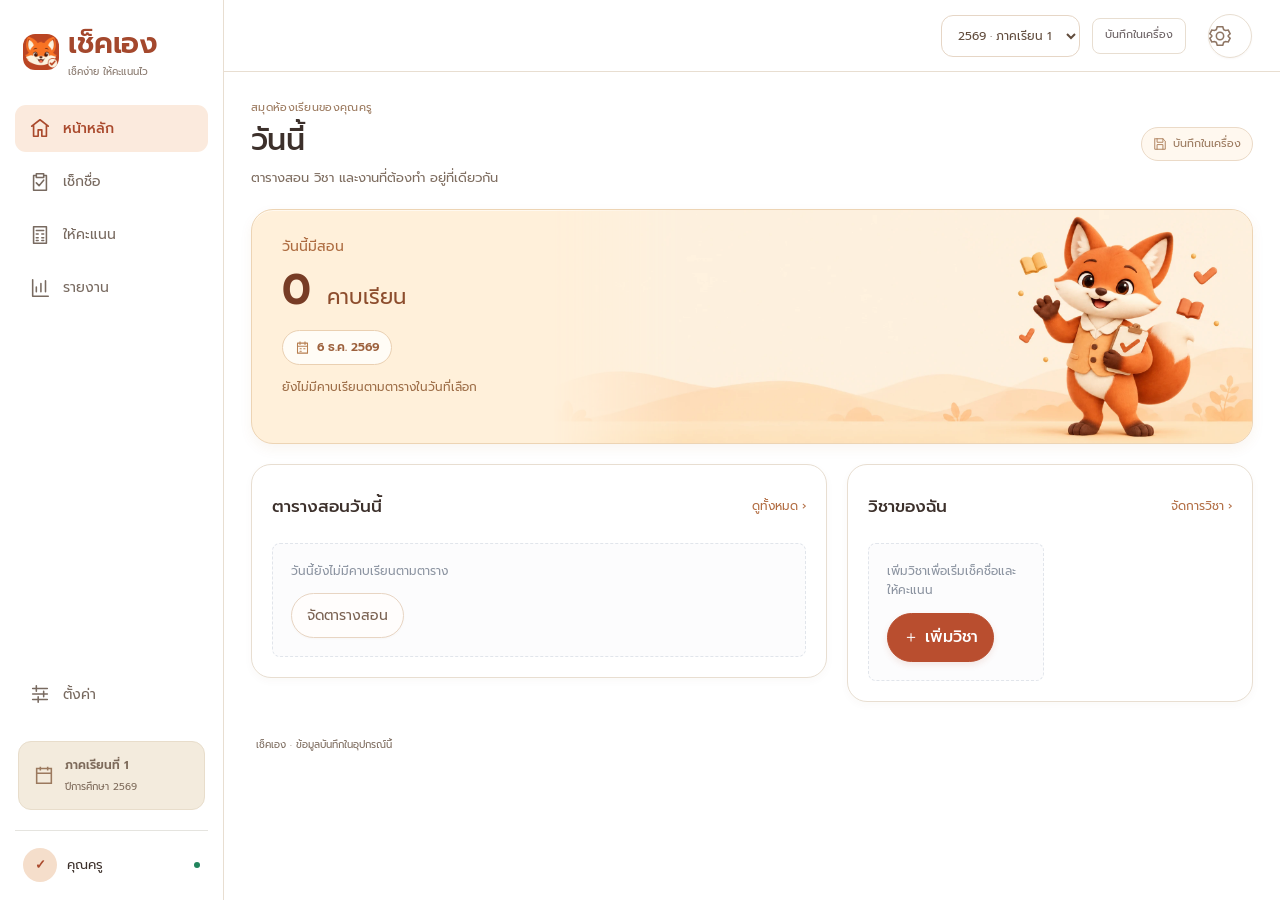
==== index.html @ 4ff169e3 "Add files via upload" ====
<!doctype html>
<html lang="th"><head><meta charset="utf-8"><meta name="viewport" content="width=device-width,initial-scale=1,viewport-fit=cover"><meta name="theme-color" content="#FFFFFF"><meta name="apple-mobile-web-app-capable" content="yes"><meta name="apple-mobile-web-app-status-bar-style" content="default"><title>เช็คเอง · เช็คชื่อและคะแนน</title><link rel="manifest" href="manifest.webmanifest"><link rel="icon" href="favicon-32.png" type="image/png" sizes="32x32"><link rel="apple-touch-icon" href="icon-180.png" sizes="180x180"><link rel="stylesheet" href="ui-tokens.css"><link rel="stylesheet" href="styles.css"><link rel="stylesheet" href="reference-theme.css"><link rel="stylesheet" href="clean-theme.css"><link rel="stylesheet" href="professional-theme.css"><link rel="stylesheet" href="school-theme.css"><link rel="stylesheet" href="harmony-theme.css"><link rel="stylesheet" href="pastel-theme.css"><link rel="stylesheet" href="peach-aqua-theme.css"><link rel="stylesheet" href="vivid-theme.css"><link rel="stylesheet" href="soft-depth.css"><link rel="stylesheet" href="classroom-studio.css"><link rel="stylesheet" href="warm-brand.css"><link rel="stylesheet" href="illustrated-cards.css"><script src="core.js" defer></script><script src="vendor/xlsx.full.min.js" defer></script><script src="student-import.js" defer></script><script src="report-export.js" defer></script><script src="ui-summary.js" defer></script><script src="ui-display.js" defer></script><script src="app.js" defer></script></head>
<body><div class="app-shell"><aside id="sidebar"><a class="brand" href="#home"><img class="brand-logo" src="icon-192.png" alt="โลโก้เช็คเอง" width="48" height="48"><span><span class="app-wordmark">เช็ค<span>เอง</span></span><small>เช็คง่าย ให้คะแนนไว</small></span></a><nav id="nav"></nav><div class="side-note"><b>เช็กง่าย ให้คะแนนไว</b><span>สำหรับทุกวิชา ทุกห้องเรียน</span></div><div class="sidebar-term"><svg class="icon" viewBox="0 0 24 24" fill="none" stroke="currentColor" stroke-width="1.7"><path d="M4 5h16v16H4zM4 10h16M8 3v4M16 3v4"/></svg><span><b id="sidebarTermLabel"></b><small id="sidebarYearLabel"></small></span></div><div class="side-user"><span class="avatar">✓</span><span id="teacherLabel">คุณครู</span><span class="dot"></span></div></aside><button id="menuScrim" aria-label="ปิดเมนู"></button><div class="main-shell"><header class="topbar"><button class="icon-button" id="menuButton" aria-label="เปิดเมนู">☰</button><button class="icon-button" id="backButton" aria-label="กลับหน้าแรก">‹</button><a class="coach-mobile-brand" href="#home"><img src="icon-192.png" alt="" width="32" height="32"><span class="app-wordmark">เช็ค<span>เอง</span></span></a><div class="mobile-heading"><strong id="mobilePageTitle">เช็คเอง</strong><button id="contextToggle" aria-label="เปลี่ยนวิชาหรือห้องเรียน" aria-expanded="false"><small id="mobilePageSubtitle"></small></button></div><div class="topbar-right"><span id="schoolLabel"></span><select id="termSelect" aria-label="ภาคเรียน"></select><button id="syncStatus" class="sync-status">บันทึกในเครื่อง</button></div><a href="#settings" class="icon-button mobile-settings" aria-label="ตั้งค่า"><svg class="icon" viewBox="0 0 24 24" fill="none" stroke="currentColor" stroke-width="2"><path d="M9 2h6l1 3 2 1 3-.5 2 4-2 2v1l2 2-2 4-3-.5-2 1-1 3H9l-1-3-2-1-3 .5-2-4 2-2v-1l-2-2 2-4 3 .5 2-1zM12 8a4 4 0 1 0 0 8 4 4 0 0 0 0-8"/></svg></a><a class="coach-header-avatar" href="#settings" aria-label="ข้อมูลครูและตั้งค่า"><svg class="icon" viewBox="0 0 24 24" fill="none" stroke="currentColor" stroke-width="1.7"><circle cx="12" cy="8" r="4"/><path d="M4 21v-2a8 8 0 0 1 16 0v2"/></svg><span class="header-identity"><b id="headerTeacherName"></b><small id="headerTeacherSchool"></small></span></a></header><main id="content"><div class="loading">กำลังเปิดสมุด…</div></main><footer class="app-footer">เช็คเอง · ข้อมูลบันทึกในอุปกรณ์นี้ <span id="saveStatus"></span></footer></div></div><nav id="mobileNav" class="mobile-nav"></nav><dialog id="dialog"><div class="dialog-head"><h2 id="dialogTitle"></h2><button class="icon-button" id="closeDialog" aria-label="ปิด">×</button></div><div id="dialogBody"></div></dialog><div id="toast" class="toast" role="status" aria-live="polite"></div><script>window.addEventListener('error',()=>{const el=document.getElementById('saveStatus');if(el)el.textContent='เกิดข้อผิดพลาด กรุณาสำรองข้อมูลแล้วเปิดใหม่';});</script></body></html>
---- ui-tokens.css ----
/* Global design tokens. Change these values to theme every app page. */
:root {
  --brand-pink:#f58ab5; --brand-yellow:#ffd357; --brand-green:#62c957;
  --brand-wash:linear-gradient(120deg,#e1f3ff 0%,#f8faff 55%,#ffedf5 100%);
  /* Text and surfaces */
  --blue: #168de2;
  --navy: #173957;
  --ink: #213e58;
  --muted: #647f97;
  --line: #dfedff;
  --wash: #f4f9ff;
  --surface: #fff;
  --surface-soft: #f8fcff;
  --surface-tint: #edf6ff;
  --border-control: #cee3ff;
  --text-on-color: #fff;
  --focus: #75c8ff;
  /* Actions */
  --primary-start: #47b2f5;
  --primary-end: #1685d8;
  --primary-fill: linear-gradient(165deg, var(--primary-start), var(--primary-end));
  --green: #35bd68;
  --success-start: #73cf54;
  --success-end: #24ae67;
  --success-fill: linear-gradient(160deg, var(--success-start), var(--success-end));
  --red: #ef699a;
  --danger-start: #ffa0c2;
  --danger-end: #ed669b;
  --danger-fill: linear-gradient(150deg, var(--danger-start), var(--danger-end));
  --warning-start: #ffdf72;
  --warning-end: #f7b928;
  --warning-fill: linear-gradient(150deg, var(--warning-start), var(--warning-end));
  /* Semantic states used by badges, counters and student profiles */
  --success-soft: #e1fbef;
  --success-text: #008442;
  --danger-soft: #ffedf3;
  --danger-text: #c42149;
  --danger-line: #ffd7e2;
  --warning-soft: #fff4d9;
  --warning-text: #a86200;
  --neutral-soft: #e8f1ff;
  --neutral-text: #21599d;
  --leave-soft: #f0e6ff;
  --leave-text: #8752c8;
  --skip-soft: #ffeedb;
  --skip-text: #a95a16;
  /* Geometry, spacing and type */
  --radius-small: 10px;
  --radius-control: 14px;
  --radius-panel: 18px;
  --radius-card: 22px;
  --radius-hero: 24px;
  --radius-round: 50%;
  --space-1: 4px;
  --space-2: 8px;
  --space-3: 12px;
  --space-4: 16px;
  --space-5: 20px;
  --space-6: 24px;
  --touch-target: 44px;
  --font-family: -apple-system, BlinkMacSystemFont, 'Segoe UI', Tahoma, sans-serif;
  --font-body: 14px;
  --font-small: 12px;
  --font-title: 32px;
  --font-section: 20px;
  --font-weight-action: 700;
  --shadow: 0 5px 20px #4491b410;
  --shadow-action: 0 4px 12px #168de222, inset 0 2px 2px #ffffff33;
  --nav-offset: calc(72px + env(safe-area-inset-bottom, 0px));
}

@media(max-width:850px) {
  :root { --font-title:24px; }
}
---- styles.css ----
/* Reference dashboard: soft surfaces, vivid actions, and compact touch controls. */

*{box-sizing:border-box}
[hidden]{display:none!important}
body{margin:0;font:var(--font-body)/1.55 var(--font-family);color:var(--ink);background:var(--wash)}
button,input,select,textarea{font:inherit}
button,a,select{touch-action:manipulation;-webkit-tap-highlight-color:transparent}
button{cursor:pointer}button:disabled{opacity:.42;cursor:not-allowed}a{color:var(--blue)}
button:focus-visible,a:focus-visible{outline:3px solid #86b4ff;outline-offset:3px}
input,select,textarea{max-width:100%;border:1px solid #cbdcf7;border-radius:var(--radius-small);padding:10px 12px;color:var(--ink);background:#fff;min-height:44px}
input:focus,select:focus,textarea:focus{outline:2px solid #89b7ff;outline-offset:1px}
input[type=checkbox]{width:20px;height:20px;min-height:0;accent-color:var(--blue)}
textarea{width:100%;min-height:125px;resize:vertical}
label{display:block;font-size:13px;font-weight:600}label input,label select,label textarea{display:block;width:100%;margin-top:6px}
label.check{display:flex;align-items:center;gap:10px;font-weight:400}label.check input{width:20px;margin:0}
h1,h2,h3,p{margin-top:0}h1{font-size:27px;line-height:1.25;margin-bottom:6px;letter-spacing:-.5px}h2{font-size:20px;line-height:1.35}h3{font-size:16px;line-height:1.4}small{font-size:12px}.muted{color:var(--muted)}
.icon{width:22px;height:22px;display:inline-block;flex:none;vertical-align:middle}
.app-shell{display:grid;grid-template-columns:224px minmax(0,1fr);min-height:100vh}
#sidebar{background:#fff;padding:26px 15px 18px;position:sticky;top:0;height:100dvh;display:flex;flex-direction:column;border-right:1px solid var(--line);z-index:30;overflow:auto}
.brand{display:flex;align-items:center;gap:10px;text-decoration:none;color:var(--blue);font-size:29px;font-weight:850;line-height:1.1;padding:0 10px 28px}.brand small{display:block;color:var(--muted);font-size:13px;letter-spacing:1px;margin-top:6px}.brand-check{display:grid;place-items:center;background:var(--blue);color:#fff;width:42px;height:42px;border-radius:var(--radius-control);font-size:29px;box-shadow:0 5px 12px #0665ff25}
.nav-item{display:flex;align-items:center;gap:var(--space-3);padding:13px 15px;min-height:48px;color:#536892;text-decoration:none;border-radius:var(--radius-control);font-weight:600;margin:3px 0}.nav-item.active{background:#e7f0ff;color:var(--blue)}.nav-item:hover{background:#f0f5ff}.nav-item.active .icon{stroke-width:2.4}.side-note{margin-top:auto;padding:28px 12px 20px;text-align:center}.side-note b,.side-note span{display:block}.side-note span{color:var(--muted);font-size:11px;margin-top:5px}.side-user{display:flex;align-items:center;gap:10px;border-top:1px solid var(--line);padding:17px 8px 0;font-size:13px}.dot{width:8px;height:8px;border-radius:50%;background:var(--green);margin-left:auto}.main-shell{min-width:0}
.topbar{height:72px;display:flex;align-items:center;gap:var(--space-3);background:#ffffffd9;border-bottom:1px solid var(--line);padding:0 30px}.topbar-right{display:flex;gap:var(--space-3);align-items:center;margin-left:auto}#schoolLabel{font-size:13px;font-weight:600}.topbar select{font-size:13px;background:#f3f7ff;border-color:var(--line);max-width:230px}.sync-status{background:#eaf8f1;color:#007e4a;border:1px solid #c4edda;padding:7px 12px;min-height:36px;border-radius:var(--radius-small);font-size:12px}.sync-status.dirty{background:#fff4df;border-color:#f6deb0;color:#98680b}.sync-status.error{background:#ffebef;border-color:#fac7d2;color:#bc3555}
.icon-button{width:44px;height:44px;display:inline-grid;place-items:center;border:0;background:transparent;border-radius:var(--radius-small);color:var(--ink);font-size:26px;text-decoration:none;flex:none}.icon-button:hover{background:#eaf2ff}.mobile-heading,.mobile-settings,#backButton,#menuButton,#menuScrim{display:none}
main{max-width:1360px;margin:auto;padding:28px 32px 35px}.app-footer{padding:0 32px 20px;font-size:11px;color:var(--muted)}#saveStatus{margin-left:8px}.heading{display:flex;align-items:center;justify-content:space-between;gap:var(--space-4);margin-bottom:20px;flex-wrap:wrap}.heading p{font-size:13px;color:var(--muted);margin-bottom:0}.heading h2{margin-bottom:0}
.button{display:inline-flex;align-items:center;justify-content:center;gap:7px;min-height:44px;border:1px solid #d8e5f9;border-radius:var(--radius-small);padding:10px 15px;background:#edf3ff;color:#25569b;font-size:13px;font-weight:650;text-decoration:none;white-space:nowrap}.button:hover{filter:brightness(.97)}.button.primary{background:var(--blue);color:#fff;border-color:var(--blue);box-shadow:0 4px 10px #0665ff1c}.button.green{background:var(--green);color:#fff;border-color:var(--green)}.button.red{background:#ffedf1;color:#cf3459;border-color:#ffd8e3}.button.small{min-height:40px;font-size:12px;padding:8px 12px}.button.link{background:none;border:0;color:var(--blue);padding:0;min-height:36px}.button .icon{width:20px;height:20px}.actions{display:flex;align-items:center;flex-wrap:wrap;gap:var(--space-2)}
.card,.board,.list-item,.weekday{background:#fff;border:1px solid var(--line);border-radius:var(--radius-control);box-shadow:var(--shadow)}.card{padding:var(--space-5)}.board{overflow:hidden}.card-title{display:flex;align-items:center;gap:9px;font-size:16px;font-weight:750;margin-bottom:16px}.card-title .icon{color:var(--blue)}.board-head{display:flex;justify-content:space-between;align-items:center;padding:var(--space-5);gap:var(--space-3);flex-wrap:wrap}.room-title{display:flex;align-items:center;gap:var(--space-3)}.room-title h2{margin:0;font-size:22px}.room-title small{color:var(--muted)}.room-title>.icon{width:43px;height:43px;background:var(--blue);color:#fff;border-radius:var(--radius-control);padding:9px}
.course-strip{display:flex;gap:var(--space-3);margin-bottom:18px;min-width:0}.subject-banner{display:flex;align-items:center;gap:11px;min-width:220px;padding:13px 16px;border-radius:var(--radius-control);background:#fff0e2;border:1px solid #ffe1bd}.subject-banner .sport{display:grid;place-items:center;width:44px;height:44px;background:#ff9700;color:#fff;border-radius:var(--radius-control)}.subject-banner select{background:transparent;border:0;padding:0;min-height:30px;font-size:17px;font-weight:750;width:150px}.subject-banner small{display:block;color:#946a42;font-size:10px}.rooms-strip{display:flex;align-items:stretch;gap:9px;flex:1;overflow:auto;padding:3px;min-width:0}.room-chip{flex:none;min-width:92px;min-height:65px;padding:10px 15px;background:#e8f2ff;border:1px solid #c8dfff;color:#245a9c;border-radius:var(--radius-control);text-align:left}.room-chip strong{font-size:15px}.room-chip small{display:block;font-size:10px;margin-top:2px}.room-chip.active{background:var(--blue);color:#fff;border-color:var(--blue);box-shadow:0 0 0 2px #c8ddff}.room-add{min-width:44px;border:1px dashed #a9c7ed;background:#fff;border-radius:var(--radius-control);color:var(--blue);font-size:24px}
/* Home */
body[data-page=home]{background:#eaf8ff}body[data-page=home] .main-shell{background:linear-gradient(180deg,#d8f2ff,#eaf8ff 950px)}body[data-page=home] .topbar{background:#e1f3ff;border:0}
.dashboard-banner{position:relative;display:flex;align-items:center;min-height:255px;border-radius:var(--radius-card);overflow:hidden;background:var(--brand-wash);margin-bottom:20px;padding:32px 34px;isolation:isolate}.dashboard-banner:before{content:'';position:absolute;inset:0;background:linear-gradient(90deg,#def5ffe6,transparent 70%);z-index:-1}.hero-copy{width:65%}.dashboard-banner h1{font-size:62px;font-weight:850;color:#145a80;margin:0;line-height:1.2;letter-spacing:-2px;text-shadow:0 3px #fff}.dashboard-banner h1 i{font-style:normal;display:inline-grid;place-items:center;vertical-align:middle;margin-left:7px;font-size:27px;width:43px;height:43px;border-radius:50%;background:#48c68c;color:#fff;box-shadow:0 0 0 2px #fff6}.dashboard-banner p{font-size:16px;color:#397da0;margin:13px 0 0}.hero-links{position:absolute;top:15px;right:16px;display:flex;gap:13px}.hero-links a{width:36px;height:36px;display:grid;place-items:center;color:#1e5676;text-decoration:none;font-size:23px;font-weight:700;border:1.5px solid #477998;border-radius:50%;background:#e0f5ffbc}.hero-links .icon{width:23px;height:23px}
.dashboard-section-title{display:flex;align-items:center;justify-content:space-between;gap:var(--space-3);margin-bottom:16px}.dashboard-section-title h2{font-size:24px;margin:0;color:#1b344f}.story-date{display:flex;align-items:center;gap:18px;padding:22px 24px;background:#fcfeff;border-radius:var(--radius-card);margin-bottom:30px;border:0}.date-calendar{color:#2688ff;display:grid;place-items:center;width:42px;flex:none}.date-calendar .icon{width:36px;height:36px;stroke-width:2}.story-date>div{flex:1;min-width:0}.story-date b{font-size:19px;color:#1d344f}.story-date p{font-size:16px;color:#6785a5;margin:3px 0 0}.home-date-picker{position:relative;display:grid;place-items:center;width:44px;min-height:44px;color:#1b5b83;cursor:pointer;flex:none}.home-date-picker input{position:absolute;inset:0;width:100%;height:100%;opacity:0;cursor:pointer;margin:0}.chevron{font-size:32px;line-height:1}
.subjects-section{margin-bottom:27px}.subject-grid{display:grid;grid-template-columns:1fr 1fr;gap:14px}.subject-card{display:flex;align-items:center;gap:17px;text-align:left;min-width:0;width:100%;min-height:119px;padding:21px;border-radius:var(--radius-card);border:1px solid #cbefdc;background:linear-gradient(115deg,#dff8ec,#effbf5);color:#1d3652}.subject-card.subject-1{background:linear-gradient(115deg,#ffe3eb,#fff1f5);border-color:#ffdae4}.subject-symbol{display:grid;place-items:center;width:64px;height:64px;border-radius:var(--radius-panel);background:linear-gradient(145deg,#95e3c5,#54cca4);flex:none}.subject-symbol svg{width:52px;height:52px}.subject-1 .subject-symbol{background:linear-gradient(145deg,#ffcad5,#ffadbE)}.subject-copy{min-width:0;flex:1}.subject-copy b{display:block;font-size:23px;line-height:1.4}.subject-copy>small{display:block;font-size:16px;color:#6486a4;margin-top:7px}.subject-card .chevron{color:#23a981;font-size:35px}.subject-1 .chevron{color:#f35e7c}
.today-todo{margin-bottom:20px}.today-todo .dashboard-section-title>a{font-size:14px;text-decoration:none;white-space:nowrap}.today-list{border-radius:var(--radius-card);background:#fcfeff;padding:13px 17px}.today-list>button{display:flex;align-items:center;gap:9px;width:100%;border:0;border-bottom:1px solid #e0ebf4;background:transparent;color:var(--ink);padding:12px 2px;text-align:left;min-height:52px;font-size:13px}.today-list>button:last-child{border:0}.period-index{display:grid;place-items:center;background:#e0edfb;color:#2e6596;width:29px;height:29px;border-radius:50%;font-weight:700;font-size:16px;flex:none}.period-index.done{background:#368bff;color:#fff}.todo-period{color:#6480a3;white-space:nowrap;font-size:12px}.todo-subject{display:grid;place-items:center;width:28px;height:28px;background:#6bd9b6;color:#fff;border-radius:var(--radius-small);flex:none}.todo-subject .icon{width:20px;height:20px}.todo-subject.pe{background:#ffa8bc}.todo-course{flex:1;min-width:0;font-weight:650}.todo-course small{display:inline;font-size:11px;color:#6480a3;margin-left:5px}.today-list .badge{color:#2889e9;background:#e9f4ff;flex:none}.home-empty{padding:15px 0;color:#6785a5}.home-empty p{margin-bottom:12px;font-size:15px}
/* Course screens */
.course-tabs{display:flex;gap:5px;padding:5px;background:#eaf1fc;border:1px solid var(--line);border-radius:var(--radius-control);margin-bottom:18px}.course-tabs a{flex:1;min-height:44px;display:grid;place-items:center;text-decoration:none;border-radius:var(--radius-small);color:#57729e;font-weight:700}.course-tabs a.active{background:var(--blue);color:#fff}.attendance-board,.score-board{max-width:1080px;margin-inline:auto}.session-control{display:flex;align-items:center;gap:14px;padding:14px 17px;margin:0 17px;background:#fbfdff;border:1px solid var(--line);border-radius:var(--radius-control)}.session-symbol{color:var(--blue);background:#e9f2ff;width:40px;height:40px;display:grid;place-items:center;border-radius:var(--radius-small)}.session-symbol .icon{width:28px;height:28px}.session-control>div{flex:1;min-width:0}.session-control b{font-size:15px}.date-control{display:flex;align-items:center;gap:7px;flex-wrap:wrap}.date-control input,.date-control select{font-size:12px;min-height:36px;padding:5px 8px;border:0;background:#eaf2ff;color:#3d619a;border-radius:6px}.session-control .date-control{margin-top:4px}.attendance-counts{display:grid;grid-template-columns:repeat(6,minmax(0,1fr));gap:9px;padding:15px 17px 8px}.attendance-board .attendance-counts{grid-template-columns:repeat(4,minmax(0,1fr))}.status-count{display:grid;gap:3px;text-align:center;padding:11px 5px;background:var(--status-bg,#edf2ff);color:var(--status-color,#344e8e);border-radius:var(--radius-control)}.status-count span{font-size:12px}.status-count b{font-size:27px;line-height:1.2}.status-count small{font-size:10px}.present{--status-bg:#dcfaee;--status-color:#009d60}.absent{--status-bg:#ffebf1;--status-color:#ed335d}.late{--status-bg:#fff4dc;--status-color:#d08700}.leave{--status-bg:#f0e6ff;--status-color:#8752c8}.skip{--status-bg:#ffeedb;--status-color:#cc7220}.pending,.total{--status-bg:#edf2ff;--status-color:#243761}.attendance-extras{padding:0 17px 10px;color:var(--muted);font-size:11px}.attendance-tools{display:flex;gap:var(--space-2);padding:0 17px 12px}.search-field{display:flex;align-items:center;gap:var(--space-2);background:#edf4ff;border:1px solid #dfeafa;border-radius:var(--radius-small);padding:0 11px;flex:1;min-width:0}.search-field .icon{color:#5074ab;width:21px;height:21px}.search-field input{border:0;background:transparent;padding:9px 0;min-width:0;flex:1;width:100%;outline-offset:3px;font-size:14px;min-height:44px}.search-field input::placeholder{color:#6580b0}.quick-tool{width:44px;min-height:44px;padding:9px}.quick-tool .icon{color:#233b6c}.attendance-roster-head,.attendance-row{display:grid;grid-template-columns:26px minmax(0,1fr) auto;align-items:center;gap:10px;padding:9px 17px}.attendance-roster-head{background:#eaf1fc;font-size:12px;color:#2f497b;min-height:38px}.attendance-roster-head>div{display:grid;grid-template-columns:repeat(3,48px) 34px;gap:7px;text-align:center}.attendance-row{min-height:59px;border-bottom:1px solid #edf2fa;background:#fff}.attendance-row:nth-child(odd){background:#f8fbff}.attendance-row:last-child{border:0}.student-number{font-size:12px;color:#51688e}.person{display:flex;align-items:center;gap:var(--space-2);min-width:0}.person-link{border:0;background:transparent;color:inherit;text-align:left;padding:0;cursor:pointer;min-width:0;font:inherit}.person-link:hover b{color:var(--blue)}.person>span:not(.avatar){min-width:0}.person b{display:block;font-size:14px;line-height:1.35;white-space:normal;overflow-wrap:anywhere;color:#20355d}.person small{display:block;color:#7187ac;font-size:10px}.avatar{width:34px;height:34px;display:inline-grid;place-items:center;border-radius:50%;background:#e2edff;color:#3b6ab0;flex:none;font-weight:750}.student-avatar{overflow:hidden;position:relative}.student-avatar img{width:100%;height:100%;object-fit:contain;display:block}.status-buttons{display:flex;align-items:center;gap:7px}.status-key{width:48px;height:44px;min-height:44px;padding:0;border:0;display:grid;place-items:center;border-radius:var(--radius-small);flex:none;position:relative;color:#fff;background:var(--status-color)}.status-key.present{background:linear-gradient(145deg,#05cb84,#00b26b)}.status-key.absent{background:linear-gradient(145deg,#ff7c95,#ff5174)}.status-key.late{background:linear-gradient(145deg,#ffd343,#ffba00)}.status-key span{font-size:25px;line-height:1;font-weight:500}.status-key small{display:none}.status-key.selected{box-shadow:inset 0 0 0 3px #fff,0 0 0 2px #193c78}.status-key:active{transform:scale(.96)}.attendance-more{width:34px;min-height:44px;padding:0;border:0;background:#eef4fd;font-size:20px;color:#446393}.attendance-more.leave,.attendance-more.skip{font-size:12px;background:var(--status-bg);color:var(--status-color)}.attendance-save{display:flex;align-items:center;justify-content:space-between;flex-wrap:wrap;gap:var(--space-3);padding:15px 17px;border-top:1px solid var(--line);background:#fbfdff}.attendance-save>span{font-size:11px;color:var(--muted)}.attendance-save>div{display:flex;gap:var(--space-2)}.attendance-save .button{min-height:50px}.attendance-save .button.green{min-width:210px}.quick-status-grid{display:grid;grid-template-columns:1fr 1fr;gap:var(--space-3)}.quick-status{display:grid;gap:7px;border:0;border-radius:var(--radius-control);padding:var(--space-5);background:var(--status-bg);color:var(--status-color);font-size:17px}.quick-status span{font-size:35px}#attendanceNoMatch{text-align:center;padding:var(--space-5)}
.score-select-label{display:flex;align-items:center;gap:var(--space-3);padding:17px;border-bottom:1px solid var(--line);font-size:12px;color:#617ba4}.score-task-symbol{width:45px;height:45px;display:grid;place-items:center;border-radius:var(--radius-small);background:linear-gradient(140deg,#bb6aff,#923eff);color:white;flex:none}.score-task-symbol .icon{width:27px;height:27px}.score-choice{display:block;min-width:0;flex:1}.score-choice select{display:block;width:100%;border:0;padding:1px 20px 1px 0;margin:2px 0 0;min-height:30px;background:transparent;color:#273963;font-size:15px;font-weight:700}.score-mode-tabs{display:flex;gap:var(--space-1);padding:12px 17px;background:#fff}.score-mode{flex:1;border:0;border-radius:var(--radius-small);padding:10px 6px;background:#edf3ff;color:#294878;font-weight:700;min-height:44px;font-size:13px}.score-mode.active{background:var(--blue);color:#fff}.score-search{padding:0 17px 12px}.score-save-bar{padding:15px 17px;background:#fbfdff;display:flex;justify-content:flex-end;border-top:1px solid var(--line)}.score-save-bar .button{min-height:50px;min-width:225px}.weights{display:flex;flex-wrap:wrap;gap:7px;margin-bottom:15px}.weights span{background:#e8f0ff;color:#52719d;padding:7px 10px;border-radius:var(--radius-small);font-size:11px}.table-scroll{overflow:auto;-webkit-overflow-scrolling:touch}table{width:100%;border-collapse:collapse;font-size:13px}th{padding:13px 12px;text-align:left;white-space:nowrap;background:#eaf1fc;font-size:12px;color:#2b4978;border-bottom:1px solid var(--line)}td{padding:10px 12px;white-space:nowrap;border-bottom:1px solid #eaf0fa}tbody tr:nth-child(even){background:#f8fbff}tr:last-child td{border-bottom:0}.score-input{width:80px;min-height:44px;text-align:center;font-size:16px;border-radius:var(--radius-small);background:#fff;padding:7px 8px}.score-input:placeholder-shown{border-color:#ffcedb;background:#fff4f7;color:#d54a6b}.score-table th small{display:block;font-size:10px;color:#6d83a8}.score-table .person{min-width:150px}.score-more{border:0;background:transparent;color:#20355d;font-size:22px;min-height:44px;width:30px;padding:0}.score-more-column{width:36px;padding-inline:4px}.score-table .total,.dashboard-table .total{background:#dcfaee;color:#00985a;border-radius:var(--radius-small);padding:4px 8px;font-weight:750}.score-stats{display:grid;grid-template-columns:repeat(2,minmax(0,1fr));gap:var(--space-3);padding:17px}.score-stat{display:grid;gap:5px;border:1px solid var(--line);padding:17px;border-radius:var(--radius-control);background:#f5f8ff}.score-stat b{color:var(--blue)}.score-stat small{color:var(--muted)}
.term-score-table{min-width:980px}.term-score-table .person{min-width:190px}.term-score-table th:first-child{min-width:220px}.report-tabs{display:flex;gap:var(--space-2);margin-bottom:10px}.report-tabs .button{flex:1;min-height:46px}.report-export-hint{font-size:12px;color:var(--muted);margin:0 0 16px}body[data-page=reports] .heading .actions .button{min-height:46px}body[data-page=reports] .table-scroll{padding-bottom:4px}body[data-page=reports] table .total{background:#dcfaee;color:#00985a;padding:4px 8px;border-radius:var(--radius-small)}
/* Student profile */
dialog{border:1px solid var(--line);border-radius:var(--radius-panel);background:#fff;box-shadow:0 25px 100px #10265040;padding:0;width:calc(100% - 28px);max-width:590px;max-height:90dvh;color:var(--ink)}dialog::backdrop{background:#10264b65;backdrop-filter:blur(3px)}.dialog-head{display:flex;align-items:center;justify-content:space-between;gap:10px;padding:15px 20px;border-bottom:1px solid var(--line)}.dialog-head h2{font-size:18px;margin:0}#dialogBody{padding:var(--space-5);overflow:auto;max-height:calc(90dvh - 75px)}.student-profile-head{display:flex;align-items:center;gap:13px;padding:5px 0 17px}.profile-avatar{width:72px;height:72px}.student-profile-head>div{flex:1;min-width:0}.student-profile-head h2{font-size:19px;margin:0 0 4px;overflow-wrap:anywhere}.student-profile-head p{font-size:12px;color:#5f7cad;margin:0}.student-profile-head>.badge{align-self:flex-start;margin-top:8px}.student-profile-tabs{display:flex;gap:5px;margin-bottom:20px;overflow:auto}.student-profile-tabs button{flex:1;white-space:nowrap;min-height:42px;padding:8px 7px;background:#edf3ff;color:#273b68;border:1px solid #e3ecfb;border-radius:var(--radius-small);font-size:12px;font-weight:650}.student-profile-tabs button.active{background:var(--blue);color:#fff;border-color:var(--blue)}.profile-section{margin-bottom:19px}.profile-section-heading{display:flex;justify-content:space-between;align-items:center;gap:10px;margin-bottom:8px}.profile-section-heading h3{margin:0}.profile-section-heading .button{font-size:12px;min-height:34px;padding:5px 9px;color:var(--blue)}.profile-section dl{display:grid;grid-template-columns:110px minmax(0,1fr);margin:0}.profile-section dt,.profile-section dd{padding:9px 4px;border-bottom:1px solid var(--line);font-size:13px}.profile-section dt{color:#5a79ac}.profile-section dd{margin:0;overflow-wrap:anywhere}.profile-summary-cards{display:grid;grid-template-columns:repeat(3,minmax(0,1fr));gap:9px;margin-bottom:5px}.profile-summary-cards>div{display:grid;place-items:center;background:var(--status-bg);color:var(--status-color);padding:12px 5px;border-radius:var(--radius-control)}.profile-status-icon{display:grid;place-items:center;width:29px;height:29px;background:var(--status-color);color:#fff;border:3px solid #ffffff90;border-radius:50%;font-size:19px;font-weight:700;margin-bottom:5px}.profile-summary-cards span:not(.profile-status-icon){font-size:12px}.profile-summary-cards b{font-size:25px;line-height:1.35}.profile-summary-cards small{font-size:11px}.profile-footnote{font-size:11px;color:var(--muted);margin:5px 0 20px}.profile-score-summary{display:flex;align-items:center;gap:18px;margin:10px 0 22px}.profile-score-ring{width:130px;height:130px;border-radius:50%;display:grid;place-items:center;background:conic-gradient(var(--blue) var(--score-deg),#d8e7ff 0);flex:none}.profile-score-ring>div{width:111px;height:111px;display:grid;place-content:center;text-align:center;background:#fbfdff;border-radius:50%}.profile-score-ring b{font-size:30px;line-height:1.2}.profile-score-ring small{color:#6079a6;font-size:10px}.profile-score-breakdown{flex:1;min-width:0;background:#edf3ff;padding:8px 12px;border-radius:var(--radius-control);font-size:12px}.profile-score-breakdown>div{display:flex;justify-content:space-between;gap:10px;padding:7px 0;border-bottom:1px solid #dae5f8}.profile-score-breakdown>div:last-child{border:0}.profile-score-breakdown span{color:#5d79a7}.profile-task-list{margin-bottom:18px}.profile-task-list>div{display:flex;align-items:center;gap:10px;padding:9px 3px;font-size:12px}.profile-task-icon{display:grid;place-items:center;background:#a052ff;color:#fff;border-radius:var(--radius-small);width:35px;height:35px;flex:none}.profile-task-icon.task-color-1{background:var(--blue)}.profile-task-icon.task-color-2{background:#ffae00}.profile-task-icon .icon{width:22px;height:22px}.profile-task-copy{flex:1;min-width:0}.profile-task-copy b{display:block;font-weight:600;color:#2a3f6a}.profile-task-copy small{color:#597ab0;font-size:11px}.task-score{color:#009d5e;background:#dcfaee;padding:5px 8px;border-radius:var(--radius-small);white-space:nowrap;font-size:13px}.task-score.missing{background:#fff1d8;color:#be7b00;font-size:11px}.profile-total{display:flex;justify-content:space-between;align-items:center;padding:16px 0}.profile-total>b{font-size:32px;color:var(--blue)}.profile-total small{font-size:14px;color:var(--muted)}.profile-history>div{display:flex;justify-content:space-between;align-items:center;gap:var(--space-2);border-bottom:1px solid var(--line);padding:11px 3px;font-size:12px}
/* Other views, forms, imports, and reports */
.badge{display:inline-flex;align-items:center;gap:var(--space-1);border-radius:var(--radius-small);padding:5px 9px;font-size:11px;background:#e9f0fb;color:#52729e;white-space:nowrap}.badge.present,.badge.leave{background:#dcfaee;color:#009d5e}.badge.late,.badge.warning{background:#fff2d6;color:#be8100}.badge.absent,.badge.skip{background:#ffebf1;color:#d3385c}.notice{font-size:12px;background:#edf4ff;color:#466895;border:1px solid #d5e5fc;border-radius:var(--radius-control);padding:13px 15px;margin:15px 0}.notice.warning{background:#fff6e4;color:#987115;border-color:#f5e0b6}.notice.error{background:#fff0f3;color:#bd3f5a;border-color:#f6cbd5}.empty{text-align:center;padding:45px 22px;border:1px dashed #bdd2ec;border-radius:var(--radius-control);background:#fff}.empty h2{margin-bottom:8px}.empty p{font-size:13px;color:var(--muted)}.empty .big{color:var(--blue);margin-bottom:12px}.empty .big .icon{width:38px;height:38px}.empty .actions{justify-content:center}.list{display:grid;gap:var(--space-3)}.list-item{display:flex;align-items:center;justify-content:space-between;gap:13px;padding:17px}.list-item small{display:block;margin-top:3px;color:var(--muted);font-size:12px}.list-item>div{min-width:0;overflow-wrap:anywhere}.card-symbol{width:45px;height:45px;background:#e4eeff;color:var(--blue);display:grid;place-items:center;border-radius:var(--radius-control);flex:none}.task-symbol{background:#fff0da;color:#e89000}.task-list-item>div:nth-child(2){flex:1}.room-card-title{display:flex;align-items:center;gap:var(--space-3)}.room-grid{display:grid;grid-template-columns:repeat(auto-fill,minmax(260px,1fr));gap:15px}.room-card{border-top:4px solid var(--blue)}.room-card h3{font-size:21px;margin:0}.room-card p{font-size:12px;color:var(--muted);margin:9px 0 17px}.week-grid{display:grid;grid-template-columns:repeat(7,minmax(150px,1fr));gap:11px;overflow:auto}.weekday{padding:14px;min-height:210px}.weekday h3{font-size:13px;padding-bottom:10px;border-bottom:1px solid var(--line)}.weekday h3 .icon{width:17px;height:17px;color:var(--blue)}.week-item{background:#edf3ff;border-left:3px solid #a04eff;border-radius:0 9px 9px 0;padding:10px;margin-bottom:10px;font-size:12px}.week-item.pe{background:#fff5e7;border-color:#ff9b00}.week-item small{display:block;color:var(--muted)}.week-item .actions{margin-top:8px}.grid-2{display:grid;grid-template-columns:1fr 1fr;gap:17px}.settings-stack{display:grid;gap:17px}.setting-card h3{display:flex;align-items:center;gap:9px}.setting-card h3 .icon{color:var(--blue);background:#eaf2ff;width:31px;height:31px;padding:5px;border-radius:var(--radius-small)}.backup-buttons{display:flex;gap:var(--space-2);flex-wrap:wrap;margin:14px 0}.form-grid{display:grid;grid-template-columns:1fr 1fr;gap:15px}.form-grid>*{min-width:0}.form-grid .full{grid-column:1/-1}.form-actions{display:flex;justify-content:flex-end;gap:var(--space-2);padding-top:18px;border-top:1px solid var(--line);margin-top:20px}.form-error{color:#cf3c5f;font-size:12px;margin-top:12px}.check-list{display:grid;gap:11px}.check-list label{padding:var(--space-3);background:#f2f6ff;border-radius:var(--radius-small)}.audit{max-height:250px;overflow:auto;font-size:11px}.audit div{padding:8px 0;border-bottom:1px solid var(--line)}.archived{opacity:.6}.import-preview{max-height:340px;overflow:auto;margin:16px 0}.import-preview table{min-width:540px}.import-preview th{position:sticky;top:0}.import-errors{padding:var(--space-3);background:#fff0f3;color:#be3859;border-radius:var(--radius-small);font-size:12px}.import-errors ul{margin:5px 0}.import-summary{display:flex;gap:var(--space-2);flex-wrap:wrap;margin:12px 0}.import-summary span{background:#eaf2ff;border-radius:7px;padding:5px 9px;font-size:12px}.report-month{display:flex;justify-content:space-between;align-items:center;gap:10px;padding:17px;border-bottom:1px solid var(--line)}.report-month input{width:auto;margin:0}.report-summary>h3,.report-chart-head{margin:17px}.report-chart-head{display:flex;justify-content:space-between;align-items:center;gap:10px}.report-chart-head h3{margin:0}.report-chart-head small{color:var(--muted)}.attendance-chart{display:flex;align-items:flex-end;justify-content:space-around;gap:var(--space-2);min-height:160px;padding:10px 17px;margin:0 17px}.day-column{max-width:35px;flex:1;display:flex;flex-direction:column;text-align:center}.day-column>span,.day-column small{font-size:10px;color:var(--muted)}.day-stack{display:flex;flex-direction:column;border-radius:5px 5px 0 0;overflow:hidden}.day-stack .good{background:var(--green)}.day-stack .bad{background:var(--red)}.chart-key{display:flex;gap:17px;padding:10px 17px;font-size:11px}.chart-key span:first-child{color:#009d5e}.chart-key span:last-child{color:#d4385c}.report-student{display:grid;grid-template-columns:22px minmax(0,1fr) auto;gap:10px;align-items:center;padding:13px 17px;border-top:1px solid var(--line)}.attendance-result{display:grid;text-align:right;background:#dcfaee;color:#009d5e;padding:7px 10px;border-radius:var(--radius-small)}.attendance-result.low{background:#ffebf1;color:#d4385c}.attendance-result small{font-size:11px}.term-report{margin-top:20px}.term-report>summary{padding:var(--space-4);background:#e8f1ff;color:var(--blue);border-radius:var(--radius-control);font-weight:700;cursor:pointer}.term-report[open]>summary{margin-bottom:18px}.loading{text-align:center;padding:50px}.offline-strip{font-size:12px;color:#966c13;margin-bottom:10px}.sr-only{position:absolute;left:-10000px}.toast{position:fixed;left:50%;bottom:26px;transform:translate(-50%,10px);background:#173457;color:#fff;border-radius:var(--radius-control);padding:13px 18px;font-size:13px;max-width:90vw;z-index:100;opacity:0;pointer-events:none;transition:.2s;box-shadow:0 6px 22px #102b4730}.toast.show{opacity:1;transform:translate(-50%,0)}.mobile-nav{display:none}
@media(min-width:851px){#menuButton{display:none}.dashboard-banner{background-position:top right}.today-summary,.today-todo{padding:20px 23px}.profile-dialog{max-width:650px}.profile-dialog #dialogBody{padding:22px 26px}}
@media(max-width:1150px) and (min-width:851px){.app-shell{grid-template-columns:195px minmax(0,1fr)}main{padding:23px}.topbar{padding:0 23px}.nav-item{font-size:13px;padding-inline:11px}.brand{font-size:26px}.subject-grid{grid-template-columns:1fr}.today-metrics>div{gap:9px}}
@media(max-width:850px){
 .app-shell{display:block}#sidebar{position:fixed;left:-260px;width:245px;transition:left .2s;box-shadow:8px 0 40px #17335922}body.menu-open #sidebar{left:0}body.menu-open #menuScrim{display:block;position:fixed;inset:0;width:100%;height:100%;background:#18315655;border:0;z-index:25}#menuButton{display:inline-grid}#backButton{display:inline-grid}body[data-page=home] #backButton{display:none}body:not([data-page=home]) #menuButton{display:none}
 .topbar{height:60px;padding:6px 10px;background:#f5faff;border:0;gap:5px}.topbar-right{display:none}.mobile-heading{display:grid;justify-items:center;align-content:center;flex:1;min-width:0}.mobile-heading strong{font-size:19px;line-height:1.15}.mobile-heading small{font-size:12px;line-height:1.4;font-weight:650}.mobile-heading #contextToggle{border:0;background:transparent;color:var(--ink);padding:0 5px;min-height:24px}.mobile-heading #contextToggle:after{content:'⌄';font-size:11px;margin-left:4px}.mobile-heading #contextToggle:has(small:empty){display:none}.mobile-settings{display:inline-grid;font-size:22px}body[data-page=settings] .topbar{height:auto;min-height:60px;flex-wrap:wrap;padding-bottom:12px}body[data-page=settings] .topbar-right{display:flex;order:4;width:100%;justify-content:center;margin:0}body[data-page=settings] #schoolLabel{display:none}body[data-page=home] .mobile-heading{visibility:hidden}
 main{padding:8px 12px 20px;max-width:680px}.app-footer{padding:0 12px calc(84px + env(safe-area-inset-bottom,0px));font-size:10px}.heading{gap:10px;margin-bottom:16px}.heading h1{font-size:23px}.heading p{font-size:12px}.heading .actions .button{min-height:44px;font-size:12px;padding-inline:10px}.heading .actions{width:100%}.card{padding:17px}.board{border-radius:var(--radius-control)}.button{min-height:44px}input,select,textarea{font-size:16px}.form-grid{grid-template-columns:1fr}.form-grid .full{grid-column:auto}.grid-2{grid-template-columns:1fr}
 .course-strip{display:none;background:#fff;padding:10px;border-radius:var(--radius-control);border:1px solid var(--line);margin-bottom:12px}body.context-open .course-strip{display:flex;flex-direction:column}.subject-banner{padding:6px 9px;min-height:52px}.subject-banner small{display:none}.subject-banner select{font-size:16px;width:100%}.subject-banner>div{flex:1}.subject-banner .sport{width:34px;height:34px}.room-chip{min-height:55px}.course-tabs{display:none}
 body[data-page=home] .topbar{height:72px}body[data-page=home] main{padding:0 20px 28px}.dashboard-banner{margin:0 -20px 0;padding:24px 19px;min-height:218px;border-radius:0;background-position:center right}.dashboard-banner:before{background:linear-gradient(90deg,#def5fff5,transparent 74%)}.hero-copy{width:64%}.dashboard-banner h1{font-size:43px;letter-spacing:-1.5px}.dashboard-banner h1 i{width:29px;height:29px;font-size:20px;margin-left:4px}.dashboard-banner p{font-size:12px;max-width:180px;line-height:1.7;margin-top:10px}.hero-links{top:14px;right:19px;gap:var(--space-3)}.hero-links a{width:44px;height:44px;font-size:23px}.hero-links .icon{width:20px;height:20px}.story-date{padding:19px 17px;border-radius:var(--radius-card);gap:var(--space-3);margin-bottom:29px;min-height:82px}.story-date b{font-size:16px}.story-date p{font-size:14px}.date-calendar{width:30px}.date-calendar .icon{width:28px;height:28px}.home-date-picker{width:44px;min-height:44px}.story-date .chevron{font-size:30px}.dashboard-section-title{margin-bottom:14px;gap:var(--space-2)}.dashboard-section-title h2{font-size:21px;line-height:1.35}.subjects-section>.dashboard-section-title .button{min-height:46px;padding:10px 15px;font-size:14px;background:#3489ff;border-color:#3489ff;border-radius:var(--radius-control)}.subject-grid{grid-template-columns:1fr;gap:13px}.subject-card{min-height:102px;padding:18px 16px;gap:var(--space-4);border-radius:var(--radius-card)}.subject-symbol{width:60px;height:60px;border-radius:var(--radius-control)}.subject-symbol svg{width:50px;height:50px}.subject-copy b{font-size:20px}.subject-copy>small{font-size:14px;margin-top:8px}.subject-card .chevron{font-size:35px}.subjects-section{margin-bottom:25px}.today-todo .dashboard-section-title h2{font-size:21px}.today-todo .dashboard-section-title>a{font-size:12px}.today-list{padding:15px 17px;border-radius:var(--radius-card)}.today-list>button{gap:6px;font-size:12px}.todo-period{font-size:10px}.todo-subject{width:23px;height:23px}.todo-subject .icon{width:17px;height:17px}.todo-course small{font-size:10px}.today-list .badge{padding:4px 5px;font-size:10px}
 .attendance-board,.score-board{border:0;box-shadow:none;background:transparent;overflow:visible}.attendance-board .board-head{display:none}.session-control{margin:0;padding:11px 12px;gap:10px;background:#fff;border-radius:var(--radius-control)}.session-symbol{width:36px;height:36px}.session-control b{font-size:14px}.session-control .date-control{margin-top:0;gap:var(--space-1)}.date-control input,.date-control select{background:transparent;min-height:28px;padding:0;font-size:11px}.date-control input{width:126px}.date-control select{width:72px}.session-control .chevron{font-size:25px}.attendance-counts{gap:var(--space-2);padding:12px 0 7px}.status-count{padding:10px 3px;border-radius:var(--radius-small)}.status-count span{font-size:11px}.status-count b{font-size:25px}.attendance-extras{font-size:10px;padding:0 2px 8px}.attendance-tools{padding:0 0 10px;gap:7px}.search-field input{font-size:14px}.search-field{padding-inline:10px}.quick-tool{width:44px}.attendance-roster{margin:0 -2px;border:1px solid #e5edfb;border-radius:var(--radius-small);overflow:hidden}.attendance-roster-head,.attendance-row{grid-template-columns:18px minmax(0,1fr) auto;gap:6px;padding:7px 8px}.attendance-roster-head{font-size:11px;padding-block:9px}.attendance-roster-head>div{grid-template-columns:repeat(3,44px) 26px;gap:var(--space-1)}.attendance-row{min-height:52px}.attendance-row .person{gap:5px}.attendance-row .person b{font-size:12px;line-height:1.3}.attendance-row .person small{display:none}.attendance-row .avatar{width:28px;height:28px}.status-buttons{gap:var(--space-1);grid-column:auto;margin:0}.status-key{width:44px;min-height:44px;height:44px;border-radius:7px}.status-key span{font-size:24px}.attendance-more{width:26px;min-height:44px;border-radius:7px;font-size:17px;background:transparent}.attendance-more.leave,.attendance-more.skip{font-size:10px}.status-key.selected{box-shadow:inset 0 0 0 2px #fff,0 0 0 1.5px #3458a0}
 body[data-page=attendance] main,body[data-page=scores] main{padding-bottom:calc(110px + var(--nav-offset))}body[data-page=attendance] .app-footer,body[data-page=scores] .app-footer{padding-bottom:calc(110px + var(--nav-offset))}.attendance-save,.score-save-bar{position:fixed;bottom:var(--nav-offset);left:0;right:0;padding:12px 13px;z-index:20;background:#f6faffee;border-top:1px solid #dce8fb;box-shadow:0 -4px 18px #416fb40b;backdrop-filter:blur(10px)}.attendance-save>span{font-size:10px;width:100%}.attendance-save{gap:5px}.attendance-save>div{width:100%;display:grid;grid-template-columns:minmax(100px,.7fr) minmax(0,1.5fr);gap:var(--space-2)}.attendance-save .button.green{min-width:0}.attendance-save .button{min-height:50px;font-size:12px;padding:9px 7px}.attendance-save .button .icon{width:21px;height:21px}
 body[data-page=scores] main>.heading{display:block;margin:0 0 12px}body[data-page=scores] main>.heading>div:first-child{display:none}body[data-page=scores] main>.heading .actions{display:grid;grid-template-columns:minmax(0,1.4fr) minmax(0,1fr);gap:var(--space-2)}body[data-page=scores] main>.heading .button{font-size:12px;white-space:normal;min-height:44px}.weights{display:none}.score-select-label{padding:10px 12px;background:#fff;border:1px solid var(--line);border-radius:var(--radius-control);gap:11px;font-size:10px}.score-task-symbol{width:42px;height:42px}.score-choice select{font-size:14px;min-height:29px}.score-mode-tabs{padding:13px 0 12px;background:transparent;gap:3px}.score-mode{min-height:44px;font-size:11px;padding:9px 4px}.score-search{padding:0 0 11px}.score-table{background:#fff}.score-table th,.score-table td{padding:8px 6px;font-size:12px}.score-table th{font-size:11px}.score-table th:first-child,.score-table td:first-child{width:22px;padding-inline:7px}.score-table .person{min-width:115px;gap:6px}.score-table .person b{font-size:12px}.score-table .person small{display:none}.score-table .avatar{width:29px;height:29px}.score-input{min-height:44px;width:69px;font-size:16px;padding:6px}.score-more{min-height:44px;width:25px;font-size:20px}.score-more-column{padding-inline:2px!important}.score-save-bar .button{width:100%;min-width:0;min-height:50px}.score-stats{grid-template-columns:1fr;padding:10px 0}.single-score-table td:nth-last-child(2){text-align:center}.single-score-table th:nth-last-child(2){text-align:center}.single-score-table .person{min-width:0}.single-score-table{table-layout:fixed}.single-score-table th:first-child{width:25px}.single-score-table th:nth-last-child(2){width:82px}.single-score-table th:last-child{width:29px}
 .mobile-nav{display:flex;position:fixed;bottom:0;left:0;right:0;z-index:20;height:var(--nav-offset);padding:5px 5px calc(5px + env(safe-area-inset-bottom,0px));background:#fffffff5;border-top:1px solid var(--line);backdrop-filter:blur(10px)}.mobile-nav a,.mobile-nav button{border:0;background:transparent;color:#526f9e;display:grid;justify-items:center;align-content:center;gap:3px;flex:1;min-width:0;min-height:52px;font-size:10px;text-decoration:none;font-weight:600;border-radius:var(--radius-small);padding:3px}.mobile-nav .icon{width:23px;height:23px}.mobile-nav a.active{color:#136bd4;background:#e0efff}.mobile-nav a span{max-width:62px;line-height:1.35}.mobile-nav a{font-size:10px;gap:5px;min-height:66px}.mobile-nav a.active .icon{color:#136bd4}.mobile-nav a.active .icon{stroke-width:2.6}.toast{bottom:calc(110px + var(--nav-offset))}
 .profile-dialog{width:100vw;max-width:100vw;height:100dvh;max-height:100dvh;border-radius:0;margin:0;background:#f8fbff;border:0}.profile-dialog .dialog-head{height:58px;border:0;position:relative;justify-content:center;padding:10px 48px;background:#f8fbff}.profile-dialog .dialog-head h2{font-size:16px}.profile-dialog #closeDialog{position:absolute;left:6px;top:7px;font-size:34px}.profile-dialog #dialogBody{padding:13px 17px 25px;max-height:calc(100dvh - 58px)}.student-profile-head{gap:11px;padding-bottom:17px}.profile-avatar{width:68px;height:68px}.student-profile-head h2{font-size:17px}.student-profile-head p{font-size:11px}.student-profile-head>.badge{font-size:10px;padding:5px 7px}.student-profile-tabs{gap:var(--space-1);margin-bottom:18px}.student-profile-tabs button{font-size:11px;min-height:40px;padding:7px 5px}.profile-section dt,.profile-section dd{font-size:12px;padding:8px 4px}.profile-summary-cards{gap:var(--space-2)}.profile-summary-cards b{font-size:25px}.profile-summary-cards span:not(.profile-status-icon){font-size:11px}.profile-score-ring{width:119px;height:119px}.profile-score-ring>div{width:101px;height:101px}.profile-score-ring b{font-size:27px}.profile-score-summary{gap:13px}.profile-score-breakdown{font-size:11px;padding:7px 10px}.profile-task-list>div{font-size:11px;gap:var(--space-2)}.profile-task-copy small{font-size:10px}.task-score{font-size:12px;padding:4px 7px}.profile-dialog h3{font-size:14px}.profile-footnote{font-size:10px}
 .list-item{flex-wrap:wrap;align-items:flex-start}.list-item .actions{width:100%}.list-item .actions .button{flex:1}.room-grid{grid-template-columns:1fr}.week-grid{grid-template-columns:repeat(7,175px)}.report-student .person b{font-size:12px}.report-student .avatar{width:29px;height:29px}.attendance-result{font-size:12px}.report-chart-head{align-items:flex-start;flex-direction:column;gap:3px}.report-chart-head small{font-size:10px}.report-summary .attendance-counts{grid-template-columns:repeat(3,minmax(0,1fr))}.form-actions .button{min-height:46px}
}
@media(max-width:360px){.dashboard-banner h1{font-size:37px}.dashboard-banner p{font-size:10px}.dashboard-banner{min-height:130px}.today-metrics>div{display:block;text-align:center}.today-metrics>div>span{margin:0 auto 4px}.today-metrics b{font-size:26px}.dashboard-section-title h2{font-size:14px}.home-date-picker{font-size:9px}.subject-mini-stats{font-size:9px;gap:6px}.subject-copy>small{font-size:10px}.subject-symbol{width:47px;height:47px}.attendance-roster-head{display:none}.attendance-row{grid-template-columns:18px minmax(0,1fr)}.status-buttons{grid-column:2;justify-content:flex-start}.attendance-row .person{grid-column:2}.attendance-row .person b{font-size:13px}.todo-course small{display:block;margin:0}.today-todo .dashboard-section-title h2{font-size:12px}.today-list .badge{font-size:9px}.profile-score-ring{width:103px;height:103px}.profile-score-ring>div{width:87px;height:87px}.student-profile-tabs button{font-size:10px}.student-profile-head h2{font-size:15px}.profile-dialog #dialogBody{padding-inline:13px}}
@media(max-width:360px){body[data-page=home] .dashboard-section-title h2,body[data-page=home] .today-todo h2{font-size:19px}body[data-page=home] .subject-copy>small{font-size:13px}body[data-page=home] .story-date b{font-size:14px}}
@media(prefers-reduced-motion:reduce){*,*::before,*::after{scroll-behavior:auto!important;transition-duration:.01ms!important}}
@media print{#sidebar,.topbar,.mobile-nav,.actions,.course-strip,.button,.app-footer,.course-tabs,.attendance-tools,.attendance-save,.score-save-bar,.report-month input,.home-date-picker input{display:none!important}.app-shell{display:block}main{padding:0;max-width:none}.card,.board{box-shadow:none;break-inside:avoid}body{background:#fff;font-size:10px}th,td{padding:6px}.term-report>summary,.report-tabs,.report-export-hint{display:none}.dashboard-banner{-webkit-print-color-adjust:exact;print-color-adjust:exact}}

/* Subject grade and room selection */
.subject-grade-options{display:flex;flex-wrap:wrap;gap:10px;margin:16px 0 24px}
.subject-grade-options button{min-width:76px;min-height:48px;font-weight:700}
.subject-room-options{display:grid;gap:var(--space-3)}
.subject-room-options button{display:flex;align-items:center;justify-content:space-between;width:100%;min-height:64px;padding:var(--space-4);background:#eef7ff;border:1px solid #c9e1f8;border-radius:var(--radius-control);text-align:left;color:#203957}
.subject-room-options button>span:first-child{display:flex;align-items:center;gap:var(--space-3)}
.subject-room-options svg{width:26px;height:26px}

@media(max-width:850px){.mobile-nav a{font-size:12px}.mobile-nav a span{max-width:none}.mobile-nav .icon{width:25px;height:25px}}

.setup-flow{display:grid;grid-template-columns:repeat(3,minmax(0,1fr));gap:var(--space-5);margin:24px 0}.setup-flow p{font-size:13px;color:var(--muted);margin:8px 0 12px}.subject-entry{position:relative}.subject-entry .subject-card{width:100%}.subject-edit-button{margin:8px 0 0 12px}.subject-enrollment{max-height:340px;overflow:auto}.subject-enrollment .check{min-height:48px;padding:10px}.subject-enrollment input{width:20px;height:20px}@media(max-width:850px){.setup-flow{grid-template-columns:1fr;gap:var(--space-4)}.setup-flow>div+div{border-top:1px solid var(--line);padding-top:16px}}

.button.danger{background:#fff0f3;border-color:#ffc7d1;color:#c42149}.button.danger:hover{background:#ffe0e7}

.setting-subject-row{display:flex;align-items:center;justify-content:space-between;gap:var(--space-3);padding:14px 0;border-top:1px solid var(--line)}.setting-subject-row small{display:block;color:var(--muted);margin-top:4px}

/* Keep the page inside the device; wide data scrolls in its own panel. */
html{width:100%;overflow-x:clip}
body{width:100%;min-width:0;overflow-x:clip}
.app-shell,.main-shell,main{width:100%;min-width:0}
main{max-width:1360px}
main>*,.settings-stack>*,.subject-grid>*,.room-grid>*,.setup-flow>*,.grid-2>*,.form-grid>*,.heading>*,.board-head>*,.setting-subject-row>*,.task-list-item>div{min-width:0;max-width:100%}
.card,.board,.table-scroll,.week-grid,.rooms-strip,.settings-stack,.subject-grid,.room-grid{min-width:0;max-width:100%}
.subject-grid,.grid-2,.form-grid{grid-template-columns:repeat(2,minmax(0,1fr))}
.table-scroll,.week-grid,.rooms-strip{overflow-x:auto;overscroll-behavior-x:contain}
.button{max-width:100%;white-space:normal;overflow-wrap:anywhere;text-align:center}
.heading p,.room-title h2,.subject-copy b,.setting-subject-row b,.audit,.notice,.app-footer,.profile-task-copy,.task-list-item h3{overflow-wrap:anywhere}
.topbar-right{min-width:0;flex-wrap:wrap}
#schoolLabel{min-width:0;overflow-wrap:anywhere}
.form-actions{flex-wrap:wrap}
.dialog-head h2,#dialogBody{min-width:0;overflow-wrap:anywhere}
#dialogBody{overflow-x:hidden}
.student-profile-head>div,.profile-score-breakdown{min-width:0}
@media(max-width:850px){
 main{max-width:680px}
 .subject-grid,.grid-2,.form-grid{grid-template-columns:minmax(0,1fr)}
 .room-grid{grid-template-columns:minmax(0,1fr)}
 .subject-banner{min-width:0;max-width:100%}
 .subject-banner>div{min-width:0}
 .setting-subject-row{flex-wrap:wrap}
 .topbar-right{gap:var(--space-2)}
 .topbar select{min-width:0;max-width:calc(100% - 120px)}
 .mobile-heading small{display:block;max-width:100%;overflow-wrap:anywhere}
 .mobile-heading #contextToggle{max-width:100%}
 .report-month{flex-wrap:wrap}
 .report-month input{min-width:0;max-width:100%}
 .report-tabs{flex-wrap:wrap}
 .profile-score-summary{flex-wrap:wrap}
 .today-todo .dashboard-section-title{flex-wrap:wrap}
 .form-actions .button{flex:1 1 110px}
}
@media(min-width:851px) and (max-width:1150px){.subject-grid{grid-template-columns:minmax(0,1fr)}}

/* Balanced mobile home: edge-to-edge hero and consistent card gutters. */
@media(max-width:850px){
 
 body[data-page=home] .topbar{height:60px}
 body[data-page=home] main{padding:0 16px 24px}
 body[data-page=home] .dashboard-banner{width:calc(100% + 32px);max-width:none;margin:0 -16px;padding:24px 20px;min-height:210px;background-position:center right}
 body[data-page=home] .dashboard-banner:before{background:linear-gradient(90deg,#def5fff5 0%,#def5ffd9 35%,#def5ff35 65%,transparent 82%)}
 body[data-page=home] .hero-copy{width:54%;min-width:0;padding-top:26px}
 body[data-page=home] .dashboard-banner h1{font-size:clamp(32px,9.3vw,40px);letter-spacing:-1.3px;white-space:nowrap}
 body[data-page=home] .dashboard-banner h1 i{width:27px;height:27px;font-size:18px;margin-left:3px}
 body[data-page=home] .dashboard-banner p{font-size:12px;max-width:155px;line-height:1.6;margin-top:10px}
 body[data-page=home] .hero-links{top:12px;right:16px;gap:9px}
 body[data-page=home] .hero-links a{width:40px;height:40px}
 body[data-page=home] .story-date{margin:0 0 24px;padding:17px 16px;border-radius:var(--radius-card);min-height:82px}
 body[data-page=home] .subjects-section{margin-bottom:24px}
 body[data-page=home] .subject-card{min-height:98px;padding:17px 16px;gap:14px}
 body[data-page=home] .subject-symbol{width:54px;height:54px}
 body[data-page=home] .subject-symbol svg{width:46px;height:46px}
 body[data-page=home] .subject-copy b{font-size:20px}
 body[data-page=home] .subject-copy>small{font-size:14px;margin-top:5px}
 .mobile-nav{padding-top:4px;padding-bottom:calc(4px + env(safe-area-inset-bottom,0px))}
 .mobile-nav a,.mobile-nav button{min-height:60px;gap:var(--space-1)}
}
---- reference-theme.css ----
/* Visual reference supplied by the user: blue home/attendance, pink scores,
   purple reports. Data and editing remain in the existing app. */
:root {
  --navy:#090e49; --ink:#111744; --muted:#405483; --blue:#008dff;
  --primary-start:#12a9ff; --primary-end:#0061ff;
  --success-start:#25dd71; --success-end:#00ad59;
  --danger-start:#ff5a94; --danger-end:#ff285f;
  --warning-start:#ffc72b; --warning-end:#ffab00;
  --font-weight-action:800; --font-section:20px;
  --shadow:0 8px 22px #4c67b50c;
}
body { --page-fill:linear-gradient(135deg,#00aaff,#0079ff); --page-accent:#008aff; background:#eff6ff; }
body[data-page=scores] { --page-fill:linear-gradient(145deg,#ff4597,#ff3266); --page-accent:#ff3587; }
body[data-page=reports] { --page-fill:linear-gradient(145deg,#975fff,#7145ff); --page-accent:#824eff; }
.main-shell,body[data-page=home] .main-shell { background:linear-gradient(180deg,#ecf1ff,#fbfbff 580px); }
body[data-page=home] { background:#eff6ff; }
.button { font-weight:800; }
.button.primary,.score-mode.active { background:var(--page-fill); border-color:transparent; }
.nav-item.active { color:var(--page-accent); }
.brand small { letter-spacing:0; font-size:11px; }
.topbar { background:var(--page-fill); border:0; }
.topbar #schoolLabel { color:#fff; }
.topbar .sync-status { background:#ffffffde; }
.topbar select { background:#ffffffee; }
.heading h1,.dashboard-section-title h2,.reference-card h2 { color:var(--navy); }
.sr-only { position:absolute; width:1px; height:1px; padding:0; margin:-1px; overflow:hidden; clip:rect(0,0,0,0); white-space:nowrap; border:0; }
body[data-page=home] .reference-hero { position:relative; display:block; padding:0; min-height:0; height:auto; border:0; overflow:hidden; background:#b3dbfc; }
.brand-banner-image { display:block; width:100%; height:auto; aspect-ratio:3 / 1; object-fit:contain; }
.brand-hero-copy { position:absolute; z-index:1; left:5%; top:50%; transform:translateY(-50%); width:46%; min-width:0; }
.brand-hero-copy h1 { display:block; padding:0; background:none; font-size:clamp(36px,4.4vw,64px); line-height:1.2; font-weight:900; letter-spacing:-1px; color:#0879eb; -webkit-text-stroke:5px #fff; paint-order:stroke fill; text-shadow:0 4px 8px #2c77ae25; margin:0; }
.dashboard-banner .brand-hero-copy p { font-size:clamp(13px,1.2vw,17px); font-weight:800; color:#183d69; text-shadow:none; margin:14px 0 0; }
.brand-hero-copy small { display:block; font-size:12px; color:#486686; font-weight:650; margin-top:4px; }
.reference-hero:before { display:none; }
.hero-settings { position:absolute; top:18px; right:20px; width:44px; height:44px; background:#ffffffb8; border-radius:50%; color:#1760a1; display:grid; place-items:center; text-decoration:none; z-index:2; }
.hero-settings .icon { width:30px; height:30px; stroke-width:3; }
.story-date { background:linear-gradient(130deg,#fff,#f8f8ff); border:0; }
.date-calendar { background:var(--primary-fill); color:#fff; border-radius:14px; }
.date-calendar .icon { width:30px; height:30px; }
.story-date b { font-size:22px; }
.story-date p { color:#344983; font-size:15px; font-weight:750; }
.today-teaching { display:flex; align-items:center; gap:20px; padding:14px 18px; margin-bottom:16px; background:linear-gradient(120deg,#ffe9f7,#ffd7f0); border-radius:22px; text-decoration:none; color:var(--navy); min-height:88px; }
.today-symbol { display:grid; place-items:center; width:58px; height:58px; border-radius:18px; background:linear-gradient(150deg,#ff6c9a,#ff266d); color:#fff; box-shadow:inset 0 0 0 2px #ffffff80; }
.today-symbol .icon { width:36px; height:36px; }
.today-teaching b,.today-teaching strong { display:block; font-size:21px; line-height:1.3; }
.today-teaching strong { font-size:25px; margin-top:2px; }
.dashboard-section-title h2 { display:flex; align-items:center; gap:9px; }
.dashboard-section-title h2>.icon { color:#008fff; fill:#008fff15; stroke-width:2.5; width:26px; height:26px; }
.subject-grid { grid-template-columns:repeat(2,minmax(0,1fr)); gap:10px; }
.subject-card { min-height:90px; padding:13px 10px; gap:10px; background:linear-gradient(130deg,#c7ffe1,#9ff3c7); border:0; }
.subject-card.subject-1 { background:linear-gradient(130deg,#ffe9d4,#ffdf8b); border:0; }
.subject-symbol { width:49px; height:49px; flex:none; border-radius:50%; background:linear-gradient(130deg,#12d27a,#00af5e); color:#fff; }
.subject-1 .subject-symbol { background:transparent; color:#ff9400; box-shadow:none; }
.subject-symbol .icon { width:37px; height:37px; stroke-width:2.5; }
.subject-copy b { font-size:17px; color:var(--navy); }
.subject-copy>small { font-size:14px; margin-top:3px; font-weight:750; }
.subject-card .chevron { display:none; }
.today-todo { padding:16px; border-radius:24px; background:linear-gradient(130deg,#fff,#f8f8ff); }
.today-todo .dashboard-section-title>a { display:none; }
.today-list { gap:8px; }
.today-list>button,.today-list>button:last-child { padding:0; min-height:46px; border:0; background:transparent; display:flex; align-items:center; flex-wrap:nowrap; gap:12px; box-shadow:none; }
.period-pill { border-radius:14px; background:linear-gradient(130deg,#ff6c9a,#ff2865); color:white; padding:8px 12px; font-size:14px; font-weight:800; white-space:nowrap; }
.period-1 { background:var(--warning-fill); }.period-2 { background:var(--primary-fill); }.period-3 { background:linear-gradient(140deg,#aa76ff,#8051ff); }
.todo-course { display:flex; align-items:center; gap:12px; flex:1; min-width:0; color:var(--navy); font-weight:750; font-size:14px; }
.todo-course small { display:inline; font-size:13px; margin:0; color:var(--navy); }
.todo-time { font-size:12px; color:#30467d; font-weight:700; white-space:nowrap; }
.completed-dot { color:#00ac67; }
.reference-score-tabs { display:grid; grid-template-columns:1.2fr 1fr .8fr; padding:0; gap:0; border-radius:19px; background:#e6ebff; overflow:hidden; margin-bottom:15px; }
.reference-score-tabs .button { border:0; border-radius:18px; background:transparent; padding:10px 5px; font-size:14px; color:#263d7b; }
.reference-score-tabs .button.primary { background:var(--page-fill); color:white; }
.reference-work-list { padding:0 0 8px; margin-bottom:13px; }
.add-work { width:100%; font-size:18px; min-height:50px; margin-bottom:14px; border-radius:18px; }
.reference-tasks { display:grid; gap:10px; padding:8px; border-radius:22px; background:#ffffffbd; }
.reference-task { display:flex; text-align:left; align-items:center; gap:11px; padding:10px; border:0; border-radius:17px; background:linear-gradient(120deg,#ffe5f4,#f5eaff); color:var(--navy); min-height:78px; width:100%; }
.task-color-1 { background:linear-gradient(120deg,#fff2de,#fff1e9); }.task-color-2 { background:linear-gradient(120deg,#dcecff,#d2e8ff); }.task-color-3 { background:linear-gradient(120deg,#ede7ff,#ede9ff); }
.task-art { width:44px; height:50px; flex:none; border-radius:13px; background:linear-gradient(150deg,#ff6faa,#fa2c78); color:#fff; display:grid; place-items:center; box-shadow:0 0 0 5px #ffffff70; }
.task-color-1 .task-art { background:var(--warning-fill); }.task-color-2 .task-art { background:var(--primary-fill); }.task-color-3 .task-art { background:linear-gradient(145deg,#bc7aff,#7d47ff); }
.task-art .icon { width:29px; height:29px; stroke-width:2; }
.task-copy { flex:1; min-width:0; }.task-copy b { display:block; font-size:15px; line-height:1.4; overflow-wrap:anywhere; }.task-copy small { display:block; font-size:12px; margin-top:2px; color:#30467d; font-weight:650; }
.task-submitted { align-self:stretch; display:grid; align-content:center; justify-items:center; background:linear-gradient(120deg,#dffff0,#ccf3ef); margin:-10px -10px -10px 0; padding:8px; border-radius:16px; min-width:77px; }
.task-submitted b { color:#008317; font-size:21px; }.task-submitted small { font-size:12px; font-weight:750; }
.reference-card { padding:18px 14px; border-radius:24px; background:linear-gradient(140deg,#ffffffea,#f9f9ff); border:1px solid #fff; margin-bottom:15px; box-shadow:var(--shadow); }
.reference-card h2 { font-size:20px; display:flex; align-items:center; gap:12px; margin-bottom:20px; }
.reference-card h2:before { content:''; width:9px; height:25px; background:var(--primary-fill); border-radius:5px; flex:none; }
.room-overview h2:before { background:var(--danger-fill); }.average-overview h2:before { background:linear-gradient(#b976ff,#7841ff); }.export-overview h2:before { background:var(--warning-fill); }
.summary-visual { display:flex; align-items:center; justify-content:center; gap:16px; }
.summary-ring { width:150px; height:150px; flex:none; border-radius:50%; background:var(--ring); padding:20px; }
.summary-ring>div { height:100%; display:flex; flex-direction:column; justify-content:center; align-items:center; background:#fcfbff; border-radius:50%; color:var(--navy); }
.summary-ring b { font-size:32px; line-height:1.25; }.summary-ring small { font-size:13px; color:#294277; font-weight:750; }
.summary-legend { display:grid; gap:10px; min-width:0; flex:1; max-width:210px; }
.summary-legend>div { display:flex; align-items:center; gap:7px; font-size:15px; font-weight:750; white-space:nowrap; }
.summary-legend i { width:15px; height:15px; border-radius:50%; flex:none; }.summary-legend b { margin-left:auto; }
.summary-note { font-size:11px; line-height:1.6; color:#66759a; margin:15px 0 0; }
.student-count { width:75px; flex:none; display:grid; justify-items:center; background:linear-gradient(135deg,#e6f9ff,#dcefff); padding:15px 4px; border-radius:21px; color:var(--navy); font-weight:800; }
.student-count .icon { color:#00b86b; width:43px; height:43px; stroke-width:2.2; }.student-count span { margin-top:5px; font-size:13px; }.student-count b { font-size:21px; }
.room-overview .summary-visual { gap:10px; }.room-overview .summary-ring { width:114px; height:114px; padding:15px; }.room-overview .summary-ring b { font-size:27px; }.room-overview .summary-ring small { font-size:10px; }.room-overview .summary-legend>div { font-size:13px; gap:5px; }.room-overview .summary-legend i { width:12px; height:12px; }
.reference-bar-chart { display:flex; gap:14px; align-items:flex-end; min-height:155px; padding:20px 8px 0; border-bottom:1px solid #a9b1dc; overflow-x:auto; }
.reference-bar { display:flex; align-items:center; flex-direction:column; flex:1; min-width:48px; max-width:95px; gap:4px; }.reference-bar b { font-size:18px; }.reference-bar i { display:block; min-height:2px; width:100%; border-radius:8px 8px 0 0; background:var(--danger-fill); }.reference-bar small { white-space:nowrap; font-size:12px; color:#30467d; }.reference-bar .bar-color-1 { background:var(--warning-fill); }.reference-bar .bar-color-2 { background:var(--primary-fill); }.reference-bar .bar-color-3 { background:linear-gradient(#af79ff,#7850ff); }
.chart-task-key { display:flex; flex-wrap:wrap; gap:4px 12px; padding-top:10px; color:#66759a; }.chart-task-key small { font-size:10px; }
.export-buttons { display:grid; grid-template-columns:1fr 1fr; gap:14px; }
.export-buttons .button { display:grid; justify-items:center; gap:10px; min-height:100px; color:#fff; border:0; font-size:16px; border-radius:19px; }
.export-buttons .icon { width:35px; height:35px; stroke-width:2; }.export-excel { background:var(--success-fill); }.export-pdf { background:linear-gradient(145deg,#ff6685,#ff123b); }
.export-kind { display:grid; grid-template-columns:1fr 1fr; gap:7px; margin-top:14px; }.export-kind .button { font-size:11px; padding:8px 5px; }.export-kind .button.primary { color:white; }
.report-filters { display:grid; grid-template-columns:1fr 1fr; gap:9px; margin-bottom:18px; }.report-filters select { font-size:16px; font-weight:750; border:1px solid #cdd2ff; background:#fdfdff; border-radius:18px; padding:10px; width:100%; }
.report-details { border-radius:20px; background:#fff; padding:15px; margin-top:15px; }.report-details>summary { cursor:pointer; font-weight:750; min-height:44px; display:flex; align-items:center; }.report-details>summary:after { content:'⌄'; margin-left:auto; }.report-details[open]>summary { margin-bottom:16px; }
.reference-exam-actions { display:flex; flex-wrap:wrap; gap:8px; }.reference-exam-actions .button { font-size:12px; flex:1; white-space:nowrap; }.full-width { width:100%; }.score-back { margin-bottom:12px; background:#fff; }
.reference-grades>div { display:flex; align-items:center; gap:12px; padding:12px 0; border-bottom:1px solid var(--line); }.reference-grades .person { flex:1; }.reference-grades>div>b { font-size:13px; white-space:nowrap; }
@media(min-width:851px) {
 .reference-tasks { grid-template-columns:repeat(2,minmax(0,1fr)); }.reference-score-tabs { max-width:650px; }
 .reference-card { padding:24px; }.summary-visual { justify-content:flex-start; }
 .report-filters { max-width:650px; }.room-overview .summary-ring { width:160px; height:160px; padding:21px; }.room-overview .summary-ring b { font-size:34px; }.room-overview .summary-legend>div { font-size:16px; }
 .student-count { width:100px; }.reference-bar-chart { max-width:700px; }
 .subject-card { max-width:none; }.today-todo { margin-top:20px; }.subject-symbol { width:55px; height:55px; }
 .today-teaching { max-width:570px; }
}
@media(max-width:850px) {
 body { background:#f3f5ff; }
 .topbar { height:112px; padding:16px 13px 31px; background:var(--page-fill); align-items:center; }
 .mobile-heading strong { font-size:29px; color:#fff; font-weight:850; }
 .mobile-heading #contextToggle { color:#fff; background:transparent; margin-top:3px; padding:0 4px; min-height:28px; }
 .mobile-heading small { font-size:16px; color:#fff; font-weight:750; }
 .mobile-heading #contextToggle:after { font-size:17px; }
 .mobile-settings,#backButton,#menuButton { color:#fff; background:transparent; box-shadow:none; }
 .mobile-settings .icon { width:29px; height:29px; stroke-width:2.5; }
 main { position:relative; border-radius:27px 27px 0 0; margin-top:-20px; padding:17px 14px 24px; background:linear-gradient(160deg,#fff,#eef1ff); min-height:calc(100dvh - 172px); }
 body[data-page=home] .topbar { height:60px; padding:8px 10px; }.topbar-right { display:none; }
 body[data-page=home] main { margin-top:0; border-radius:0; padding:0 12px 25px; background:linear-gradient(180deg,#e7eeff,#fff 480px); }
 body[data-page=home] .reference-hero { width:calc(100% + 24px); margin:0 -12px; min-height:0; height:auto; padding:0; border-radius:0; }
 .brand-hero-copy { left:5%; top:50%; width:48%; }
 .brand-hero-copy h1 { padding:0; font-size:clamp(28px,7.8vw,48px); letter-spacing:-1px; white-space:nowrap; -webkit-text-stroke:3px #fff; }
 .dashboard-banner .brand-hero-copy p { font-size:clamp(9px,2.7vw,15px); margin-top:7px; white-space:nowrap; }
 .brand-hero-copy small { font-size:clamp(8px,2vw,11px); line-height:1.5; margin-top:2px; }
 body[data-page=home] #menuButton { color:#164983; }
 .hero-settings { top:16px; right:15px; }
 body[data-page=home] .story-date { margin:-12px 0 14px; min-height:85px; padding:15px 16px; gap:17px; border-radius:23px; box-shadow:0 8px 20px #736ee015; }
 body[data-page=home] .story-date b { font-size:21px; }.story-date p { font-size:14px; margin-top:3px; }.date-calendar { width:51px; height:51px; }
 .today-teaching { padding:12px 16px; min-height:88px; margin-bottom:16px; }
 .subjects-section { margin-bottom:15px; }.dashboard-section-title { margin-bottom:10px; }.dashboard-section-title h2,body[data-page=home] .dashboard-section-title h2 { font-size:20px; }
 body[data-page=home] .subject-card { min-height:86px; padding:11px 10px; gap:8px; border-radius:18px; }
 body[data-page=home] .subject-copy b { font-size:17px; }body[data-page=home] .subject-copy>small { font-size:14px; }
 .subject-symbol { width:46px; height:46px; }.subject-symbol .icon { width:35px; height:35px; }
 .today-todo { padding:14px 10px; }.today-todo .dashboard-section-title h2 { font-size:19px; }
 .today-list>button { padding:0; min-height:46px; }.today-list .todo-course { flex-basis:auto; gap:9px; }.today-list .todo-course small { display:inline; margin:0; font-size:12px; }
 .period-pill { padding:8px 10px; }.todo-time { font-size:10px; }
 .mobile-nav { height:84px; padding:8px 12px calc(8px + env(safe-area-inset-bottom,0px)); background:#fcfcfff5; border:0; border-radius:0; box-shadow:0 -5px 20px #7b81cc0b; gap:15px; }
 .mobile-nav a { min-height:64px; gap:3px; border-radius:21px; color:#354d8a; font-size:12px; font-weight:800; padding:7px 3px; }
 .mobile-nav a>.icon { width:28px; height:28px; stroke-width:2.1; }
 .mobile-nav a.active { background:var(--page-fill); color:#fff; box-shadow:0 4px 15px #467dfa15; }
 :root { --nav-offset:calc(84px + env(safe-area-inset-bottom,0px)); }
 .app-footer { font-size:10px; padding:12px 16px 20px; }
 body[data-page=attendance] main { padding:12px 12px calc(122px + var(--nav-offset)); }
 .session-control { background:transparent; padding:0 4px 10px; border:0; }.session-symbol { width:54px; height:54px; background:#e8efff; color:#0085ff; }.session-symbol .icon { width:34px; height:34px; }.session-control b { font-size:20px; }.session-control .date-control { margin-top:4px; }.session-control .date-control input { min-height:28px; font-size:11px; }.session-control .date-control select { font-size:12px; min-height:28px; }
 .attendance-counts { gap:8px; padding:9px 0 10px; }.status-count { padding:9px 3px; border-radius:16px; display:flex; flex-direction:column; align-items:center; min-height:84px; }.status-count span { color:var(--navy); font-size:13px; font-weight:800; line-height:1.2; }.status-count b { color:var(--navy); font-size:24px; line-height:1.15; }.status-count i { width:25px; height:25px; display:grid; place-items:center; border-radius:50%; background:var(--success-fill); color:#fff; font-style:normal; font-weight:800; font-size:19px; margin-bottom:3px; }.status-count.absent i { background:var(--danger-fill); }.status-count.late i { background:var(--warning-fill); }.status-count.total i { background:none; color:#8956ff; }.status-count.total { background:#e7dfff; }
 .attendance-extras { font-size:10px; padding-bottom:8px; }.attendance-tools { padding-bottom:9px; }.search-field input { font-size:12px; min-height:32px; }.search-field { min-height:36px; }.quick-tool { min-height:36px; }
 .attendance-roster { border:0; margin:0; background:#fff; border-radius:18px; }.attendance-roster-head,.attendance-row { grid-template-columns:15px minmax(0,1fr) auto; gap:5px; padding:5px 7px; }.attendance-row { min-height:49px; background:#fff; }.attendance-row:nth-child(odd) { background:#f8f9ff; }.attendance-row .person b { font-size:11px; font-weight:750; }.attendance-row .avatar { width:27px; height:27px; }.attendance-roster-head { min-height:39px; display:grid; font-size:11px; }.attendance-roster-head>div { grid-template-columns:repeat(3,40px) 20px; gap:4px; }.status-key { width:40px; height:40px; min-height:40px; border-radius:9px; }.status-buttons { gap:4px; grid-column:auto; }.attendance-more { width:20px; min-height:40px; }.attendance-row .person { grid-column:auto; }
 .attendance-save { padding:10px 14px; background:#f6f7ffed; border:0; }.attendance-save>span { color:#30477c; font-size:12px; font-weight:750; }.attendance-save>div { grid-template-columns:1fr 1.8fr; gap:8px; }.attendance-save .button { font-size:15px; min-height:59px; border-radius:18px; }.attendance-save .button.green { background:var(--primary-fill); border:0; }.attendance-save .draft-button { color:#0751ff; background:#e8edff; }
 body[data-page=attendance] main>.notice { font-size:10px; margin-top:12px; }
 body[data-page=scores] main { padding-bottom:calc(24px + var(--nav-offset)); }body[data-page=scores] .app-footer { padding-bottom:20px; }
 .reference-card { padding:17px 12px; }.reference-card h2 { font-size:20px; }.reference-score-tabs .button { min-height:44px; }.reference-task { min-height:77px; }
 .score-back { min-height:44px; }.reference-exam-actions { margin-top:15px; }
 body[data-page=reports] main>.heading { min-height:0; background:none; padding:0; }
 .report-filters { margin-bottom:17px; }.reference-card { margin-bottom:14px; }
 .room-overview .summary-visual { gap:9px; }.room-overview .summary-ring { width:108px; height:108px; padding:14px; }.student-count { width:74px; }.summary-legend>div { font-size:14px; }.room-overview .summary-legend>div { font-size:12px; }
 .export-buttons { gap:12px; }.export-buttons .button { font-size:14px; }
 .score-overview .summary-ring { width:148px; height:148px; padding:19px; }
}
@media(max-width:360px) {
 body[data-page=home] .subject-copy b { font-size:14px; }body[data-page=home] .subject-copy>small { font-size:12px; }.subject-symbol { width:36px; height:36px; }.subject-symbol .icon { width:29px; height:29px; }
 .today-todo .dashboard-section-title h2 { font-size:17px; }.todo-course { gap:4px; font-size:12px; }.today-list .todo-course small { font-size:10px; }.todo-time { font-size:9px; }.period-pill { font-size:12px; padding:8px; }.today-list>button { gap:7px; }
 .summary-visual { gap:10px; }.score-overview .summary-ring { width:128px; height:128px; padding:17px; }.summary-legend>div { font-size:12px; }
 .room-overview .summary-visual { gap:6px; }.student-count { width:60px; padding:10px 3px; }.student-count b { font-size:17px; }.room-overview .summary-ring { width:91px; height:91px; padding:12px; }.room-overview .summary-ring b { font-size:23px; }.room-overview .summary-legend>div { font-size:10px; }.room-overview .summary-legend i { width:9px; height:9px; }
 .task-copy b { font-size:13px; }.task-copy small { font-size:10px; }.task-submitted { min-width:62px; padding:5px; }.task-submitted b { font-size:18px; }.task-art { width:34px; height:42px; }.reference-task { gap:8px; }
 .attendance-row .person b { font-size:10px; }.attendance-row .avatar { width:23px; height:23px; }.attendance-row .person { gap:3px; }.status-key { width:36px; min-height:40px; }.attendance-roster-head>div { grid-template-columns:repeat(3,36px) 20px; }
}
@media print { .reference-hero,.reference-score-tabs,.reference-exam-actions,.score-back,.export-overview { display:none!important; }.reference-card { box-shadow:none; border:1px solid #ddd; }.report-details { display:block; }.report-details>summary { display:none; } }

.mobile-nav a.active .icon { color:#fff; }
.reference-bar-chart:has(>.muted) { min-height:95px; align-items:center; justify-content:center; }
.reference-bar-chart>.muted { font-size:13px; margin:0; }

@media(max-width:850px) {
 .attendance-tools,.attendance-extras { display:none; }
 .attendance-search-open .attendance-tools { display:flex; }
 .attendance-search-open .attendance-extras { display:block; }
 .attendance-search-toggle { color:var(--navy); background:transparent; margin-left:auto; }
 
}

.chart-key-details { margin-top:8px; color:#647399; font-size:10px; }
.chart-key-details>summary { cursor:pointer; min-height:28px; }
.chart-key-details .chart-task-key { padding-top:4px; }

body[data-page=home] .topbar #schoolLabel { color:#405d7f; }

/* Home banner is the header; Settings has its own bottom tab. */
body[data-page=home] .topbar { display:none; }
body[data-page=home] main { padding-top:0; }
@media(min-width:851px) {
 body[data-page=home] main { max-width:none; }
 body[data-page=home] .reference-hero { width:calc(100% + 64px); max-width:none; margin:0 -32px 20px; border-radius:0; }
}
@media(max-width:850px) {
 .mobile-settings { display:none; }
 .mobile-nav { gap:6px; padding-inline:8px; }
 .mobile-nav a { font-size:11px; border-radius:18px; }
 body[data-page=settings] #menuButton { display:inline-grid; }
 body[data-page=settings] #backButton { display:none; }
}

/* Generated transparent Thai lettering, scaled with the banner artwork. */
body[data-page=home] .reference-hero .brand-wordmark { width:44%; left:5%; top:50%; margin:0; padding:0; background:none; line-height:0; transform:translateY(-50%); }
.brand-wordmark img { display:block; width:100%; height:auto; object-fit:contain; }
---- clean-theme.css ----
/* White & red visual system. Business logic stays in core.js. */
:root {
 --blue:#c92836; --navy:#202329; --ink:#30343b; --muted:#717780; --line:#e8e9ec; --wash:#fff;
 --surface:#fff; --surface-soft:#fafafa; --surface-tint:#f7f7f8; --border-control:#dedfe3; --focus:#db3543;
 --brand-wash:#fff; --primary-fill:#c92836; --primary-start:#c92836; --primary-end:#c92836;
 --danger-fill:#c92836; --danger-start:#c92836; --danger-end:#c92836;
 --success-fill:#21845d; --success-start:#21845d; --success-end:#21845d;
 --warning-fill:#a96b12; --warning-start:#a96b12; --warning-end:#a96b12;
 --red:#c92836; --green:#21845d; --success-soft:#edf7f1; --success-text:#216b4e;
 --danger-soft:#fceff0; --danger-text:#b42332; --danger-line:#f1c9cf;
 --warning-soft:#fff7e8; --warning-text:#95620f; --neutral-soft:#f2f3f5; --neutral-text:#555b65;
 --leave-soft:#f2f3f5; --leave-text:#555b65; --skip-soft:#fff7e8; --skip-text:#95620f;
 --radius-small:8px; --radius-control:10px; --radius-panel:14px; --radius-card:16px; --radius-hero:18px;
 --shadow:0 2px 8px #20232904; --shadow-action:none; --font-title:28px; --font-section:19px;
 --page-fill:#c92836; --nav-offset:calc(78px + env(safe-area-inset-bottom,0px));
}
body,body[data-page],body[data-page] .main-shell { background:#fff; color:var(--ink); }
body[data-page] { --page-fill:#c92836; }
body { font-size:14px; line-height:1.6; }
h1,h2,h3,.heading h1,.dashboard-section-title h2 { color:var(--navy); letter-spacing:-.3px; font-weight:750; }
button,input,select,textarea { font-family:var(--font-family); }
button,a,input,select,textarea { -webkit-tap-highlight-color:transparent; }
button:focus-visible,a:focus-visible,input:focus-visible,select:focus-visible,textarea:focus-visible { outline:2px solid var(--focus); outline-offset:3px; }
.icon { stroke-width:1.7; }
#sidebar { background:#fff; border-right:1px solid var(--line); padding:28px 16px 18px; }
.brand { color:var(--navy); font-size:25px; gap:10px; padding:0 8px 25px; }
.brand-logo { width:42px; height:42px; border-radius:10px; box-shadow:none; }
.brand small { color:var(--muted); font-size:11px; letter-spacing:0; font-weight:500; }
.nav-item { color:#60656e; font-size:13px; min-height:46px; border-radius:9px; margin:3px 0; font-weight:550; }
.nav-item.active { background:#fceff0; color:var(--blue); font-weight:700; }
.nav-item:hover { background:#faf5f5; }
.nav-item.active .icon { stroke-width:1.9; }
.side-note { text-align:left; padding:26px 12px; }.side-note b { font-size:12px; }.side-note span { font-size:11px; }
.side-user { color:var(--ink); border-color:var(--line); }.side-user .avatar { background:#fceff0; color:var(--blue); }
.topbar,body[data-page=home] .topbar { display:flex; height:76px; background:#fff; border-bottom:1px solid var(--line); padding:0 32px; }
.topbar #schoolLabel,body[data-page=home] .topbar #schoolLabel { color:var(--muted); }
.topbar select { border-color:var(--line); background:#fff; }
.sync-status,.sync-status.dirty { background:#fff; color:#6c6264; border:1px solid var(--line); border-radius:8px; }
.icon-button { color:#686d75; background:transparent; border-radius:9px; box-shadow:none; }
.icon-button:hover { background:#fceff0; color:var(--blue); }
body[data-page] main { max-width:1260px; padding:28px 32px 40px; margin:0 auto; background:#fff; border-radius:0; }
body[data-page] .heading { background:none; padding:0; min-height:0; margin-bottom:24px; }
.heading p { font-size:13px; }.heading h1 { font-size:26px; }
.button,.room-add,.subject-grade-options button,.subject-room-options button { background:#fff; color:var(--blue); border:1px solid #e6c2c7; border-radius:10px; box-shadow:none; min-height:44px; font-weight:650; }
.button:hover { background:#fff4f5; }
.button.primary,.button.green,.button.danger,.score-mode.active,.room-chip.active,.subject-grade-options button.primary,body[data-page] [data-action=report-excel],body[data-page] [data-action=report-pdf],.export-buttons .button { background:var(--blue); border-color:var(--blue); color:#fff; box-shadow:none; }
.button.primary:hover,.button.green:hover,.export-buttons .button:hover { background:#af1e2b; }
.button:disabled { opacity:.45; }
.card,.board,.list-item,.weekday,.room-card,.reference-card,.report-details { border:1px solid var(--line); border-radius:14px; background:#fff; box-shadow:none; }
.card,.list-item,.weekday { padding:22px; }
.reference-card { padding:24px; margin-bottom:18px; }.reference-card h2 { font-size:19px; margin-bottom:22px; gap:10px; }
.reference-card h2:before { width:3px; height:18px; border-radius:2px; background:var(--blue); }
input,select,textarea,.score-input,.report-filters select { background:#fff; color:var(--ink); border:1px solid var(--border-control); border-radius:9px; box-shadow:none; }
input[type=checkbox] { accent-color:var(--blue); }
input:focus,select:focus,textarea:focus { outline-color:var(--focus); }
.course-strip,.subject-banner { background:#fff; border-color:var(--line); border-radius:12px; }
.subject-banner .sport,.score-task-symbol { background:#fceff0; color:var(--blue); border-radius:9px; box-shadow:none; }
.subject-banner small { color:var(--muted); }.subject-banner select { color:var(--ink); }
.room-chip { border:1px solid var(--line); border-radius:9px; background:#fff; color:var(--ink); box-shadow:none; }
.room-chip.active { color:#fff; }.room-chip small { color:inherit; }
.course-tabs,.report-tabs,.score-mode-tabs,.reference-score-tabs { border-radius:10px; background:#f5f5f6; border:1px solid var(--line); padding:4px; gap:4px; }
.course-tabs a,.score-mode,.reference-score-tabs .button { background:transparent; color:#646971; border:0; border-radius:7px; box-shadow:none; font-weight:650; }
.course-tabs a.active,.reference-score-tabs .button.primary { background:#fff; color:var(--blue); box-shadow:0 1px 4px #1b1b1b10; border:0; }
/* A compact, white introduction replaces the old full-bleed artwork. */
.clean-home-header { display:flex; align-items:center; justify-content:space-between; gap:24px; min-height:196px; border-bottom:1px solid var(--line); padding:0 0 24px; margin:0 0 24px; }
.clean-home-copy { min-width:0; }.clean-eyebrow { display:flex; align-items:center; gap:7px; color:var(--blue); font-size:12px; font-weight:700; margin-bottom:12px; }
.clean-eyebrow .icon { width:18px; height:18px; }
.clean-home-copy h1 { font-size:36px; line-height:1.35; margin:0 0 10px; color:var(--navy); }
.clean-home-copy p { font-size:14px; color:var(--muted); margin:0; }
.clean-mascot { width:180px; height:180px; object-fit:contain; flex:none; }
body[data-page=home] .story-date { min-height:92px; padding:20px; margin:0 0 16px; border:1px solid var(--line); border-radius:14px; box-shadow:none; background:#fff; }
.date-calendar,.session-symbol { background:#fceff0; color:var(--blue); border-radius:11px; box-shadow:none; }
.date-calendar .icon { color:var(--blue); width:26px; height:26px; }
body[data-page=home] .story-date b { font-size:20px; }.story-date p { color:var(--muted); font-size:13px; font-weight:500; }
.today-teaching { background:#fff; border:1px solid var(--line); border-radius:14px; padding:18px 20px; min-height:90px; max-width:none; margin-bottom:28px; gap:14px; }
.today-symbol { width:44px; height:44px; border:0; background:#fceff0; color:var(--blue); border-radius:10px; box-shadow:none; }
.today-symbol .icon { width:25px; height:25px; }.today-teaching b { font-size:13px; color:var(--muted); font-weight:550; }.today-teaching strong { font-size:25px; color:var(--navy); }
.dashboard-section-title,body[data-page=home] .dashboard-section-title { margin-bottom:14px; }.dashboard-section-title h2,body[data-page=home] .dashboard-section-title h2 { font-size:19px; }
.dashboard-section-title .icon { color:var(--blue); width:21px; height:21px; }
.subjects-section { margin-bottom:28px; }.subject-grid { gap:12px; }
body[data-page=home] .subject-card { padding:20px; min-height:98px; border:1px solid var(--line); border-radius:13px; background:#fff; box-shadow:none; gap:14px; }
body[data-page=home] .subject-card:hover { transform:none; border-color:#d17c85; background:#fffafa; }
.subject-symbol,.subject-1 .subject-symbol { width:44px; height:44px; border-radius:11px; color:var(--blue); background:#fceff0; box-shadow:none; }
.subject-symbol .icon { width:25px; height:25px; stroke-width:1.7; }
body[data-page=home] .subject-copy b { font-size:16px; font-weight:700; }body[data-page=home] .subject-copy>small { font-size:12px; color:var(--muted); font-weight:500; }
.subject-card .chevron { display:block; color:#a1a5ad; margin-left:auto; }
.today-todo { background:#fff; border:1px solid var(--line); padding:22px; border-radius:14px; margin-top:0; }
.today-todo .dashboard-section-title>a { display:inline; color:var(--blue); font-size:12px; }
.today-list { gap:0; }.today-list>button,.today-list>button:last-child { min-height:66px; padding:12px 0; border:0; border-bottom:1px solid var(--line); background:#fff; border-radius:0; gap:14px; }.today-list>button:last-child { border-bottom:0; }
.period-pill,.period-1,.period-2,.period-3 { background:#fceff0; color:var(--blue); border-radius:7px; font-size:12px; padding:7px 10px; }
.todo-course { color:var(--ink); }.todo-course small { color:var(--muted); font-weight:500; }.todo-time { color:var(--muted); font-weight:500; }
.home-empty,.empty { background:#fafafa; border:1px dashed #dedfe3; border-radius:12px; box-shadow:none; }.empty .big { color:var(--blue); }.home-empty p { color:var(--muted); }
/* Attendance retains semantic colors; unselected controls stay quiet. */
.session-control { background:#fff; border-color:var(--line); }.session-symbol .icon { color:var(--blue); }
.status-count { border:1px solid var(--line); border-radius:10px; background:#fff; box-shadow:none; }
.status-count.present,.status-count.absent,.status-count.late,.status-count.pending,.status-count.total { background:#fff; }
.status-count span { color:var(--muted); font-weight:550; }.status-count b { color:var(--navy); }.status-count i { background:none; color:#647067; }
.status-count.present i { background:none; color:var(--success-text); }.status-count.absent i { background:none; color:var(--danger-text); }.status-count.late i { background:none; color:var(--warning-text); }.status-count.total i { color:#656b75; }
.search-field,.quick-tool { background:#fff; border-color:var(--line); border-radius:9px; color:var(--muted); }
.attendance-roster { background:#fff; border:1px solid var(--line); border-radius:11px; }
.attendance-roster-head,thead,th { background:#f7f7f8; color:#666c76; font-weight:650; }
.attendance-row,.attendance-row:nth-child(odd) { background:#fff; border-bottom:1px solid var(--line); }
.student-avatar,.avatar { background:#f4f4f5; color:#777c85; border:0; box-shadow:none; border-radius:50%; }
.student-avatar .icon { width:18px; height:18px; }.profile-avatar .icon { width:36px; height:36px; }
.person { color:var(--ink); }.person b { font-weight:600; }.person small { color:var(--muted); }
.status-key,.status-key.present,.status-key.absent,.status-key.late { background:#fff; color:#878c94; border:1px solid #e1e3e6; box-shadow:none; border-radius:7px; }
.status-key.present.selected { background:#edf7f1; color:#216b4e; border-color:#8abda5; }
.status-key.absent.selected { background:#fceff0; color:#b42332; border-color:#df919c; }
.status-key.late.selected { background:#fff7e8; color:#95620f; border-color:#d7ba82; }
.status-key.selected:after { display:none; }.attendance-more { background:#fff; color:#7a7f87; border-color:var(--line); }
.attendance-save,.score-save-bar { background:#fff; border-top:1px solid var(--line); box-shadow:none; }
.attendance-save .button.green { background:var(--blue); color:#fff; border:1px solid var(--blue); }.attendance-save .draft-button { background:#fff; color:var(--blue); border:1px solid #e6c2c7; }
.notice,.notice.warning { background:#fafafa; border:1px solid var(--line); color:#696e76; border-radius:9px; }
.reference-tasks { padding:0; background:#fff; gap:12px; }
.reference-task,.task-color-1,.task-color-2,.task-color-3 { background:#fff; border:1px solid var(--line); border-radius:12px; padding:16px; gap:14px; }
.task-art,.task-color-1 .task-art,.task-color-2 .task-art,.task-color-3 .task-art { background:#fceff0; color:var(--blue); box-shadow:none; width:42px; height:46px; border-radius:9px; }
.task-art .icon { width:25px; height:25px; stroke-width:1.7; }.task-copy b { color:var(--ink); font-size:14px; font-weight:650; }.task-copy small { color:var(--muted); font-size:12px; font-weight:500; }
.task-submitted { margin:0; align-self:center; background:#f7f7f8; color:var(--muted); border-radius:9px; min-width:72px; padding:8px; }
.task-submitted b { font-size:19px; color:var(--ink); }.task-submitted small { font-size:11px; font-weight:500; }
.add-work { font-size:15px; border-radius:10px; min-height:46px; }
.summary-ring>div { background:#fff; }.summary-ring b,.summary-ring small { color:var(--navy); }.summary-legend>div { font-size:14px; font-weight:550; color:#565c66; }
.student-count { background:#f7f7f8; color:var(--ink); border-radius:11px; }.student-count .icon { color:var(--blue); stroke-width:1.6; }
.summary-note,.chart-task-key,.chart-key-details { color:var(--muted); }
.reference-bar i,.reference-bar .bar-color-1,.reference-bar .bar-color-2,.reference-bar .bar-color-3 { background:#c92836; border-radius:5px 5px 0 0; }
.reference-bar small { color:var(--muted); }.reference-bar-chart { border-color:var(--line); }.reference-bar b { color:var(--ink); }
.export-buttons .button { min-height:86px; font-size:14px; border-radius:11px; gap:7px; }.export-buttons .icon { width:27px; height:27px; stroke-width:1.7; }
.setting-card h3>.icon,.setting-card:nth-child(n) h3>.icon { background:#fceff0; color:var(--blue); border-radius:8px; }
.setting-subject-row,.dialog-head,.side-user { border-color:var(--line); }.setup-flow>div { background:#fafafa; border-color:var(--line); }
.setting-card,.setting-card p,.setting-card .muted { color:var(--ink); }.setting-card p,.setting-card .muted { color:var(--muted); }
dialog { background:#fff; border:1px solid var(--line); border-radius:16px; box-shadow:0 20px 80px #16181d25; }.dialog-head { background:#fff; }
.dialog-head h2 { color:var(--navy); }.subject-grade-options button { background:#fff; }.subject-room-options button { background:#fff; border-color:var(--line); box-shadow:none; }
.score-input { font-weight:650; }.score-table tbody tr:nth-child(even) { background:#fafafa; }
.app-footer { color:#90949c; font-size:11px; padding-top:18px; }
@media(min-width:1100px) { body[data-page=home] main { display:grid; grid-template-columns:1fr 1fr; gap:0 20px; }.clean-home-header,.subjects-section,.today-todo { grid-column:1/-1; }body[data-page=home] .today-summary,body[data-page=home] .today-teaching { margin-bottom:28px; }.subject-grid { grid-template-columns:repeat(3,minmax(0,1fr)); } }
@media(max-width:850px) {
 body[data-page] .topbar { height:78px; padding:12px 16px; background:#fff; border-bottom:1px solid var(--line); }
 .mobile-heading strong { color:var(--navy); font-size:20px; font-weight:750; }.mobile-heading #contextToggle,.mobile-heading small { color:var(--muted); font-size:12px; font-weight:500; }
 .mobile-heading #contextToggle { margin:2px 0 0; }.mobile-settings,#backButton,#menuButton { color:var(--blue); background:transparent; box-shadow:none; }
 body[data-page=home] .topbar { display:none; }body[data-page=home] #menuButton { color:var(--blue); }
 body[data-page] main { margin:0; padding:20px 16px 30px; border-radius:0; min-height:calc(100dvh - 160px); background:#fff; }
 body[data-page=home] main { padding-top:18px; }
 .clean-home-header { gap:10px; min-height:150px; padding:0 0 18px; margin-bottom:18px; }.clean-mascot { width:112px; height:128px; }
 .clean-eyebrow { font-size:11px; margin-bottom:8px; }.clean-home-copy h1 { font-size:27px; margin-bottom:6px; }.clean-home-copy p { font-size:12px; max-width:220px; line-height:1.8; }
 body[data-page=home] .story-date { padding:16px; margin:0 0 12px; min-height:86px; gap:14px; border-radius:12px; }
 .date-calendar { width:44px; height:44px; }.date-calendar .icon { width:24px; height:24px; }
 body[data-page=home] .story-date b { font-size:18px; }.story-date p { font-size:12px; }
 .today-teaching { padding:14px 16px; margin:0 0 24px; min-height:82px; }.today-teaching strong { font-size:23px; }
 body[data-page=home] .dashboard-section-title h2,.dashboard-section-title h2 { font-size:18px; }.dashboard-section-title { margin-bottom:12px; }
 body[data-page=home] .subject-card { padding:15px 12px; min-height:90px; gap:9px; border-radius:12px; }body[data-page=home] .subject-copy b { font-size:14px; }body[data-page=home] .subject-copy>small { font-size:11px; }
 .subject-symbol,.subject-1 .subject-symbol { width:34px; height:36px; border-radius:8px; }.subject-symbol .icon { width:21px; height:21px; }.subject-card .chevron { display:none; }
 .subjects-section { margin-bottom:24px; }.today-todo { padding:16px; }.today-todo .dashboard-section-title h2 { font-size:17px; }.today-todo .dashboard-section-title>a { display:none; }
 .today-list>button { gap:10px; min-height:64px; }.todo-course { font-size:13px; gap:6px; }.today-list .todo-course small { font-size:11px; }.todo-time { font-size:10px; }.period-pill { padding:6px 8px; font-size:11px; }
 .mobile-nav { height:78px; padding:8px 8px calc(8px + env(safe-area-inset-bottom,0px)); border:0; border-top:1px solid var(--line); background:#fff; border-radius:0; gap:3px; box-shadow:none; }
 .mobile-nav a { border-radius:10px; min-height:54px; color:#777d86; font-size:10px; font-weight:550; gap:4px; padding:7px 2px; }.mobile-nav a>.icon { width:23px; height:23px; stroke-width:1.7; }
 .mobile-nav a.active { background:#fceff0; color:var(--blue); box-shadow:none; font-weight:700; }.mobile-nav a.active .icon { color:var(--blue); }
 .card,.list-item,.weekday { padding:17px; }.reference-card { padding:20px 16px; border-radius:13px; }.reference-card h2 { font-size:18px; }
 .reference-score-tabs .button { font-size:12px; min-height:42px; }.reference-task { padding:13px; min-height:80px; gap:10px; }.task-art { width:35px; height:42px; }.task-copy b { font-size:13px; }.task-copy small { font-size:11px; }.task-submitted { min-width:62px; padding:7px; }.task-submitted b { font-size:17px; }
 body[data-page=attendance] main { padding:14px 12px calc(140px + var(--nav-offset)); }
 .attendance-counts { gap:7px; }.status-count { border-radius:10px; min-height:82px; padding:8px 3px; }.status-count b { font-size:23px; }.status-count span { font-size:12px; }.status-count i { margin-bottom:2px; }
 .session-control b { font-size:18px; }.session-symbol { width:46px; height:46px; }.session-symbol .icon { width:27px; height:27px; }
 .attendance-row { padding:8px 6px; min-height:62px; }.attendance-row .avatar { display:none; }.attendance-row .person b { font-size:12px; font-weight:550; line-height:1.5; }.attendance-roster-head { min-height:40px; }
 .status-key { width:40px; min-height:44px; height:44px; }.attendance-more { width:24px; min-height:44px; padding:0; }.attendance-roster-head>div { grid-template-columns:repeat(3,40px) 24px; gap:4px; }
 .attendance-save { padding:10px 12px; background:#fff; }.attendance-save>span { color:var(--muted); font-size:11px; }.attendance-save .button { min-height:46px; border-radius:9px; font-size:13px; }.attendance-save>div { grid-template-columns:1fr 1.7fr; }
 .report-filters select { font-size:14px; border-radius:9px; }.export-buttons .button { font-size:13px; }
 .heading h1 { font-size:24px; }body[data-page=settings] #menuButton { display:inline-grid; }
}
@media(max-width:360px) {
 .clean-mascot { width:90px; height:112px; }.clean-home-copy h1 { font-size:24px; }.clean-home-copy p { font-size:11px; }
 body[data-page=home] .subject-card { flex-direction:column; align-items:flex-start; gap:8px; }body[data-page=home] .subject-copy b { font-size:14px; }
 .attendance-row { grid-template-columns:13px minmax(0,1fr) auto; gap:4px; }.attendance-row .person b { font-size:10px; }.status-key { width:34px; }.attendance-roster-head>div { grid-template-columns:repeat(3,34px) 24px; }.status-buttons { gap:3px; }
 .room-overview .summary-visual { gap:7px; }.room-overview .summary-ring { width:90px; height:90px; }.room-overview .summary-legend>div { font-size:10px; }.student-count { width:56px; }.student-count b { font-size:16px; }
}
@media print { .clean-home-header,.mobile-nav,#sidebar,.topbar { display:none!important; }body[data-page] main { padding:0; }.reference-card { break-inside:avoid; } }

.dashboard-section-title h2>.icon { color:var(--blue); fill:none; stroke-width:1.7; width:21px; height:21px; }
.story-date .chevron { color:#8b9098; }.reference-card h2:before { background:var(--blue); }
.profile-summary-cards>div,.profile-task-list>div { background:#fafafa; border-color:var(--line); }
/* Settings keeps term selection visible below its mobile title. */
body[data-page=settings] main>.heading h1,body[data-page=reports] main>.heading h1 { font-size:26px; }
.profile-dialog,.profile-dialog .dialog-head { background:#fff; }
@media(max-width:850px) {
 body[data-page=settings] .topbar { height:auto; min-height:120px; padding:12px 16px; row-gap:10px; }
 body[data-page=settings] .topbar-right { display:flex; width:100%; order:4; justify-content:center; margin:0; }
 body[data-page=settings] .topbar-right select { min-height:38px; font-size:12px; }
 body[data-page=settings] .topbar-right .sync-status { min-height:38px; font-size:11px; }
 body[data-page=settings] main>.heading h1,body[data-page=reports] main>.heading h1 { font-size:24px; }
}
---- professional-theme.css ----
/* Professional white and red classroom workspace. */
:root { --blue:#f0232b; --primary-fill:linear-gradient(140deg,#ff494c,#f41d22); --primary-start:#ff494c; --primary-end:#f41d22; --red:#f0232b; --focus:#f0232b; --navy:#16171b; --ink:#343844; --muted:#818591; --line:#edeef2; --radius-card:14px; }
.coach-word { color:#101114; font-style:italic; font-weight:900; letter-spacing:-1.2px; line-height:1.2; white-space:nowrap; }.coach-word>span { color:#f0232b; }
body[data-page],body[data-page] .main-shell { background:#fdfdfe; }
#sidebar { background:#f8f8fb; border-color:#ececf2; }.brand { font-size:27px; gap:6px; }.brand small { font-size:10px; font-weight:550; }.brand-logo { width:34px; height:34px; }
.nav-item { min-height:45px; font-size:13px; border-radius:10px; }.nav-item.active { color:#fff; background:var(--primary-fill); }.nav-item.active .icon { color:#fff; }
#sidebar .nav-item[href='#settings'] { margin-top:24px; border-top:1px solid var(--line); }#sidebar .side-note { font-size:11px; }
.topbar,body[data-page=home] .topbar { background:#fff; height:65px; border-bottom:1px solid #f2f2f5; padding:0 26px; gap:12px; }
.coach-header-avatar { display:block; width:36px; height:36px; border-radius:50%; background:#ffe8e8; overflow:hidden; border:1px solid #ffd5d7; margin-left:5px; flex:none; }
.coach-mobile-brand { display:none; }.topbar-right { margin-left:auto; }.topbar-right #schoolLabel { display:none; }.topbar-right select { font-size:12px; min-height:36px; }.sync-status { font-size:11px; }
body[data-page] main { padding:22px 26px 36px; background:#fdfdfe; max-width:1400px; }
.button { border-radius:8px; border-color:#ffc6c8; color:#ee232b; font-weight:650; }
.button.primary,.button.green,.button.danger,.attendance-save .button.green,.score-save-bar .button { background:var(--primary-fill); border-color:#fa242c; color:#fff; }
.button.primary:hover,.button.green:hover { background:#e51e26; }
.card,.board,.reference-card,.report-details { border-radius:12px; border:1px solid #eeeeF3; box-shadow:0 3px 12px #292d4d04; }
main h1 { color:#111216; }.heading h1 { font-size:23px; }
/* Reference dashboard */
body[data-page=home] main { display:grid; grid-template-columns:repeat(4,minmax(0,1fr)); gap:18px; }
.coach-home-hero { position:relative; overflow:hidden; border-radius:14px; background:linear-gradient(120deg,#fff0f2,#ffe6e9); min-height:182px; grid-column:span 2; margin:0; }
.coach-home-hero:after { content:''; position:absolute; width:160px; height:160px; border-radius:50%; background:#ff646d35; bottom:-105px; right:-35px; pointer-events:none; }
.coach-hero-copy { position:relative; z-index:2; margin:30px 15px 20px 52%; }.coach-hero-copy h1 { font-size:38px; margin:0 0 7px; line-height:1.25; }.coach-hero-copy p { color:#25262b; font-weight:600; font-size:12px; margin:0; }.coach-hero-copy br { display:none; }
.coach-hero-character { position:absolute; bottom:-10px; left:1%; width:52%; max-width:245px; mix-blend-mode:multiply; z-index:1; }
body[data-page=home] .story-date { grid-column:3; margin:0; padding:16px; min-height:182px; border-radius:13px; display:flex; flex-wrap:wrap; align-content:center; gap:8px; background:#fff; border-color:#ffe1e5; }
body[data-page=home] .story-date .date-calendar { width:30px; height:30px; border-radius:6px; }.date-calendar .icon { color:#f0232b; width:21px; height:21px; }
body[data-page=home] .story-date b { font-size:15px; }.story-date p { font-size:12px; color:#787e89; margin-top:3px; }.story-date .home-date-picker { margin-left:auto; }
.today-teaching { grid-column:4; padding:20px; margin:0; min-height:182px; justify-content:center; text-align:center; border-color:#ffdadd; box-shadow:0 3px 10px #f0232b0c; border-radius:13px; }
.today-teaching .today-symbol { display:none; }.today-teaching b { color:#25262b; font-size:14px; }.today-teaching strong { font-size:40px; color:#101114; }
.subjects-section { grid-column:span 2; margin:0; background:#fff; border:1px solid var(--line); border-radius:14px; padding:20px; }
.dashboard-section-title h2,body[data-page=home] .dashboard-section-title h2 { font-size:21px; }.dashboard-section-title h2>.icon { display:none; }.subject-grid { grid-template-columns:repeat(2,minmax(0,1fr)); gap:12px; }
body[data-page=home] .subject-card { display:flex; flex-direction:column; align-items:flex-start; position:relative; background:#fff0f3; border:0; border-radius:13px; padding:13px 15px 15px; min-height:200px; gap:5px; }
body[data-page=home] .subject-card.subject-blue { background:#edf5ff; }.subject-coach { width:100px; height:auto; mix-blend-mode:multiply; align-self:center; }
body[data-page=home] .subject-copy b { font-size:18px; font-weight:750; color:#121318; }.subject-copy { width:100%; }.subject-copy>small { font-size:12px; color:#555b66; margin-top:3px; }.subject-copy em { display:block; font-style:normal; color:#f0232b; font-size:12px; margin-top:12px; font-weight:650; }.subject-blue .subject-copy em { color:#0988e6; }
.subject-card .chevron { display:grid; place-items:center; position:absolute; bottom:12px; right:12px; width:26px; height:26px; border-radius:50%; background:#fff; color:#f0232b; font-size:24px; }.subject-blue .chevron { color:#0988e6; }
.today-todo { grid-column:span 2; padding:20px; margin:0; border-radius:14px; background:#fff; }
.today-list { padding:0; }.today-list>button,.today-list>button:last-child { padding:8px 0; min-height:54px; gap:9px; background:#fff; border:0; }
.period-pill,.period-1,.period-2,.period-3 { display:grid; place-items:center; border-radius:50%; width:28px; height:28px; min-width:28px; padding:0; color:#fff; font-size:11px; background:linear-gradient(#ff6468,#f0232b); }
.period-1 { background:linear-gradient(#ff9a9c,#ff5a62); }.period-2 { background:linear-gradient(#27d5d9,#00b9ca); }.period-3 { background:linear-gradient(#23b2ed,#0085d4); }
.todo-course { background:#f8f8fb; align-self:stretch; border-radius:7px 0 0 7px; padding:6px 8px; font-size:13px; display:flex; align-items:center; gap:8px; }.todo-course small { color:#363c47; font-size:12px; }.todo-time { background:#f8f8fb; align-self:stretch; display:flex; align-items:center; padding:6px 8px 6px 0; margin-left:-9px; font-size:11px; border-radius:0 7px 7px 0; }
.completed-dot { color:#0cbf88; }.home-empty { padding:15px; background:#fcfcfe; }.home-empty p { font-size:12px; }
/* Course pages: clear heading, compact tables, literal status feedback. */
.coach-course-heading { display:flex; align-items:center; justify-content:space-between; margin:0 0 15px; gap:12px; }.coach-course-heading h1 { font-size:24px; margin:0; }.coach-course-heading b { font-size:15px; color:#f0232b; font-weight:650; }.coach-course-heading .button { min-height:34px; font-size:11px; padding:4px 12px; }
body[data-page=attendance] .attendance-board>.board-head { display:none; }.session-control { padding:12px; border-radius:10px; }.session-control b { font-size:16px; }.session-symbol { width:34px; height:34px; background:#fff0f1; color:#f0232b; }.session-symbol .icon { width:22px; height:22px; }
.status-count.present { background:#eefbf5; border-color:#eefbf5; }.status-count.absent { background:#fff0f3; border-color:#fff0f3; }.status-count.late { background:#fff8ec; border-color:#fff8ec; }.status-count.total { background:#f3f4f8; border-color:#f3f4f8; }.status-count.present b { color:#00ac75; }.status-count.absent b { color:#f0234d; }.status-count.late b { color:#f49a18; }
.attendance-roster { border-radius:9px; }.attendance-row { border-color:#eef0f4; }.attendance-row .person b { font-weight:500; }.attendance-roster-head { background:#f6f6f9; color:#545967; }
.mobile-current-status,.mobile-status-label { display:none; }
.status-key.present.selected { color:#fff; border-color:#f0232b; background:#f0232b; }.status-key.absent.selected { background:#c12c38; color:#fff; }.status-key.late.selected { background:#ed9b29; color:#fff; }
.attendance-tools { display:flex; }.attendance-extras { font-size:11px; color:#808590; }.search-field { border-color:#e7e8ee; background:#fff; }.search-field input { font-size:12px; }.attendance-more .icon { width:15px; height:15px; }
body[data-page=scores] .heading { margin-bottom:12px; }.score-board { padding:0; }.score-board .score-select-label { background:#fff; border-color:var(--line); margin:0 0 14px; padding:10px; border-radius:9px; }.score-choice { font-size:11px; }.score-choice select { min-height:36px; font-size:13px; font-weight:550; }.score-task-symbol { display:none; }
.score-mode-tabs { border:0; background:#fff; display:flex; gap:8px; padding:0; margin-bottom:14px; }.score-mode { border-radius:9px; background:#f5f6f9; color:#737b87; flex:1; font-size:12px; padding:10px 3px; }.score-mode.active { background:#eafaf2; color:#00a86b; }.score-search { padding:0 0 10px; }
.score-table { font-size:13px; }.score-table th { background:#f6f6f9; color:#353b46; font-size:12px; }.score-table td { padding:9px; border-color:#eef0f4; }.score-table .person b { font-size:12px; font-weight:500; }.score-table .avatar { display:none; }.single-score-table .score-input { width:72px; min-height:32px; height:32px; border-radius:5px; font-size:13px; background:#fff; border-color:#e3e6ed; }.score-input:placeholder-shown { border-color:#ff5c62; }
.score-save-bar { padding:12px 0; }.score-save-bar .button { width:100%; min-height:44px; border-radius:22px; }.coach-work-link { width:100%; margin-top:12px; }
/* Reports from real selected-room records. */
.coach-report-title h1 { font-size:21px; margin-bottom:5px; }.coach-report-title small { color:#959aa3; font-size:11px; }.coach-report-title { margin-bottom:14px; }
.coach-report-counts { display:grid; grid-template-columns:repeat(4,minmax(0,1fr)); gap:12px; margin:0 0 16px; }
.coach-report-count { display:flex; align-items:center; gap:10px; padding:14px; border-radius:10px; background:#f0f9fd; }.coach-report-count>span { display:grid; place-items:center; width:30px; height:30px; background:#21a8ed; color:#fff; border-radius:8px; }.coach-report-count .icon { width:21px; height:21px; }.coach-report-count small { display:block; color:#565c67; font-size:11px; }.coach-report-count b { display:block; font-size:24px; color:#13151a; }.coach-report-count em { font-size:11px; font-style:normal; font-weight:500; }
.coach-report-count.present { background:#edfaf6; }.coach-report-count.present>span { background:#00c18b; }.coach-report-count.absent { background:#fff1f6; }.coach-report-count.absent>span { background:#f15483; }.coach-report-count.leave { background:#fff5ef; }.coach-report-count.leave>span { background:#ff9c18; }
.coach-average-card { display:flex; align-items:center; gap:12px; background:#fff; padding:18px; border:1px solid var(--line); border-radius:11px; margin-bottom:24px; }.coach-average-card>.icon:first-child { padding:7px; width:40px; height:40px; background:#27578a; border-radius:9px; color:#fff; }.coach-average-card>div { flex:1; }.coach-average-card span { font-size:13px; font-weight:650; }.coach-average-card b { display:block; font-size:25px; color:#111318; }.coach-average-card small { font-size:12px; color:#9096a2; font-weight:500; }.coach-average-card>.icon:last-child { width:38px; height:38px; color:#1094de; }
.coach-report-task { background:#fff; padding:20px; border:1px solid var(--line); border-radius:12px; margin-bottom:18px; }.coach-report-task h2 { font-size:19px; margin-bottom:14px; }.coach-report-task>select { width:100%; font-size:12px; }.coach-task-metrics { display:grid; grid-template-columns:repeat(3,1fr); gap:9px; margin-top:14px; }.coach-task-metrics>div { text-align:center; background:#f7f7fa; border-radius:8px; padding:10px 4px; }.coach-task-metrics small { display:block; font-size:10px; color:#777e8b; }.coach-task-metrics b { font-size:18px; color:#171b23; }
.coach-histogram { display:flex; align-items:flex-end; gap:18px; min-height:170px; padding:12px 8px 0; border-bottom:1px solid #e4e7ed; }.coach-histogram>div { flex:1; min-width:0; text-align:center; display:flex; flex-direction:column; justify-content:flex-end; align-items:center; gap:4px; }.coach-histogram b { font-size:11px; color:#959aa4; font-weight:500; }.coach-histogram i { display:block; width:75%; max-width:70px; min-height:2px; background:linear-gradient(#ff838c,#ff525e); border-radius:5px 5px 0 0; }.coach-histogram small { font-size:10px; color:#737a89; white-space:nowrap; }
.coach-report-task .export-buttons { gap:10px; }.coach-report-task .export-buttons .button { display:flex; min-height:40px; border-radius:7px; font-size:13px; gap:7px; }.coach-report-task .export-excel { background:#00aa66; border-color:#00aa66; }.coach-report-task .export-pdf { background:var(--primary-fill); border-color:#f0232b; }.coach-report-task .export-buttons .icon { width:20px; height:20px; }
.report-filters select { border-radius:7px; font-size:13px; min-height:38px; }.report-details { padding:12px; }.report-details>summary { font-size:13px; }
/* Settings follows the reference menu; all original forms remain reachable. */
.coach-settings { max-width:800px; margin:0 auto; }.coach-settings>section { border:1px solid var(--line); border-radius:13px; box-shadow:0 4px 15px #323b6a05; background:#fff; margin-bottom:18px; padding:5px 16px; }
.coach-profile-card { display:flex; align-items:center; gap:12px; width:100%; background:#fff; border:1px solid var(--line); border-radius:13px; padding:14px; margin-bottom:20px; text-align:left; color:#20252f; box-shadow:0 4px 15px #323b6a05; }.coach-profile-avatar { width:58px; border-radius:50%; background-color:#ffe9e9; mix-blend-mode:multiply; }.coach-profile-card>span:nth-child(2) { flex:1; }.coach-profile-card b { font-size:15px; }.coach-profile-card small { display:block; font-size:11px; color:#8b919d; margin-top:2px; }.coach-profile-card>b { color:#969daa; font-size:26px; font-weight:400; }
.button.coach-setting-row,.coach-setting-row { display:flex; align-items:center; gap:12px; width:100%; border:0; border-bottom:1px solid #f0f1f5; border-radius:0; padding:16px 0; min-height:55px; color:#596171; font-size:14px; text-decoration:none; background:#fff; text-align:left; font-weight:500; box-shadow:none; }
.coach-setting-row:last-child { border-bottom:0; }.coach-setting-row>.icon { width:21px; height:21px; color:#626b7d; }.coach-setting-row>span { flex:1; }.coach-setting-row>b { color:#969eaf; font-size:22px; font-weight:400; }.coach-setting-row:hover { color:#f0232b; background:#fff; }
@media(min-width:851px) {
 .coach-mobile-brand { display:none; }.mobile-heading { display:none; }.course-strip { margin-bottom:18px; }.score-board { padding:18px; }
 body[data-page=reports] main { display:grid; grid-template-columns:1fr 1fr; gap:0 20px; }body[data-page=reports] .report-filters,body[data-page=reports] .coach-report-title,body[data-page=reports] .coach-report-counts,body[data-page=reports] .coach-average-card,body[data-page=reports] .report-details { grid-column:1/-1; }body[data-page=reports] .coach-report-task { grid-column:1/-1; }
}
@media(max-width:1100px) and (min-width:851px) { .coach-home-hero { grid-column:span 4; }.coach-hero-character { width:190px; left:5%; }.coach-hero-copy { margin-left:45%; }body[data-page=home] .story-date { grid-column:span 2; min-height:92px; }.today-teaching { grid-column:span 2; min-height:92px; }.today-teaching strong { font-size:28px; } }
@media(max-width:850px) {
 body[data-page] .topbar,body[data-page=home] .topbar,body[data-page=settings] .topbar { display:flex; height:65px; min-height:65px; padding:10px 16px; gap:8px; flex-wrap:nowrap; background:#fff; border:0; }
 .coach-mobile-brand { display:flex; align-items:center; gap:4px; text-decoration:none; margin-right:auto; }.coach-mobile-brand img { width:30px; height:30px; }.coach-mobile-brand .coach-word { font-size:23px; }
 .mobile-heading,.topbar-right,body[data-page=settings] .topbar-right { display:none; }
 .mobile-settings { display:inline-grid; color:#586071; width:32px; height:36px; }.mobile-settings .icon { width:20px; height:20px; stroke-width:1.7; }.coach-header-avatar { display:none; }
 #backButton { width:20px; min-width:20px; height:34px; font-size:24px; color:#566071; }body[data-page=settings] #menuButton { width:26px; height:34px; color:#566071; }
 body[data-page] main { padding:12px 16px 26px; min-height:calc(100dvh - 145px); background:#fff; }body[data-page=home] main { padding:0 14px 26px; display:grid; grid-template-columns:1fr 1fr; gap:12px; }
 .coach-home-hero { grid-column:1/-1; min-height:183px; border-radius:13px; margin:0; }.coach-hero-copy { margin:24px 0 20px 16px; max-width:48%; }.coach-hero-copy h1 { font-size:34px; margin-bottom:12px; }.coach-hero-copy p { font-size:13px; line-height:1.65; }.coach-hero-copy br { display:initial; }.coach-hero-character { width:65%; max-width:none; left:auto; right:-9px; bottom:-13px; }
 body[data-page=home] .story-date { grid-column:2; grid-row:2; min-height:60px; margin:0; padding:9px; border-radius:10px; gap:7px; flex-wrap:nowrap; box-shadow:0 3px 9px #27274707; border-color:#f2f2f5; }body[data-page=home] .story-date b { font-size:11px; }.story-date p { font-size:10px; margin:0; }.story-date .date-calendar { width:24px; height:28px; background:#fff; }.date-calendar .icon { width:19px; height:19px; }.story-date .home-date-picker { position:absolute; inset:0; width:100%; }.story-date .chevron { display:none; }
 .today-teaching { grid-column:1; grid-row:2; min-height:60px; margin:0; padding:10px 8px; border-radius:10px; border-color:#f2f2f5; box-shadow:0 3px 9px #27274707; justify-content:center; }.today-teaching>span { display:flex; align-items:center; justify-content:center; gap:5px; flex-wrap:wrap; }.today-teaching b { font-size:13px; color:#111; }.today-teaching strong { font-size:19px; }
 .subjects-section { grid-column:1/-1; padding:0; border:0; margin:8px 0 5px; }.dashboard-section-title h2,body[data-page=home] .dashboard-section-title h2 { font-size:19px; margin:0; }.subject-grid { gap:12px; }
 body[data-page=home] .subject-card { padding:10px 13px 14px; min-height:197px; border-radius:12px; gap:3px; }.subject-coach { width:91px; }.subject-copy>small { font-size:12px; }body[data-page=home] .subject-copy b { font-size:17px; }body[data-page=home] .subject-copy>small { font-size:12px; }.subject-copy em { font-size:12px; margin-top:9px; }.subject-card .chevron { display:grid; }
 .today-todo { grid-column:1/-1; padding:0; margin:5px 0 0; border:0; }.today-todo .dashboard-section-title>a { display:inline; font-size:11px; }.today-list>button { min-height:48px; padding:6px 0; }.period-pill { font-size:11px; width:25px; height:25px; min-width:25px; }.todo-course { font-size:11px; gap:7px; padding:5px; }.today-list .todo-course small { font-size:10px; }.todo-time { font-size:9px; padding-right:5px; margin-left:-9px; }
 .mobile-nav { height:74px; padding-top:8px; border-top:1px solid #eeeef3; gap:2px; background:#fff; }.mobile-nav a { font-size:10px; padding:3px; min-height:52px; border-radius:0; color:#657080; }.mobile-nav a.active { background:#fff; color:#f0232b; box-shadow:none; }.mobile-nav a.active .icon { color:#f0232b; stroke-width:2.6; }.mobile-nav a>.icon { width:21px; height:21px; }
 :root { --nav-offset:calc(74px + env(safe-area-inset-bottom,0px)); }
 body[data-page=attendance] main { padding:8px 12px calc(115px + var(--nav-offset)); }.coach-course-heading { margin-bottom:12px; }.coach-course-heading h1 { font-size:24px; }.coach-course-heading b { font-size:14px; }.attendance-board { border:0; box-shadow:none; }
 .session-control { padding:0 0 12px; border:0; gap:8px; }.session-control>b { display:none; }.session-control b { font-size:12px; font-weight:500; color:#566071; }.session-symbol { width:22px; height:25px; background:#fff; }.session-symbol .icon { width:18px; height:18px; }.session-control .date-control input { min-height:25px; padding:0; font-size:10px; }.session-control .date-control select { font-size:10px; padding:1px; min-height:25px; }.session-control .date-control { display:flex; gap:4px; }.attendance-search-toggle { display:none; }
 .attendance-counts { padding:0 0 12px; gap:7px; }.status-count { min-height:64px; padding:8px 2px; border:0; border-radius:9px; }.status-count i { display:none; }.status-count span { font-size:10px; font-weight:500; }.status-count b { font-size:25px; }.status-count.total b { color:#343947; }
 .attendance-extras { display:none; }.attendance-tools { display:flex; gap:7px; padding:0 0 12px; }.search-field { min-height:34px; }.search-field input { font-size:11px; min-height:34px; }.quick-tool { min-height:34px; padding:5px; }
 .attendance-roster-head,.attendance-row { grid-template-columns:24px minmax(0,1fr) 73px; gap:5px; }.attendance-roster-head { padding:8px 6px; font-size:11px; min-height:37px; }.attendance-row { padding:7px 6px; min-height:43px; background:#fff; }.attendance-row .person b { font-size:11px; line-height:1.5; font-weight:500; }.attendance-row .person small,.attendance-row .person .avatar { display:none; }.student-number { font-size:11px; }
 .attendance-roster-head>div { display:grid; grid-template-columns:1fr 24px; gap:4px; }.desktop-status-label { display:none; }.mobile-status-label { display:block; }.status-buttons { display:flex; align-items:center; justify-content:space-between; gap:8px; }.status-buttons>.status-key { display:none; }
 .mobile-current-status { display:grid; place-items:center; width:24px; height:24px; min-height:24px; padding:0; border-radius:50%; border:1.5px solid #d9dde5; background:#fff; color:#c3c8d1; font-size:19px; line-height:1; }.mobile-current-status.pending { color:transparent; }.mobile-current-status.present { color:#fff; border-color:#06c287; background:#06c287; }.mobile-current-status.absent { color:#fff; border-color:#ff2d4f; background:#ff2d4f; }.mobile-current-status.leave,.mobile-current-status.late { color:#fff; border-color:#ffaf35; background:#ffaf35; }.attendance-more { width:24px; min-height:26px; padding:0; border:0; color:#929bab; }.attendance-more .icon { width:16px; height:16px; }
 .attendance-save { padding:9px 12px; }.attendance-save .button { min-height:40px; font-size:12px; }.attendance-save>div { grid-template-columns:1fr 1.65fr; }.attendance-save>span { font-size:10px; }
 body[data-page=scores] main { padding:8px 14px 26px; }.score-board { border:0; box-shadow:none; padding:0; }.score-board .score-select-label { padding:8px; margin-bottom:12px; }.score-choice { font-size:10px; }.score-choice select { font-size:12px; padding:4px; }.score-mode-tabs { margin:0 0 12px; }.score-mode { min-height:43px; padding:7px 3px; font-size:11px; }.score-mode.active { box-shadow:none; }.score-search { display:none; }.weights { display:none; }
 body[data-page=scores] main>.heading { display:none; }.score-table { min-width:0; }.score-table th { font-size:10px; padding:9px 6px; }.score-table td { padding:6px; height:40px; }.score-table td:first-child { width:30px; }.score-table .person b { font-size:11px; }.score-table .person small { display:none; }.score-table .score-more-column { display:none; }.single-score-table .score-input { min-height:28px; height:28px; width:65px; font-size:12px; }.score-save-bar { position:static; background:#fff; }.score-save-bar .button { min-height:42px; border-radius:22px; }.coach-work-link { font-size:11px; min-height:35px; }
 .coach-report-title h1 { font-size:18px; }.coach-report-title small { font-size:10px; }.coach-report-counts { grid-template-columns:1fr 1fr; gap:9px; margin-bottom:13px; }.coach-report-count { padding:12px; gap:8px; }.coach-report-count small { font-size:10px; }.coach-report-count b { font-size:23px; }.coach-report-count>span { width:27px; height:29px; border-radius:7px; }
 .coach-average-card { padding:13px; margin-bottom:21px; gap:10px; }.coach-average-card span { font-size:12px; }.coach-average-card b { font-size:23px; }.coach-report-task { padding:0; border:0; box-shadow:none; }.coach-report-task h2 { font-size:18px; margin-bottom:12px; }.coach-task-metrics { margin-top:12px; }.coach-task-metrics b { font-size:16px; }.coach-histogram { gap:10px; min-height:165px; }.coach-histogram small { font-size:9px; }.report-filters { margin-bottom:16px; gap:9px; }.report-filters select { font-size:12px; padding:7px; min-height:34px; }
 .coach-settings { padding:6px 0 0; }.coach-profile-card { padding:12px; }.coach-setting-row,.button.coach-setting-row { font-size:13px; padding:15px 0; }.coach-settings>section { padding:4px 14px; margin-bottom:15px; }.coach-settings-mascot { display:none; }
 body[data-page=settings] main>.score-back { margin-bottom:16px; }body[data-page=settings] main>.heading h1 { font-size:21px; }
}
@media(max-width:360px) { .coach-hero-copy h1 { font-size:29px; }.coach-hero-copy p { font-size:12px; }.coach-home-hero { min-height:165px; }.coach-hero-character { width:67%; }.subject-coach { width:80px; }body[data-page=home] .subject-card { min-height:185px; }body[data-page=home] .subject-copy b { font-size:16px; }.coach-home-hero .coach-word { letter-spacing:-1.3px; }.today-teaching b { font-size:11px; }.today-teaching strong { font-size:17px; } }
@media print { .coach-home-hero,.coach-settings-mascot { display:none!important; }.coach-report-task { break-inside:avoid; } }
/* The legacy home banner header must not overlay the new brand bar. */
body[data-page=home] .topbar { position:relative; inset:auto; pointer-events:auto; z-index:10; }
@media(max-width:850px) {
 body[data-page=home] #menuButton { display:none; }
 body[data-page] .mobile-settings,body[data-page=home] .mobile-settings { display:inline-grid; pointer-events:auto; }
 body.settings-detail-open .topbar { height:auto; flex-wrap:wrap; }
 body.settings-detail-open .topbar-right { display:flex; order:5; width:100%; justify-content:center; margin:0; }
 body.settings-detail-open .topbar-right #schoolLabel { display:none; }
}
@media(max-width:850px) {
 .score-board .table-scroll { max-height:calc(100dvh - 430px); min-height:180px; overflow:auto; overscroll-behavior:contain; }
 .score-board .score-save-bar { position:static; padding:12px 0 6px; }
 .coach-setting-row,.button.coach-setting-row { padding:12px 0; min-height:50px; }
}
#nav { display:flex; flex-direction:column; flex:1; }
#sidebar .nav-item[href='#settings'] { margin-top:auto; border-top:0; }
.coach-report-heading { font-size:21px; margin:0 0 16px; grid-column:1/-1; }
.coach-hero-copy p { letter-spacing:0; word-spacing:2px; }
@media(max-width:850px) { .coach-report-heading { font-size:18px; margin-bottom:15px; }.coach-report-title { margin-top:-5px; margin-bottom:12px; } }
/* Professional visual language: restrained color, consistent type, no illustrations. */
:root { --blue:#d62532; --primary-fill:#d62532; --primary-start:#d62532; --primary-end:#d62532; --focus:#d62532; --navy:#1d2430; --ink:#364152; --muted:#7a8493; --line:#e7eaf0; --shadow:none; --radius-card:12px; }
body[data-page],body[data-page] .main-shell { background:#f8f9fb; }
body { font-size:14px; }
#sidebar { background:#fff; border-right:1px solid var(--line); }
.app-wordmark { color:#202733; font-style:normal; font-weight:750; letter-spacing:-.7px; white-space:nowrap; }
.brand .app-wordmark { font-size:25px; }.brand { gap:10px; }.brand-logo { width:40px; height:40px; object-fit:contain; border-radius:10px; }.brand small { font-weight:400; color:#84909e; font-size:11px; }
.nav-item { font-weight:550; color:#647082; border-radius:8px; padding:12px 14px; }
.nav-item.active { color:#c9212e; background:#fff0f1; font-weight:650; }.nav-item.active .icon { color:#c9212e; stroke-width:1.8; }.nav-item:hover { background:#f8f9fb; }
#sidebar .side-note { color:#667183; }.side-note b { font-weight:600; }.side-user .avatar { background:#f4f5f7; color:#647082; }.side-user .dot { width:6px; height:6px; }
.topbar,body[data-page=home] .topbar { height:72px; border-bottom:1px solid var(--line); padding:0 28px; background:#fff; }
.coach-header-avatar { display:grid; place-items:center; background:#f5f6f8; color:#737e8e; border:1px solid #e7eaf0; border-radius:50%; width:36px; height:36px; }.coach-header-avatar .icon { width:20px; height:20px; }
body[data-page] main { max-width:1400px; padding:28px; background:#f8f9fb; }
body[data-page=home] main { gap:20px; grid-template-columns:repeat(4,minmax(0,1fr)); }
.professional-home-header { grid-column:1/-1; display:flex; align-items:center; justify-content:space-between; gap:20px; padding:0 0 6px; margin:0; }
.page-eyebrow { display:block; color:#8a929f; font-size:11px; font-weight:600; margin-bottom:6px; letter-spacing:.3px; }
.professional-home-header h1 { font-size:30px; line-height:1.3; font-weight:700; letter-spacing:-.8px; margin:0 0 8px; }.professional-home-header p { color:#7a8493; font-size:13px; margin:0; }
.professional-home-header .button { white-space:nowrap; font-size:12px; color:#596576; border-color:#dde2e9; }
body[data-page=home] .story-date { grid-column:span 2; grid-row:auto; flex-wrap:nowrap; min-height:96px; padding:20px; gap:14px; border:1px solid var(--line); box-shadow:none; border-radius:11px; }.story-date .home-date-picker { margin-left:auto; }.story-date .date-calendar { width:42px; height:42px; color:#c9212e; background:#fff2f3; border-radius:10px; }.date-calendar .icon { color:#c9212e; }.story-date p { color:#8a929f; font-size:12px; }body[data-page=home] .story-date b { font-size:16px; }
.today-teaching { grid-column:span 2; min-height:96px; padding:20px; border:1px solid var(--line); background:#fff; border-radius:11px; box-shadow:none; justify-content:flex-start; text-align:left; gap:14px; }.today-teaching .today-symbol { display:grid; background:#f4f5f8; color:#697588; width:42px; height:42px; border-radius:10px; }.today-teaching .today-symbol .icon { width:23px; height:23px; }.today-teaching b { font-size:12px; font-weight:500; color:#8a929f; }.today-teaching strong { font-size:25px; font-weight:700; color:#253044; }
.subjects-section,.today-todo { padding:22px; border:1px solid var(--line); background:#fff; border-radius:11px; box-shadow:none; }.dashboard-section-title h2,body[data-page=home] .dashboard-section-title h2 { font-size:18px; font-weight:650; color:#2a3444; }.subject-grid { grid-template-columns:repeat(2,minmax(0,1fr)); gap:12px; }
body[data-page=home] .subject-card,body[data-page=home] .subject-card.subject-blue,body[data-page=home] .subject-card.subject-pink { background:#fff; border:1px solid #e7eaf0; border-radius:9px; min-height:148px; padding:17px; gap:14px; flex-direction:column; align-items:flex-start; box-shadow:none; }
body[data-page=home] .subject-card:hover { border-color:#d5a2a8; background:#fffdfd; transform:none; }
.professional-subject-icon { display:grid; place-items:center; width:36px; height:36px; color:#ce2936; background:#fff2f3; border-radius:8px; }.professional-subject-icon .icon { width:21px; height:21px; stroke-width:1.6; }
body[data-page=home] .subject-copy b { color:#313b4b; font-size:15px; font-weight:650; }.subject-copy>small,body[data-page=home] .subject-copy>small { font-size:11px; color:#8a929f; font-weight:400; margin-top:3px; }.subject-copy em,.subject-blue .subject-copy em { color:#7f8898; font-size:11px; font-weight:500; margin-top:10px; }
.subject-card .chevron,.subject-blue .chevron { color:#a6aebb; background:none; border-radius:0; font-size:22px; width:18px; height:24px; bottom:12px; right:10px; }
.today-list>button,.today-list>button:last-child { border-bottom:1px solid #f0f1f4; padding:11px 0; min-height:60px; gap:10px; }.today-list>button:last-child { border-bottom:0; }
.period-pill,.period-1,.period-2,.period-3 { border:1px solid #f0cdd1; background:#fff6f7; color:#ce2936; font-size:11px; width:27px; height:29px; border-radius:7px; }.todo-course,.todo-time { background:#fff; padding:0; margin:0; color:#738094; }.todo-course { color:#3b4659; font-size:12px; }.todo-course small { color:#8a929f; font-size:11px; font-weight:400; }.todo-time { font-size:10px; }
.home-empty { background:#fcfcfd; border-color:#e1e5eb; border-radius:8px; padding:18px; }.home-empty p { font-size:12px; color:#8c94a1; }
.button,.icon-button { border-radius:8px; box-shadow:none; }.button { border-color:#e8bfc4; color:#c92230; font-weight:600; background:#fff; }.button.primary,.button.green,.button.danger,.attendance-save .button.green,.score-save-bar .button { background:#d62532; border-color:#d62532; color:#fff; }.button.primary:hover,.button.green:hover { background:#bc1d2a; }.button:hover { box-shadow:none; }
.card,.board,.list-item,.room-card,.weekday,.reference-card,.report-details { border-color:var(--line); border-radius:10px; box-shadow:none; background:#fff; }
input,select,textarea { border-color:#dfe4eb; border-radius:7px; font-weight:400; }.report-filters select { border-color:#dfe4eb; }
.coach-course-heading h1 { font-size:26px; font-weight:700; }.coach-course-heading b { color:#7b8594; font-size:13px; font-weight:500; }.coach-course-heading .button { border-color:#dde2e9; color:#596576; }
.attendance-roster-head,thead,th { background:#f7f8fa; color:#728094; }.attendance-row,.attendance-row:nth-child(odd) { background:#fff; }.attendance-row .person b { font-weight:500; }
.status-count { border:1px solid var(--line); }.status-count.present { background:#f1faf6; }.status-count.absent { background:#fff2f3; }.status-count.late { background:#fffbf1; }.status-count.total { background:#f6f7f9; }.status-count b { font-weight:650; }.status-count span { font-size:11px; }
.score-mode-tabs { border:1px solid var(--line); background:#f4f5f7; border-radius:8px; padding:3px; gap:4px; }.score-mode { background:transparent; color:#7a8493; border-radius:5px; }.score-mode.active { background:#fff; color:#c9212e; box-shadow:0 1px 3px #1c243008; }
.score-table .person b { color:#465265; font-weight:500; }.score-table td { background:#fff; }.score-table th { background:#f6f7f9; color:#738094; font-weight:550; }.single-score-table .score-input { border-color:#dfe4eb; border-radius:5px; font-weight:500; }
.score-save-bar .button { border-radius:8px; }.notice { background:#f6f7f9; border-color:#e7eaf0; color:#8a929f; }.weights { color:#8a929f; }
.coach-report-count { border:1px solid var(--line); background:#fff; border-radius:9px; }.coach-report-count.present,.coach-report-count.absent,.coach-report-count.leave { background:#fff; }.coach-report-count>span { background:#f0f5fc; color:#4576ab; }.coach-report-count.present>span { background:#eaf8f1; color:#278f67; }.coach-report-count.absent>span { background:#fff0f2; color:#d6334d; }.coach-report-count.leave>span { background:#fff7e8; color:#b98022; }.coach-report-count b { color:#303b4d; font-weight:650; }.coach-report-count small { color:#8a929f; }
.coach-average-card { border-radius:9px; border-color:var(--line); box-shadow:none; }.coach-average-card>.icon:first-child { background:#f1f3f7; color:#718096; }.coach-average-card>.icon:last-child { color:#cc3440; }.coach-average-card b { color:#303b4d; font-weight:650; }
.coach-task-metrics>div { background:#f7f8fa; border-radius:6px; }.coach-task-metrics b { font-weight:650; color:#4e5b70; }.coach-histogram i { background:#dc5964; border-radius:3px 3px 0 0; }.coach-report-task h2 { font-weight:650; color:#354155; }.coach-report-task .export-pdf { background:#d62532; border-color:#d62532; }.coach-report-heading { color:#2d3748; font-weight:650; }
.coach-settings>section,.coach-profile-card { border-color:var(--line); border-radius:10px; box-shadow:none; }.professional-profile-icon { display:grid; place-items:center; width:43px; height:43px; background:#f3f5f8; color:#8692a4; border-radius:50%; }.professional-profile-icon .icon { width:23px; height:23px; }.coach-profile-card b { color:#3b475c; font-weight:600; }.coach-setting-row,.button.coach-setting-row { color:#6e7b8e; font-weight:400; }.coach-setting-row>.icon { color:#8c96a5; stroke-width:1.6; }.setting-card h3>.icon { background:#fff2f3; color:#c9212e; }
.app-footer { font-size:10px; color:#a0a7b3; padding-top:8px; }
@media(max-width:1100px) and (min-width:851px) { body[data-page=home] .story-date,.today-teaching { grid-column:span 2; min-height:96px; } }
@media(max-width:850px) {
 body[data-page] .topbar,body[data-page=home] .topbar,body[data-page=settings] .topbar { height:66px; min-height:66px; padding:10px 17px; background:#fff; border-bottom:1px solid var(--line); }
 .coach-mobile-brand { gap:7px; }.coach-mobile-brand .app-wordmark { font-size:22px; font-style:normal; }.coach-mobile-brand img { width:34px; height:34px; border-radius:8px; }.mobile-settings { color:#8993a2; }
 body[data-page] main { background:#f8f9fb; padding:20px 16px 28px; }.professional-home-header { gap:10px; align-items:flex-start; padding:2px 0 6px; }.professional-home-header h1 { font-size:25px; margin-bottom:6px; }.professional-home-header p { font-size:11px; max-width:230px; line-height:1.8; }.professional-home-header .button { font-size:0; width:36px; min-height:36px; padding:7px; background:#fff; }.professional-home-header .button .icon { width:19px; height:19px; }.page-eyebrow { font-size:10px; margin-bottom:7px; }
 body[data-page=home] main { padding:20px 15px 28px; gap:13px; grid-template-columns:1fr 1fr; }
 body[data-page=home] .story-date { grid-column:1; grid-row:2; min-height:105px; padding:13px; flex-wrap:wrap; align-content:center; gap:6px; box-shadow:none; border-color:var(--line); border-radius:9px; }body[data-page=home] .story-date b { font-size:12px; }.story-date p { font-size:10px; }.story-date .date-calendar { width:26px; height:26px; background:#fff; }.date-calendar .icon { width:19px; height:19px; }
 .today-teaching { grid-column:2; grid-row:2; min-height:105px; padding:13px; flex-direction:column; align-items:flex-start; justify-content:center; gap:6px; border-color:var(--line); border-radius:9px; text-align:left; box-shadow:none; }.today-teaching .today-symbol { display:none; }.today-teaching>span { display:block; }.today-teaching b { font-size:10px; font-weight:400; color:#8a929f; }.today-teaching strong { display:block; font-size:25px; margin-top:3px; }
 .subjects-section { padding:17px 14px; border:1px solid var(--line); border-radius:10px; margin:4px 0 0; }.dashboard-section-title h2,body[data-page=home] .dashboard-section-title h2 { font-size:17px; font-weight:650; }
 body[data-page=home] .subject-card { min-height:148px; padding:13px; gap:10px; border-radius:8px; }.professional-subject-icon { width:31px; height:31px; border-radius:7px; }.professional-subject-icon .icon { width:19px; height:19px; }body[data-page=home] .subject-copy b { font-size:14px; }body[data-page=home] .subject-copy>small { font-size:10px; }.subject-copy em { font-size:10px; margin-top:8px; }.subject-card .chevron { font-size:19px; bottom:10px; }
 .today-todo { padding:17px 14px; margin-top:4px; border:1px solid var(--line); border-radius:10px; }.today-todo .dashboard-section-title h2 { font-size:17px; }.today-list>button { gap:7px; padding:9px 0; min-height:56px; }.period-pill { width:23px; min-width:23px; height:26px; font-size:10px; }.todo-course { font-size:11px; gap:4px; }.today-list .todo-course small { font-size:10px; }.todo-time { font-size:9px; padding:0; margin:0; }.home-empty { padding:14px; }.home-empty p { font-size:11px; }
 .mobile-nav { background:#fff; border-color:var(--line); height:74px; }.mobile-nav a { color:#8c96a6; font-weight:400; font-size:10px; }.mobile-nav a.active { background:#fff4f5; border-radius:8px; color:#cf2734; font-weight:600; }.mobile-nav a.active .icon { color:#cf2734; stroke-width:1.8; }
 body[data-page=attendance] main { padding:16px 12px calc(115px + var(--nav-offset)); }.coach-course-heading h1 { font-size:24px; }.coach-course-heading b { font-size:12px; }.attendance-board { padding:12px; background:#fff; border:1px solid var(--line); border-radius:10px; }.attendance-tools { padding-bottom:12px; }.attendance-roster { border:1px solid var(--line); }.attendance-counts { gap:5px; }.status-count b { font-size:22px; }.status-count span { font-size:10px; }.attendance-save .button { border-radius:7px; }
 body[data-page=scores] main { padding:16px 14px 28px; }.score-board { padding:12px; border:1px solid var(--line); border-radius:10px; }.score-board .table-scroll { max-height:calc(100dvh - 455px); min-height:170px; }.score-save-bar .button { border-radius:7px; }.score-mode { font-size:10px; }.score-table th { font-weight:500; }
 .coach-report-counts { gap:8px; }.coach-report-count { padding:12px; }.coach-report-count b { font-size:22px; }.coach-report-count small { font-size:9px; }.coach-report-task { padding:16px 13px; border:1px solid var(--line); background:#fff; border-radius:10px; }.coach-report-task h2 { font-size:17px; }.coach-report-heading { font-size:21px; }.coach-report-title small { color:#a0a7b3; font-size:9px; }
 .coach-profile-card { padding:15px; }.coach-profile-card b { font-size:14px; }.coach-settings>section { padding:4px 14px; }.coach-setting-row,.button.coach-setting-row { font-size:12px; min-height:53px; }
 .app-footer { padding-top:7px; font-size:9px; }
}
@media(max-width:360px) { .professional-home-header h1 { font-size:23px; }.professional-home-header p { font-size:10px; }.subjects-section,.today-todo { padding:14px 10px; }body[data-page=home] .subject-card { min-height:145px; padding:11px; }.today-todo .dashboard-section-title h2 { font-size:15px; }.todo-time { font-size:8px; }.todo-course { font-size:10px; }.today-list .todo-course small { font-size:9px; }.coach-report-count { padding:10px; gap:6px; } }
body[data-page=home] main>.today-teaching,body[data-page=home] main>.today-summary { margin:0; align-self:stretch; }
---- school-theme.css ----
/* User-supplied school dashboard direction, with real local records. */
:root { --blue:#fa2638; --primary-fill:linear-gradient(135deg,#ff3b48,#f51d30); --navy:#171c2a; --ink:#41495c; --line:#edf0f5; --wash:#f5f7fb; }
body[data-page],body[data-page] .main-shell { background:#f5f7fb; }
body[data-page] main { background:#f5f7fb; }
.app-wordmark { font-style:italic; font-weight:850; }.app-wordmark>span { color:#f51d30; }
#sidebar { background:#fff; border-color:#f1f3f7; }.brand { gap:7px; }.brand-logo { width:40px; height:40px; }.brand .app-wordmark { font-size:29px; }.brand small { font-size:10px; }
.nav-item { border-radius:10px; font-weight:550; }.nav-item.active { background:var(--primary-fill); color:#fff; box-shadow:0 4px 13px #ff33452a; }.nav-item.active .icon { color:#fff; }
.side-note { display:none; }.sidebar-term { display:flex; align-items:center; gap:10px; background:#f4f6fa; border-radius:11px; color:#707b90; padding:14px; margin:20px 3px; font-size:12px; }.sidebar-term>.icon { width:22px; height:22px; }.sidebar-term b,.sidebar-term small { display:block; }.sidebar-term b { font-size:12px; font-weight:550; }.sidebar-term small { margin-top:3px; font-size:10px; }
.coach-header-avatar { width:auto; height:auto; display:flex; gap:10px; border:0; background:transparent; text-decoration:none; color:#344052; }.coach-header-avatar>.icon { background:#ff6674; color:#fff; border-radius:50%; padding:8px; width:38px; height:38px; }.header-identity { display:block; }.header-identity b { display:block; font-size:13px; font-weight:650; }.header-identity small { display:block; color:#949bad; font-size:11px; margin-top:2px; }
.button.primary,.button.green,.attendance-save .button.green,.score-save-bar .button { background:var(--primary-fill); border-color:#ff2f40; box-shadow:none; }
body[data-page=home] main { display:grid; grid-template-columns:repeat(12,minmax(0,1fr)); padding:20px; gap:15px; }
.dashboard-brand-banner { grid-column:span 8; display:flex; align-items:center; position:relative; overflow:hidden; border-radius:16px; min-height:166px; background:linear-gradient(125deg,#ffe2e7,#fff7f8 62%,#ffc5cd); padding:25px 35px; }
.dashboard-brand-banner:before { content:''; position:absolute; width:390px; height:210px; border-radius:50%; background:linear-gradient(135deg,#ff263d,#ff7d88); left:-200px; top:-145px; transform:rotate(-20deg); }
.dashboard-brand-banner:after { content:''; position:absolute; width:290px; height:260px; border-radius:50%; right:-95px; top:-30px; background:linear-gradient(135deg,#ff6778,#fc243d); transform:rotate(-30deg); }
.dashboard-brand-banner>div { position:relative; z-index:2; }.dashboard-brand-banner h1 { font-size:46px; line-height:1.2; margin:0 0 9px; letter-spacing:-1.5px; font-weight:900; }.dashboard-brand-word { color:#090b10; font-style:italic; }.dashboard-brand-word>span { color:#f41429; }
.dashboard-brand-tagline { font-size:15px; font-weight:650; color:#28222a; margin:0; }.dashboard-mobile-greeting,.dashboard-teacher-greeting { display:none; }
.dashboard-brand-check { display:grid; place-items:center; position:absolute; right:50px; top:25px; z-index:2; width:112px; height:112px; border-radius:50%; background:linear-gradient(140deg,#ff6678,#f51b32); box-shadow:0 8px 24px #f2173620; color:#fff; transform:rotate(-8deg); }.dashboard-brand-check .icon { width:85px; height:85px; stroke-width:2.4; }
.dashboard-day-summary { grid-column:span 4; display:flex; align-items:center; background:#fff; border:1px solid #fff; border-radius:16px; padding:23px 18px; min-height:166px; box-shadow:0 3px 13px #586b9304; }
.dashboard-date { display:flex; align-items:flex-start; gap:10px; flex:1; position:relative; padding:8px 14px 8px 0; }.dashboard-date>.icon { color:#7d879d; width:21px; height:21px; margin-top:2px; }.dashboard-date small { display:block; font-size:12px; color:#333949; }.dashboard-date b { display:block; font-size:17px; color:#161a24; margin:6px 0 3px; }.dashboard-date span { color:#8b94a8; font-size:12px; }.dashboard-date-input { position:absolute; inset:0; cursor:pointer; }.dashboard-date-input input { opacity:0; width:100%; height:100%; cursor:pointer; }
.dashboard-day-summary>a { flex:0 0 41%; padding:7px 0 7px 16px; border-left:1px solid #eef0f6; text-align:center; text-decoration:none; }.dashboard-day-summary>a small { color:#3c4250; display:block; font-size:13px; }.dashboard-day-summary>a b { font-size:46px; color:#f51d30; line-height:1.4; }.dashboard-day-summary>a b span { font-size:13px; color:#424b5f; font-weight:500; }
.dashboard-panel { background:#fff; border:1px solid #fff; border-radius:15px; padding:19px; box-shadow:0 4px 14px #54689305; min-width:0; }
.dashboard-panel-heading { display:flex; align-items:center; justify-content:space-between; gap:10px; margin-bottom:15px; }.dashboard-panel-heading h2 { display:flex; align-items:center; gap:8px; font-size:17px; color:#171c28; font-weight:700; margin:0; }.dashboard-panel-heading h2>.icon { width:22px; height:22px; color:#ff263b; }.dashboard-panel-heading h2>small { font-size:12px; color:#818a9c; font-weight:500; }.dashboard-panel-heading>a { font-size:11px; color:#ff2c3f; text-decoration:none; white-space:nowrap; }
.dashboard-schedule-panel { grid-column:span 5; }.dashboard-periods { display:flex; gap:9px; overflow-x:auto; padding-bottom:2px; }.dashboard-period { display:flex; flex-direction:column; align-items:flex-start; text-align:left; flex:1; min-width:82px; min-height:147px; border:0; border-radius:12px; padding:13px 10px; background:linear-gradient(145deg,#ffe4e8,#fff4f6); color:#161b28; box-shadow:none; }.dashboard-period>span { background:var(--primary-fill); color:#fff; border-radius:8px; padding:4px 8px; font-size:10px; margin-bottom:16px; }.dashboard-period b { font-size:16px; font-weight:750; }.dashboard-period strong { font-size:12px; font-weight:550; margin-top:4px; }.dashboard-period small { color:#7d89a1; font-size:10px; margin-top:6px; white-space:nowrap; }
body[data-page=home] .subjects-section { grid-column:span 3; margin:0; padding:19px; border-color:#fff; border-radius:15px; }.subject-grid { grid-template-columns:repeat(2,minmax(0,1fr)); gap:10px; }
body[data-page=home] .subject-card,body[data-page=home] .subject-card.subject-pink,body[data-page=home] .subject-card.subject-blue { min-height:169px; padding:13px 12px; border:0; background:linear-gradient(135deg,#fff0f3,#ffe7ed); border-radius:12px; gap:9px; }
body[data-page=home] .subject-card.subject-blue { background:linear-gradient(135deg,#eaf5ff,#dfedff); }.professional-subject-icon { width:41px; height:41px; color:#fa2439; background:#fff; border-radius:50%; box-shadow:none; }.professional-subject-icon .icon { width:29px; height:29px; stroke-width:1.9; }.subject-blue .professional-subject-icon { color:#0097ef; background:transparent; }.subject-blue .professional-subject-icon .icon { width:37px; height:37px; stroke-width:2.1; }
body[data-page=home] .subject-copy b { font-size:15px; color:#191c27; font-weight:750; }body[data-page=home] .subject-copy>small { font-size:11px; color:#77819a; }.subject-copy em { margin-top:11px; color:#ff293e; font-size:11px; }.subject-blue .subject-copy em { color:#008eff; }.subject-card .chevron { color:#ff293e; background:#fff; border-radius:50%; width:23px; height:23px; right:8px; bottom:9px; font-size:24px; }.subject-blue .chevron { color:#008eff; }
body[data-page=home] .today-todo { grid-column:span 4; margin:0; padding:19px; border-color:#fff; border-radius:15px; }
.today-list>button,.today-list>button:last-child { min-height:41px; border:0; padding:5px 0; gap:7px; }.period-pill,.period-1,.period-2,.period-3 { background:linear-gradient(#ff4f61,#f51d30); border:0; color:#fff; border-radius:50%; width:25px; height:25px; min-width:25px; font-size:11px; }.period-1 { background:linear-gradient(#ff8d9b,#ff6077); }.period-2 { background:linear-gradient(#27d4d9,#00b2c2); }.period-3 { background:linear-gradient(#24ace9,#0088db); }.todo-course { background:#f8f9fc; border-radius:7px 0 0 7px; padding:7px 5px; gap:7px; font-size:11px; align-self:stretch; }.today-list .todo-course small { font-size:10px; color:#69758e; }.todo-time { background:#f8f9fc; border-radius:0 7px 7px 0; padding:7px 5px 7px 0; margin-left:-7px; align-self:stretch; display:flex; align-items:center; font-size:9px; color:#8c96a9; white-space:nowrap; }.dashboard-todo-check { width:17px; height:17px; flex:none; border:1px solid #d8ddeb; border-radius:4px; color:#fff; text-align:center; line-height:16px; font-size:12px; }.dashboard-todo-check.done { background:#13bd8f; border-color:#13bd8f; }
.dashboard-empty { font-size:12px; color:#9aa4b7; font-weight:400; margin:8px 0; padding:16px 0; line-height:1.8; }
.dashboard-attendance-summary { grid-column:span 5; }.dashboard-task-panel { grid-column:span 7; }.dashboard-room-results { grid-column:1/-1; }
.dashboard-attendance-visual { display:flex; align-items:center; gap:18px; }.dashboard-completion-ring { width:135px; height:135px; padding:13px; flex:none; border-radius:50%; background:conic-gradient(#fa293e var(--completion),#eceff5 0); }.dashboard-completion-ring>div { width:100%; height:100%; border-radius:50%; background:#fff; display:flex; flex-direction:column; align-items:center; justify-content:center; }.dashboard-completion-ring b { font-size:27px; line-height:1.3; color:#151a24; }.dashboard-completion-ring small { font-size:10px; color:#959daf; }.dashboard-completion-ring strong { font-size:12px; color:#515b70; margin-top:4px; }
.dashboard-attendance-numbers { display:grid; grid-template-columns:1fr 1fr; gap:8px; flex:1; min-width:0; }.dashboard-attendance-numbers>div { display:flex; align-items:center; gap:8px; border:1px solid #f2f3f7; border-radius:9px; padding:11px 8px; }.dashboard-attendance-numbers i { display:grid; place-items:center; font-style:normal; color:#fff; background:#63c9a7; width:30px; height:30px; border-radius:50%; font-size:22px; flex:none; }.dashboard-attendance-numbers .leave i { background:#ffba54; }.dashboard-attendance-numbers .absent i { background:#ff3d57; }.dashboard-attendance-numbers .pending i { background:#99a2b4; }.dashboard-attendance-numbers small { color:#8d96a9; font-size:10px; display:block; }.dashboard-attendance-numbers b { display:block; font-size:19px; color:#222b3c; }.dashboard-attendance-numbers em { font-style:normal; font-weight:400; color:#939caf; font-size:9px; }.dashboard-caption { font-size:9px; color:#a5adbc; margin:12px 0 0; }
.dashboard-panel table { width:100%; border-collapse:collapse; min-width:550px; font-size:11px; }.dashboard-panel table th { text-align:left; padding:9px 10px; background:#f5f7fa; color:#66728a; font-size:10px; font-weight:600; white-space:nowrap; }.dashboard-panel table td { border-bottom:1px solid #eff1f7; padding:9px 10px; color:#65718b; }.dashboard-panel table td:first-child { color:#323d53; }.dashboard-task-table td:first-child>button { background:none; border:0; color:#65718b; display:flex; align-items:center; gap:7px; text-align:left; font-size:11px; padding:0; }.dashboard-task-table td:first-child .icon { color:#ff2e44; width:17px; height:17px; }
.dashboard-status { padding:4px 8px; border-radius:20px; font-size:9px; white-space:nowrap; background:#f2f4f8; color:#939bad; }.dashboard-status.ready { color:#0b9a70; background:#eafaf3; }.dashboard-status.pending { color:#ed920d; background:#fff6e5; }.dashboard-room-results table { min-width:650px; }
/* Three direct choices replace cycling statuses and unlabeled menus. */
.attendance-roster-head,.attendance-row { grid-template-columns:32px minmax(0,1fr) 270px; }
.attendance-roster-head>div { display:grid; grid-template-columns:repeat(3,1fr); gap:5px; }
.attendance-choice-tabs { display:grid; grid-template-columns:repeat(3,minmax(0,1fr)); gap:5px; padding:3px; background:#f5f7fa; border-radius:10px; }
.attendance-choice { display:flex; align-items:center; justify-content:center; gap:4px; border:1px solid transparent; background:transparent; color:#929bae; font-size:12px; font-weight:550; min-height:38px; padding:7px 5px; border-radius:7px; box-shadow:none; white-space:nowrap; }.attendance-choice:hover { background:#fff; }.attendance-choice.present.selected { background:#17bd88; color:#fff; border-color:#17bd88; }.attendance-choice.absent.selected { background:#ff3450; color:#fff; border-color:#ff3450; }.attendance-choice.other.selected { background:#fff0d6; color:#d4901b; border-color:#ffda98; }.attendance-choice.other>span { font-size:11px; color:inherit; }
.attendance-save>div,.attendance-save>div:has(.button:only-child) { display:grid; grid-template-columns:1fr; }.attendance-save .button.green { border-radius:24px; }
.quick-status-grid .quick-status { min-height:54px; background:#fff; color:#66748d; border:1px solid #e7ebf3; border-radius:10px; }.quick-status-grid .quick-status:hover { border-color:#ff6e7c; background:#fff5f6; }
@media(max-width:1200px) and (min-width:851px) {
 .dashboard-brand-banner { grid-column:span 7; }.dashboard-day-summary { grid-column:span 5; }.dashboard-schedule-panel { grid-column:span 7; }body[data-page=home] .subjects-section { grid-column:span 5; }body[data-page=home] .today-todo { grid-column:span 5; }.dashboard-attendance-summary { grid-column:span 7; }.dashboard-task-panel { grid-column:1/-1; }.dashboard-brand-banner h1 { font-size:40px; }.dashboard-brand-tagline { font-size:12px; }.dashboard-brand-check { right:22px; width:92px; height:92px; top:35px; }.dashboard-brand-check .icon { width:70px; height:70px; }
}
@media(max-width:850px) {
 body[data-page] main { padding:15px 14px 26px; background:#fff; }
 body[data-page=home] .topbar { height:77px; min-height:77px; background:linear-gradient(130deg,#ff414b,#f51e30); border:0; padding:16px; }.coach-mobile-brand .app-wordmark { font-style:normal; font-size:22px; }.coach-header-avatar { display:none; }body[data-page=home] .coach-mobile-brand .app-wordmark,body[data-page=home] .coach-mobile-brand .app-wordmark>span { color:#fff; }body[data-page=home] .mobile-settings { color:#fff; }.coach-mobile-brand img { border-radius:9px; background:#fff; width:34px; height:34px; }
 body[data-page=home] main { display:flex; flex-direction:column; padding:0 13px 25px; gap:13px; background:#fff; }
 .dashboard-brand-banner { width:calc(100% + 26px); margin:0 -13px -13px; min-height:136px; border-radius:25px 25px 0 0; padding:22px 20px 25px; background:#fff0f2 url('assets/dashboard-landscape.svg') right center/cover no-repeat; }.dashboard-brand-banner:before,.dashboard-brand-banner:after,.dashboard-brand-check,.dashboard-brand-word,.dashboard-brand-tagline { display:none; }.dashboard-mobile-greeting { display:inline; font-size:25px; letter-spacing:-.5px; font-weight:750; color:#222735; }.dashboard-brand-banner h1 { font-size:25px; margin-bottom:4px; }.dashboard-teacher-greeting { display:block; font-size:14px; font-weight:550; color:#66728b; margin:0; }
 .dashboard-day-summary { display:flex; min-height:64px; padding:10px 13px; border-radius:12px; border:1px solid #f1f2f6; background:#fff; z-index:1; margin-top:-3px; box-shadow:0 3px 12px #4a566b08; }.dashboard-date { padding:0 9px 0 0; gap:7px; align-items:center; }.dashboard-date>.icon { width:18px; height:18px; margin:0; color:#ff293e; }.dashboard-date small { display:none; }.dashboard-date b { font-size:12px; margin:0; }.dashboard-date span { font-size:10px; }.dashboard-day-summary>a { flex:0 0 36%; padding:0 0 0 9px; }.dashboard-day-summary>a small { display:inline; font-size:10px; color:#919aac; }.dashboard-day-summary>a b { font-size:22px; margin-left:6px; }.dashboard-day-summary>a b span { font-size:10px; color:#8d96a9; }
 .dashboard-panel { padding:0; border:0; border-radius:0; box-shadow:none; background:#fff; }.dashboard-panel-heading { margin:0 0 12px; gap:8px; }.dashboard-panel-heading h2 { font-size:17px; gap:6px; }.dashboard-panel-heading h2>.icon { width:19px; height:19px; }.dashboard-panel-heading>a { font-size:10px; }.dashboard-panel-heading>a>span { display:none; }
 .dashboard-schedule-panel { background:#fff; border:1px solid #f0f1f6; padding:13px 11px; border-radius:12px; box-shadow:0 3px 10px #6b739007; }.dashboard-schedule-panel .dashboard-panel-heading { margin-bottom:10px; }.dashboard-schedule-panel .dashboard-panel-heading h2 { font-size:14px; }.dashboard-periods { gap:7px; }.dashboard-period { flex:1; min-width:50px; min-height:61px; align-items:center; text-align:center; padding:9px 5px; border-radius:10px; gap:4px; background:linear-gradient(#ffe9ec,#fff5f6); }.dashboard-period>span { background:none; color:#ff293f; border-radius:0; font-size:10px; margin:0; padding:0; }.dashboard-period>b,.dashboard-period>strong { display:none; }.dashboard-period small { color:#a4aabd; font-size:9px; margin:0; }.dashboard-schedule-panel .dashboard-empty { font-size:10px; padding:3px 0; margin:0; }
 body[data-page=home] .subjects-section { border:0; padding:0; margin:4px 0 0; border-radius:0; background:#fff; }.subjects-section .dashboard-panel-heading>a { color:#ff293f; }.subject-grid { gap:11px; }body[data-page=home] .subject-card,body[data-page=home] .subject-card.subject-pink,body[data-page=home] .subject-card.subject-blue { min-height:163px; padding:14px; border-radius:12px; gap:9px; }.professional-subject-icon { width:37px; height:37px; }.professional-subject-icon .icon { width:25px; height:25px; }.subject-blue .professional-subject-icon .icon { width:34px; height:34px; }body[data-page=home] .subject-copy b { font-size:17px; }body[data-page=home] .subject-copy>small { font-size:10px; }.subject-copy em { font-size:11px; margin-top:12px; }.subject-card .chevron { width:24px; height:24px; right:10px; bottom:11px; }
 body[data-page=home] .today-todo { border:0; padding:0; margin:5px 0 0; border-radius:0; }.today-todo .dashboard-panel-heading h2 { font-size:17px; }.today-todo .dashboard-panel-heading>a { display:inline; }.today-list>button,.today-list>button:last-child { min-height:41px; padding:4px 0; gap:7px; }.period-pill { width:23px; min-width:23px; height:23px; font-size:10px; }.todo-course { gap:7px; font-size:10px; padding:7px 5px; }.today-list .todo-course small { font-size:10px; }.todo-time { font-size:9px; padding:7px 5px 7px 0; margin-left:-7px; }.dashboard-todo-check { display:none; }.dashboard-empty { font-size:11px; padding:10px 0; }
 .dashboard-attendance-summary,.dashboard-task-panel,.dashboard-room-results { display:none; }
 .mobile-nav { height:74px; background:#fff; border-top:1px solid #f0f1f6; }.mobile-nav a.active { background:#fff; color:#fa2338; }.mobile-nav a.active .icon { stroke-width:2.4; color:#fa2338; }.mobile-nav a { color:#75809a; font-size:9px; }
 body[data-page=attendance] main { padding:12px 11px calc(110px + var(--nav-offset)); background:#fff; }.attendance-board { padding:0; border:0; box-shadow:none; }.coach-course-heading h1 { font-size:24px; }.coach-course-heading b { color:#606f89; }.session-control { padding:0 0 13px; }.attendance-counts { gap:7px; }.status-count { border:0; min-height:66px; border-radius:11px; }.status-count span { font-size:10px; }.status-count b { font-size:24px; }.attendance-tools { padding:8px 0 13px; }.search-field { min-height:38px; border-radius:9px; }.search-field input { min-height:36px; font-size:11px; }
 .attendance-roster-head,.attendance-row { grid-template-columns:23px minmax(0,1fr) 142px; gap:5px; }.attendance-roster-head { min-height:39px; padding:8px 6px; font-size:10px; }.attendance-roster-head>div { grid-template-columns:repeat(3,minmax(0,1fr)); gap:4px; }.attendance-row { min-height:59px; padding:6px; }.attendance-row .person b { font-size:11px; font-weight:500; line-height:1.5; }.attendance-row .person { min-width:0; }.attendance-row .person .avatar,.attendance-row .person small { display:none; }.student-number { font-size:10px; }
 .attendance-choice-tabs { gap:3px; padding:3px; border-radius:9px; }.attendance-choice { padding:6px 2px; min-height:40px; border-radius:6px; font-size:11px; }.attendance-choice.other>span { font-size:9px; }
 .attendance-save { padding:9px 12px; background:#fff; border-top:1px solid #f2f3f7; }.attendance-save>div { grid-template-columns:1fr; }.attendance-save .button.green { min-height:43px; border-radius:24px; font-size:13px; }.attendance-save>span { font-size:10px; color:#9ba4b5; }
 .quick-status-grid { display:grid; grid-template-columns:1fr 1fr; gap:10px; }
 .score-save-bar .button { border-radius:23px; }.score-mode.active { background:var(--primary-fill); color:#fff; }.score-mode-tabs { border:0; padding:0; background:#f5f6fa; }.score-input:placeholder-shown { border-color:#e0e5ee; }
 .coach-report-count { border:0; border-radius:12px; }.coach-report-count.total { background:#eaf5ff; }.coach-report-count.present { background:#eafaf4; }.coach-report-count.absent { background:#fff0f3; }.coach-report-count.leave { background:#fff7ed; }
 .app-footer { font-size:9px; color:#b1b8c6; }
}
@media(max-width:360px) {
 .dashboard-mobile-greeting { font-size:23px; }.dashboard-brand-banner { min-height:130px; }.dashboard-panel-heading h2 { font-size:16px; }.dashboard-date b { font-size:11px; }.dashboard-day-summary>a b { font-size:20px; }.dashboard-day-summary>a small { font-size:9px; }.dashboard-period { min-width:48px; }
 .attendance-roster-head,.attendance-row { grid-template-columns:20px minmax(0,1fr) 131px; gap:3px; }.attendance-choice { font-size:10px; min-height:40px; padding:5px 1px; }.attendance-choice-tabs { gap:2px; padding:2px; }.attendance-row .person b { font-size:10px; }.attendance-row { min-height:59px; }.today-list .todo-course small { font-size:9px; }.todo-time { font-size:8px; }
}
@media print { .dashboard-brand-banner,.dashboard-schedule-panel,.dashboard-day-summary { display:none!important; }.dashboard-panel { box-shadow:none; border:1px solid #ddd; break-inside:avoid; }.dashboard-attendance-summary,.dashboard-task-panel,.dashboard-room-results { display:block; } }
.status-count.other { background:#fff7ed; border-color:#fff7ed; }.status-count.other b { color:#dc9b2b; }
.coach-header-avatar { border-radius:0; overflow:visible; }
.attendance-choice { color:#6d7b91; font-weight:650; }
@media(max-width:850px) {
 .dashboard-brand-banner { max-width:none; }
 .attendance-choice { min-height:44px; }
}
.attendance-choice { background:#fff; border-color:#e6eaf1; }

/* Classroom mobile: readable context, separate student cards, explicit touch actions. */
.period-start { font-size:12px; font-style:normal; font-weight:700; color:#e51e36; }
@media(max-width:850px) {
 .dashboard-brand-banner { min-height:98px; padding-top:15px; padding-bottom:18px; }
 .dashboard-periods { overflow-x:auto; padding-bottom:5px; scroll-snap-type:x proximity; }
 .dashboard-period { flex:0 0 144px; min-height:145px; gap:6px; padding:12px; align-items:flex-start; text-align:left; scroll-snap-align:start; }
 .dashboard-period>span { font-size:13px; font-weight:700; }
 .dashboard-period>b,.dashboard-period>strong { display:block; margin:0; }
 .dashboard-period>b { font-size:20px; color:#202b3d; }
 .dashboard-period>strong { font-size:14px; color:#42516a; }
 .dashboard-period small { font-size:12px; color:#62718a; }
 .period-start { margin-top:auto; font-size:14px; }
 .dashboard-panel-heading>a { font-size:12px; min-height:44px; display:flex; align-items:center; }
 .mobile-nav a { font-size:11px; min-height:56px; gap:5px; }
 .mobile-nav a .icon { width:24px; height:24px; }
 .coach-course-heading { position:sticky; top:0; z-index:15; margin:0 -11px 10px; padding:10px 14px; background:#fff; border-bottom:1px solid #e8ecf2; box-shadow:0 3px 8px #24344a08; }
 .coach-course-heading h1 { font-size:24px; }
 .coach-course-heading b { font-size:16px; color:#34445e; }
 .coach-course-heading .button { min-height:44px; font-size:14px; padding:9px 12px; }
 .session-control { margin:0; padding:0 0 10px; gap:8px; }
 .session-control b { font-size:14px; }
 .session-control .date-control { gap:6px; }
 .date-control input,.date-control select { min-height:44px; font-size:16px; padding:7px; max-width:100%; }
 .status-count { min-height:64px; padding:8px 3px; }
 .status-count span { font-size:13px; color:#42516a; }
 .status-count b { font-size:25px; }
 .attendance-tools { gap:8px; padding:10px 0; }
 .search-field input { min-height:46px; font-size:16px; }
 .quick-tool { width:auto; min-width:100px; min-height:48px; font-size:14px; padding:9px; white-space:nowrap; }
 .attendance-roster-head { display:none; }
 .attendance-roster { display:grid; gap:10px; }
 .attendance-row,.attendance-row:nth-child(odd),.attendance-row:last-child { grid-template-columns:30px minmax(0,1fr); gap:8px; padding:12px; background:#fff; border:1px solid #e2e7ee; border-radius:12px; min-height:114px; }
 .attendance-row .student-number { font-size:14px; font-weight:700; background:#f0f3f8; color:#485b76; border-radius:8px; min-height:30px; display:grid; place-items:center; }
 .attendance-row .person { min-height:32px; }
 .attendance-row .person b { font-size:16px; font-weight:650; line-height:1.45; color:#24334a; }
 .attendance-choice-tabs { grid-column:1/-1; padding:0; gap:8px; background:transparent; }
 .attendance-choice { font-size:16px; min-height:48px; border-radius:9px; padding:9px 4px; border-width:1px; }
 .attendance-choice.present { color:#087b55; border-color:#b4dfcd; background:#f2fbf6; }
 .attendance-choice.absent { color:#cc2442; border-color:#f1c2ca; background:#fff6f7; }
 .attendance-choice.other { color:#59677b; border-color:#d6dee8; background:#f7f9fc; }
 .attendance-choice.selected { box-shadow:inset 0 0 0 1px currentColor; font-weight:750; }
 .attendance-choice.other.selected { color:#8c5a0c; background:#ffedc5; border-color:#e2b65b; }
 .attendance-choice.other>span { font-size:13px; }
 .attendance-save { padding:10px 14px; gap:7px; }
 .attendance-save>span { font-size:13px; font-weight:650; color:#42516a; }
 .attendance-save .button.green { min-height:52px; font-size:17px; border-radius:12px; }
 .attendance-save .button:disabled { opacity:1; color:#66748a; background:#e9edf3; border-color:#e1e6ee; }
 .quick-status-grid .quick-status { min-height:64px; font-size:18px; }
 .score-save-bar .button { min-height:52px; font-size:17px; }
 .score-input { min-height:44px; font-size:16px; }
 button:focus-visible,a:focus-visible { outline:3px solid #255fbb; outline-offset:3px; }
}
@media(max-width:850px) {
 .session-control .date-control input,.session-control .date-control select { min-height:44px; font-size:16px; padding:7px; }
 .attendance-board .attendance-roster { gap:10px; }
 .attendance-choice.present.selected { background:#119568; border-color:#119568; color:#fff; }
 .attendance-choice.absent.selected { background:#e52a43; border-color:#e52a43; color:#fff; }
}
---- harmony-theme.css ----
/* Harmony: navy, lagoon teal and warm sand; semantic attendance colors stay distinct. */
:root { --blue:#147d80; --navy:#18324b; --ink:#20364c; --muted:#66788a; --line:#e0e8eb; --wash:#f4f7f8; --surface-tint:#edf6f4; --primary-start:#19888a; --primary-end:#116e74; --primary-fill:linear-gradient(135deg,#19888a,#116e74); --border-control:#cedbdd; --focus:#147d80; }
body,body[data-page] { background:#f4f7f8; color:#20364c; }
body[data-page] main { background:#f4f7f8; }
.sidebar { background:#fff; border-right:1px solid #e0e8eb; }
.sidebar nav a.active,.sidebar a.active { background:#e6f3f0; color:#116e74; box-shadow:none; }
.topbar { background:#fff; border-bottom:1px solid #e0e8eb; }
.button.primary,.button.green,.attendance-save .button.green,.score-save-bar .button,.score-mode.active,.subject-grade-options .primary { background:var(--primary-fill); border-color:#147d80; color:#fff; }
.button:not(.primary):not(.green) { color:#28536a; }
.dashboard-panel-heading h2>.icon,.dashboard-panel-heading>a,.period-start,.subject-copy em { color:#147d80; }
body[data-page=home] main { display:grid; grid-template-columns:repeat(12,minmax(0,1fr)); gap:20px; padding:24px; max-width:1600px; margin:auto; }
.dashboard-brand-banner { grid-column:1/-1; min-height:224px; background:linear-gradient(110deg,#e2f0eb,#f3f7ee 65%,#f4e9d7); padding:32px 38px; border:1px solid #dce8e2; border-radius:20px; margin:0; width:100%; }
.dashboard-brand-banner:before { width:270px; height:270px; top:28px; right:7%; left:auto; background:#d1e7df; opacity:.7; }
.dashboard-brand-banner:after { display:none; }
.dashboard-brand-banner>div { position:relative; z-index:1; max-width:64%; }
.dashboard-brand-word,.dashboard-brand-word>span { color:#18324b; }
.dashboard-brand-word>span { color:#147d80; }
.dashboard-brand-banner h1 { font-size:42px; margin-bottom:10px; }
.dashboard-brand-tagline { color:#3e5965; font-size:17px; font-weight:500; }
.dashboard-teacher-greeting { display:block; margin-top:14px; color:#627580; font-size:14px; }
.dashboard-teacher-art { position:absolute; right:28px; bottom:-12px; height:250px; width:270px; object-fit:contain; object-position:center bottom; }
.dashboard-day-summary { grid-column:1/-1; min-height:70px; padding:14px 20px; border:1px solid #e0e8eb; box-shadow:none; }
.dashboard-date>.icon,.dashboard-day-summary>a b { color:#147d80; }
.dashboard-date-input input { color:#334f61; font-size:14px; }
.dashboard-panel { background:#fff; border:1px solid #e0e8eb; border-radius:16px; padding:20px; box-shadow:0 4px 15px #20364c03; }
.dashboard-schedule-panel,body[data-page=home] .subjects-section,body[data-page=home] .today-todo,.dashboard-task-panel { grid-column:1/-1; margin:0; }
.dashboard-panel-heading { margin-bottom:16px; }
.dashboard-panel-heading h2 { font-size:20px; color:#20364c; }
.dashboard-periods { display:flex; gap:12px; overflow-x:auto; padding-bottom:5px; }
.dashboard-period { flex:1 0 155px; max-width:240px; min-height:150px; padding:16px; border:1px solid #d8e9e4; border-radius:12px; background:#f0f7f4; align-items:flex-start; text-align:left; gap:7px; }
.dashboard-period>span { background:#dceee7; color:#166c6d; border-radius:6px; font-size:12px; padding:4px 8px; }
.dashboard-period>b { display:block; font-size:22px; color:#18324b; }
.dashboard-period>strong { display:block; font-size:15px; color:#49606c; }
.dashboard-period small { font-size:13px; color:#657884; }
.period-start { margin-top:auto; font-size:14px; }
.subject-grid { display:grid; grid-template-columns:repeat(auto-fit,minmax(210px,1fr)); gap:14px; }
body[data-page=home] .subject-card,body[data-page=home] .subject-card.subject-pink,body[data-page=home] .subject-card.subject-blue { min-height:154px; padding:20px; border:1px solid #dce8e4; background:#f3f8f5; border-radius:12px; }
body[data-page=home] .subject-card.subject-blue { background:#eef3fa; border-color:#dce5f0; }
body[data-page=home] .subject-card.subject-neutral { background:#fbf7ef; border-color:#ece4d6; }
.professional-subject-icon { background:#fff; width:58px; height:58px; border-radius:14px; padding:5px; box-shadow:0 2px 8px #17395708; }
.professional-subject-icon img { width:48px; height:48px; display:block; }
.subject-copy b { color:#20364c; }.subject-copy>small { color:#627580; }.subject-card .chevron { color:#147d80; background:#fff; }
.today-list>button { min-height:58px; padding:9px; border-radius:9px; background:#f7f9fa; margin-bottom:7px; }
.period-pill,.period-pill.period-0,.period-pill.period-1,.period-pill.period-2,.period-pill.period-3 { background:#e3f0eb; color:#176e75; }
.todo-course,.today-list .todo-course small,.todo-time { color:#425a6c; font-size:14px; }
.dashboard-task-panel { display:block; }.dashboard-task-table td button { color:#176e75; }
.dashboard-completion-ring { --ring-color:#147d80; }
.dashboard-status.pending { color:#8c651d; background:#fff3d9; }
.mobile-nav a.active,.mobile-nav a.active .icon { color:#147d80; }
.score-mode-tabs .score-mode.active { color:#fff; }
@media(max-width:850px) {
 body[data-page=home] .topbar { background:#fff; height:64px; min-height:64px; border-bottom:1px solid #e0e8eb; }
 body[data-page=home] .coach-mobile-brand .app-wordmark { color:#18324b; }
 body[data-page=home] .coach-mobile-brand .app-wordmark>span { color:#147d80; }
 body[data-page=home] .mobile-settings { color:#425a6c; }
 body[data-page=home] main { display:flex; flex-direction:column; padding:14px 13px 24px; gap:15px; }
 .dashboard-brand-banner { min-height:177px; padding:23px 16px; border-radius:16px; background:linear-gradient(110deg,#e2f0eb,#f5efe1); width:100%; margin:0; }
 .dashboard-brand-banner>div { max-width:61%; }
 .dashboard-brand-banner:before { display:block; width:180px; height:180px; top:30px; right:-35px; }
 .dashboard-brand-banner h1 { font-size:25px; line-height:1.3; }
 .dashboard-mobile-greeting { display:block; font-size:23px; color:#18324b; }
 .dashboard-brand-tagline { display:block; font-size:13px; line-height:1.7; margin-top:7px; }
 .dashboard-teacher-greeting { font-size:12px; margin-top:8px; }
 .dashboard-teacher-art { width:165px; height:181px; right:-10px; bottom:-6px; }
 .dashboard-day-summary { padding:11px; min-height:70px; margin:0; border-radius:12px; }
 .dashboard-date b { font-size:13px; }.dashboard-date-input input { font-size:14px; min-height:34px; max-width:135px; }
 .dashboard-day-summary>a b { font-size:25px; }
 .dashboard-panel,body[data-page=home] .subjects-section,body[data-page=home] .today-todo { background:#fff; padding:15px 12px; border:1px solid #e0e8eb; border-radius:14px; margin:0; }
 .dashboard-panel-heading,.dashboard-schedule-panel .dashboard-panel-heading { margin-bottom:12px; }
 .dashboard-panel-heading h2,.dashboard-schedule-panel .dashboard-panel-heading h2,.today-todo .dashboard-panel-heading h2 { font-size:17px; }
 .dashboard-panel-heading>a,.subjects-section .dashboard-panel-heading>a { color:#147d80; font-size:12px; }
 .dashboard-period { flex:0 0 145px; min-height:150px; padding:13px; }
 .dashboard-period>span { font-size:13px; }.dashboard-period>b { font-size:22px; }.dashboard-period>strong { font-size:14px; }.dashboard-period small { font-size:12px; }
 .subject-grid { grid-template-columns:repeat(2,minmax(0,1fr)); gap:10px; }
 body[data-page=home] .subject-card,body[data-page=home] .subject-card.subject-pink,body[data-page=home] .subject-card.subject-blue { padding:13px; min-height:183px; gap:11px; }
 .professional-subject-icon { width:54px; height:54px; padding:3px; }
 body[data-page=home] .subject-copy b { font-size:17px; }body[data-page=home] .subject-copy>small { font-size:12px; }.subject-copy em { margin-top:8px; font-size:12px; }
 .today-list>button,.today-list>button:last-child { padding:10px 5px; min-height:62px; gap:8px; }
 .todo-course { display:flex; flex-direction:column; align-items:flex-start; gap:3px; padding:0; font-size:14px; }.today-list .todo-course small { font-size:12px; }.todo-time { font-size:11px; margin:0; padding:0; }.period-pill { width:28px; min-width:28px; height:28px; font-size:13px; }
 .dashboard-todo-check { display:grid; width:20px; height:20px; }
 .dashboard-task-panel { display:block; }.dashboard-task-table { min-width:580px; }
 .mobile-nav a.active,.mobile-nav a.active .icon { color:#147d80; }
 .attendance-save .button:disabled { background:#e9edf3; border-color:#e1e6ee; color:#66748a; }
}
@media(max-width:360px) { .dashboard-brand-banner>div { max-width:59%; }.dashboard-teacher-art { width:140px; height:163px; right:-14px; }.dashboard-mobile-greeting { font-size:21px; }.dashboard-brand-tagline { font-size:12px; }.dashboard-panel-heading h2 { font-size:16px; }.dashboard-panel-heading>a { font-size:11px; }.subject-grid { gap:8px; }body[data-page=home] .subject-card { padding:10px; }.todo-time { font-size:10px; } }
.today-todo .dashboard-task-panel { border-top:1px solid #e0e8eb; margin-top:20px; padding-top:20px; }
@media(max-width:850px) {
 .dashboard-task-panel .table-scroll { overflow:visible; }
 .dashboard-task-table { display:block; min-width:0; width:100%; }
 .dashboard-task-table thead { display:none; }
 .dashboard-task-table tbody { display:grid; gap:10px; }
 .dashboard-task-table tr { display:flex; flex-wrap:wrap; gap:6px 12px; border:1px solid #e0e8eb; border-radius:10px; padding:12px; background:#fff; }
 .dashboard-task-table td { padding:0; border:0; font-size:13px; color:#627580; }
 .dashboard-task-table td:first-child { flex-basis:100%; margin-bottom:4px; }
 .dashboard-task-table td:first-child button { font-size:15px; font-weight:650; min-height:44px; }
 .dashboard-task-table td:nth-child(4):before { content:'ให้คะแนนแล้ว '; }
 .dashboard-task-table td:last-child { margin-left:auto; }
}
---- pastel-theme.css ----
/* Four solid pastel surfaces, shared by every route. No decorative gradients. */
:root {
 --pastel-coral:#FFB3B3; --pastel-peach:#FFDBA4; --pastel-yellow:#FFE9AE; --pastel-blue:#C1EFFF;
 --blue:#29364d; --navy:#29364d; --ink:#29364d; --muted:#596477; --line:#dce2e8;
 --wash:#f8fafb; --surface:#fff; --surface-soft:#fff; --surface-tint:#C1EFFF;
 --primary-fill:#FFB3B3; --primary-start:#FFB3B3; --primary-end:#FFB3B3;
 --success-fill:#C1EFFF; --success-start:#C1EFFF; --success-end:#C1EFFF;
 --brand-wash:#C1EFFF; --focus:#29364d; --border-control:#b9c4d0;
}
.app-shell *,.mobile-nav,dialog,dialog *,.app-shell *:before,.app-shell *:after { background-image:none!important; }
body[data-page],body[data-page] .main-shell,body[data-page] main { background:#f8fafb; color:#29364d; }
#sidebar { background:#fff; border-color:#dce2e8; }
.app-wordmark,.app-wordmark>span,.coach-word,.coach-word>span,.brand,.brand small { color:#29364d; }
#sidebar .nav-item { color:#4b576b; }
#sidebar .nav-item.active,#sidebar .nav-item.active .icon { background:#C1EFFF; color:#29364d; }
#sidebar .side-user .avatar { background:#FFE9AE; color:#29364d; }
.sidebar-term { background:#FFE9AE; color:#29364d; }
.topbar,body[data-page=home] .topbar { background:#fff; border-color:#dce2e8; }
.coach-header-avatar { background:#C1EFFF; border-color:#a9cedb; color:#29364d; }
.coach-mobile-brand .app-wordmark,.coach-mobile-brand .app-wordmark>span,body[data-page=home] .coach-mobile-brand .app-wordmark,body[data-page=home] .coach-mobile-brand .app-wordmark>span,body[data-page=home] .mobile-settings { color:#29364d; }
.button,.button:not(.primary):not(.green),.button.primary,.button.green,.button.danger,.attendance-save .button.green,.score-save-bar .button { background:#fff; border-color:#aeb9c7; color:#29364d; box-shadow:none; }
.button.primary,.button.green,.attendance-save .button.green,.score-save-bar .button { background:#FFB3B3; border-color:#cc858e; color:#29364d; }
.button.primary:hover,.button.green:hover { background:#FFDBA4; border-color:#9a7956; color:#29364d; }
.button.danger { background:#FFB3B3; border:2px solid #a4374c; color:#742236; }
button:focus-visible,a:focus-visible,input:focus-visible,select:focus-visible { outline:3px solid #29364d; outline-offset:3px; }
.button:disabled,.attendance-save .button:disabled { background:#e9edf2; color:#667083; border-color:#d1d9e2; }
.card,.board,.reference-card,.report-details,.room-card,.setting-card { background:#fff; border:1px solid #dce2e8; box-shadow:none; }
main h1,main h2,main h3,.heading h1,.coach-course-heading h1,.coach-course-heading b,.person b { color:#29364d; }
.heading>div>p,.muted,.notice,.app-footer { color:#596477; }
.heading { padding:15px; background:#C1EFFF; border-radius:14px; }
.notice { background:#FFE9AE; border:1px solid #d8c58d; }
input,select,textarea { color:#29364d; accent-color:#29364d; }
.course-strip .subject-banner { background:#C1EFFF; color:#29364d; border-color:#a6cbd8; }
.subject-banner .sport { background:#fff; color:#29364d; }
.room-chip { background:#fff; border:1px solid #b7c5cf; color:#29364d; }
.room-chip.active { background:#FFB3B3; border-color:#29364d; color:#29364d; }
.room-chip.active small,.room-chip.active strong { color:#29364d; }
.course-tabs,.score-mode-tabs,.report-tabs { background:#edf1f5; }
.course-tabs a.active,.score-mode.active,.score-mode-tabs .score-mode.active,.report-tabs .primary,.subject-grade-options .primary { background:#C1EFFF; color:#29364d; border-color:#29364d; }
/* Home: distinct solid cards, without changing the classroom-first order. */
.dashboard-brand-banner { background:#C1EFFF; border-color:#a8ccda; }
.dashboard-brand-banner:before,.dashboard-brand-banner:after { display:none; }
.dashboard-brand-word,.dashboard-brand-word>span,.dashboard-mobile-greeting,.dashboard-brand-tagline,.dashboard-teacher-greeting { color:#29364d; }
.dashboard-teacher-art { bottom:-8px; }
.dashboard-day-summary { background:#FFE9AE; border-color:#ddcd96; }
.dashboard-date>.icon,.dashboard-day-summary>a b,.dashboard-panel-heading h2>.icon,.dashboard-panel-heading>a,.period-start,.subjects-section .dashboard-panel-heading>a { color:#29364d; }
.dashboard-day-summary>a { border-color:#cbbb8e; }
.dashboard-panel { background:#fff; border-color:#dce2e8; }
.dashboard-period,.dashboard-period:nth-child(4n+1) { background:#FFB3B3; border-color:#e799a0; }
.dashboard-period:nth-child(4n+2) { background:#FFDBA4; border-color:#e2be86; }
.dashboard-period:nth-child(4n+3) { background:#FFE9AE; border-color:#ddcd96; }
.dashboard-period:nth-child(4n) { background:#C1EFFF; border-color:#a8ccda; }
.dashboard-period>span { background:#fff; color:#29364d; }
.dashboard-period>b,.dashboard-period>strong,.dashboard-period small,.period-start { color:#29364d; }
body[data-page=home] .subject-card,body[data-page=home] .subject-card.subject-pink,body[data-page=home] .subject-card:nth-child(4n+1) { background:#FFB3B3; border-color:#e799a0; }
body[data-page=home] .subject-card.subject-blue,body[data-page=home] .subject-card:nth-child(4n+2) { background:#C1EFFF; border-color:#a8ccda; }
body[data-page=home] .subject-card:nth-child(4n+3) { background:#FFDBA4; border-color:#e2be86; }
body[data-page=home] .subject-card:nth-child(4n) { background:#FFE9AE; border-color:#ddcd96; }
.professional-subject-icon { background:#fff; box-shadow:none; }
.subject-copy b,.subject-copy>small,.subject-copy em,.subject-blue .subject-copy em,.subject-card .chevron { color:#29364d; }
.today-list>button,.today-list>button:last-child { background:#f3f6f8; border:1px solid #dce2e8; }
.period-pill,.period-pill.period-0 { background:#FFB3B3; color:#29364d; }.period-pill.period-1 { background:#FFDBA4; }.period-pill.period-2 { background:#FFE9AE; }.period-pill.period-3 { background:#C1EFFF; }
.todo-course,.todo-time { background:transparent; color:#29364d; }
.dashboard-task-table td:first-child button { color:#29364d; }
/* Attendance uses words, check marks and outlines as well as color. */
.coach-course-heading { background:#fff; border-color:#dce2e8; }
.session-control { background:#C1EFFF; border:1px solid #a8ccda; padding:12px; border-radius:12px; }
.session-symbol { background:#fff; color:#29364d; }
.date-control input,.date-control select { background:#fff; color:#29364d; }
.status-count.present,.coach-report-count.present { background:#C1EFFF; border-color:#a8ccda; }
.status-count.absent,.coach-report-count.absent { background:#FFB3B3; border-color:#e799a0; }
.status-count.other,.status-count.leave,.status-count.late,.coach-report-count.leave { background:#FFDBA4; border-color:#e2be86; }
.status-count.total,.status-count.pending,.coach-report-count.total { background:#FFE9AE; border-color:#ddcd96; }
.status-count b,.status-count.present b,.status-count.absent b,.status-count.other b,.status-count.late b,.status-count span,.coach-report-count b,.coach-report-count span { color:#29364d; }
.attendance-row,.attendance-row:nth-child(odd) { background:#fff; border-color:#dce2e8; }
.attendance-roster-head { background:#C1EFFF; color:#29364d; }
.attendance-choice.present,.attendance-choice.absent,.attendance-choice.other { background:#fff; border-color:#aeb9c7; color:#29364d; }
.attendance-choice.present.selected { background:#C1EFFF; border:2px solid #29364d; color:#29364d; box-shadow:none; }
.attendance-choice.absent.selected { background:#FFB3B3; border:2px solid #742236; color:#742236; box-shadow:none; }
.attendance-choice.other.selected { background:#FFDBA4; border:2px solid #78532d; color:#5f4227; box-shadow:none; }
.search-field { background:#fff; border-color:#b9c4d0; }.search-field .icon,.quick-tool .icon { color:#29364d; }
.attendance-save,.score-save-bar { background:#fff; border-color:#dce2e8; backdrop-filter:none; }
/* Scores, reports, timetable, lists and settings share the same surfaces. */
.score-select-label,.score-board .score-select-label { background:#FFE9AE; border-color:#ddcd96; }
.score-table th,table th,.score-roster-head { background:#C1EFFF; color:#29364d; }
.score-table td,table td { border-color:#e0e5eb; }
.score-input,.single-score-table .score-input { background:#fff; border-color:#aeb9c7; color:#29364d; }
.score-input:placeholder-shown,.score-input:invalid { border:2px solid #b36b79; }
.coach-average-card,.coach-report-task,.coach-chart-card,.summary-panel { background:#FFE9AE; border:1px solid #ddcd96; }
.coach-profile-card { background:#C1EFFF; border-color:#a8ccda; }
.professional-profile-icon { background:#FFB3B3; color:#29364d; }
.coach-setting-row,.button.coach-setting-row { background:#fff; color:#29364d; border-color:#dce2e8; }
.coach-setting-row>.icon { color:#29364d; }.coach-setting-row:hover { background:#FFE9AE; color:#29364d; }
.setting-card:nth-of-type(4n+1)>h2,.room-card:nth-child(4n+1) { background:#FFB3B3; }
.setting-card:nth-of-type(4n+2)>h2,.room-card:nth-child(4n+2) { background:#C1EFFF; }
.setting-card:nth-of-type(4n+3)>h2,.room-card:nth-child(4n+3) { background:#FFDBA4; }
.setting-card:nth-of-type(4n)>h2,.room-card:nth-child(4n) { background:#FFE9AE; }
.schedule-card,.schedule-day,.lesson-card { background:#FFE9AE; color:#29364d; border-color:#ddcd96; }
.schedule-card:nth-child(2n),.lesson-card:nth-child(2n) { background:#C1EFFF; }
.quick-status-grid .quick-status { background:#C1EFFF; color:#29364d; border-color:#a8ccda; }
.quick-status-grid .quick-status:nth-child(2n) { background:#FFDBA4; }.quick-status-grid .quick-status:nth-child(3n) { background:#FFB3B3; }.quick-status-grid .quick-status:nth-child(4n) { background:#FFE9AE; }
.dashboard-status.ready,.dashboard-status.pending,.dashboard-status.neutral { background:#C1EFFF; color:#29364d; }
.dashboard-status.pending { background:#FFE9AE; }
.mobile-nav { background:#fff; border-color:#dce2e8; }
.mobile-nav a.active,.mobile-nav a.active .icon { background:transparent; color:#29364d; }
.mobile-nav a.active { background:#C1EFFF; border-radius:12px; font-weight:750; }
.summary-ring { background:var(--ring)!important; }.summary-ring>div { background:#fff; }
.coach-bar,.summary-bar,.grade-bar { background:#FFB3B3; }
.day-stack .good { background:#C1EFFF; }.day-stack .bad { background:#FFB3B3; }
dialog { background:#fff; border:1px solid #b9c4d0; border-radius:16px; }.dialog-head { background:#FFE9AE; }
@media(max-width:850px) {
 .dashboard-brand-banner { background:#C1EFFF; }.dashboard-brand-banner:before { display:none; }
 .dashboard-mobile-greeting,.dashboard-brand-tagline,.dashboard-teacher-greeting { color:#29364d; }
 .dashboard-day-summary { background:#FFE9AE; }
 .dashboard-panel,body[data-page=home] .subjects-section,body[data-page=home] .today-todo { border-color:#dce2e8; }
 .session-control { padding:12px; }.session-control .date-control input,.session-control .date-control select { background:#fff; font-size:16px; }
 .coach-course-heading { background:#fff; }
 .attendance-choice.present.selected { background:#C1EFFF; color:#29364d; border:2px solid #29364d; }
 .attendance-choice.absent.selected { background:#FFB3B3; color:#742236; border:2px solid #742236; }
 .attendance-choice.other.selected { background:#FFDBA4; color:#5f4227; border:2px solid #78532d; }
 .attendance-save .button.green,.score-save-bar .button { background:#FFB3B3; color:#29364d; border-color:#cc858e; }
 .attendance-save .button:disabled { background:#e9edf2; color:#667083; border-color:#d1d9e2; }
 .mobile-nav a.active,.mobile-nav a.active .icon { color:#29364d; }
}
/* Calendar brand: soft rounded forms echo the supplied mascot. */
:root { --radius-card:20px; --radius-control:12px; --radius-small:10px; }
.card,.board,.reference-card,.report-details,.room-card,.setting-card,.dashboard-panel,.coach-report-task,.coach-chart-card,.coach-average-card,.coach-profile-card { border-radius:20px; }
.button,.button.small,.room-chip,.score-mode,.score-input,.single-score-table .score-input,input,select,textarea,.search-field { border-radius:12px; }
.brand-logo,.coach-mobile-brand img { border-radius:12px; background:#fff; }
.brand-logo { width:43px; height:43px; }.coach-mobile-brand img { width:38px; height:38px; }
.dashboard-brand-banner { border-radius:22px; }
.dashboard-teacher-art { width:270px; height:230px; right:30px; bottom:0; }
.dashboard-period { border-radius:16px; }.dashboard-period>span { border-radius:9px; }
body[data-page=home] .subject-card { border-radius:18px; }
.professional-subject-icon { border-radius:16px; border:1px solid #ffffff; }
.status-count,.coach-report-count { border-radius:16px; }
.board-head { background:#C1EFFF; border-radius:18px 18px 0 0; padding:16px; color:#29364d; }
.score-search,.attendance-tools { background:#fff; }
.report-chart-head h3,.coach-report-heading,.coach-report-title,.summary-legend,.summary-legend b { color:#29364d; }
.coach-report-card,.coach-report-counts,.report-summary { border-color:#dce2e8; }
.coach-report-task { background:#FFE9AE; }
.coach-report-count:nth-child(4n+1) { background:#C1EFFF; }.coach-report-count:nth-child(4n+2) { background:#FFB3B3; }.coach-report-count:nth-child(4n+3) { background:#FFDBA4; }.coach-report-count:nth-child(4n) { background:#FFE9AE; }
.coach-report-count .icon,.coach-report-count strong,.coach-report-count small { color:#29364d; }
.coach-report-export .button,.report-export .button { color:#29364d; background:#C1EFFF; }
.coach-report-export .button:last-child,.report-export .button:last-child { background:#FFB3B3; }
.setting-card>h2 { color:#29364d; border-radius:12px; padding:12px; }
.coach-setting-row>.icon { background:#FFE9AE; width:32px; height:32px; padding:6px; border-radius:10px; }
.coach-setting-row:nth-child(4n+2)>.icon { background:#C1EFFF; }.coach-setting-row:nth-child(4n+3)>.icon { background:#FFB3B3; }.coach-setting-row:nth-child(4n)>.icon { background:#FFDBA4; }
.quick-status-grid .quick-status:hover { background:#FFE9AE; border-color:#29364d; color:#29364d; }
@media(max-width:850px) {
 .dashboard-teacher-art { width:155px; height:160px; right:-1px; bottom:0; }
 .dashboard-brand-banner>div { max-width:58%; }.dashboard-brand-tagline { font-size:12px; }
 .dashboard-panel,body[data-page=home] .subjects-section,body[data-page=home] .today-todo { border-radius:18px; }
 .attendance-row,.attendance-row:nth-child(odd),.attendance-row:last-child { border-radius:16px; }
 .attendance-choice { border-radius:12px; }.attendance-save .button.green,.score-save-bar .button { border-radius:15px; }
 .coach-course-heading .button { border-radius:12px; }
}
@media(max-width:360px) { .dashboard-teacher-art { width:130px; height:144px; right:-4px; }.dashboard-brand-banner>div { max-width:58%; }.dashboard-brand-tagline { font-size:11px; } }
.coach-average-card>.icon:last-child { color:#29364d; }
.coach-histogram i { background:#FFB3B3; border:1px solid #bd7a87; border-radius:9px 9px 0 0; }
.coach-task-metrics>div { background:#fff; border:1px solid #d9c898; border-radius:12px; }
.coach-report-task .export-pdf { background:#FFB3B3; border-color:#cc858e; color:#29364d; }
.coach-report-task .export-excel { background:#C1EFFF; border-color:#a8ccda; color:#29364d; }
.coach-report-count.total { background:#FFE9AE; }.coach-report-count.present { background:#C1EFFF; }.coach-report-count.absent { background:#FFB3B3; }.coach-report-count.leave { background:#FFDBA4; }
.coach-report-count>span,.coach-report-count.present>span,.coach-report-count.absent>span,.coach-report-count.leave>span { background:#fff; color:#29364d; border-radius:10px; }
@media(max-width:850px) {
 .single-score-table .score-input { min-height:44px; height:44px; font-size:16px; width:76px; border-radius:12px; }
 .score-table .person b { font-size:14px; line-height:1.4; }
 .score-choice select,.report-filters select { min-height:44px; font-size:16px; }
}
---- peach-aqua-theme.css ----
/* Peach & Aqua — final shared UI layer; data and persistence remain in the existing app. */
@font-face {font-family:Prompt;src:url('assets/fonts/Prompt-400.ttf') format('truetype');font-weight:400;font-display:swap}
@font-face {font-family:Prompt;src:url('assets/fonts/Prompt-500.ttf') format('truetype');font-weight:500;font-display:swap}
@font-face {font-family:Prompt;src:url('assets/fonts/Prompt-600.ttf') format('truetype');font-weight:600;font-display:swap}
@font-face {font-family:Prompt;src:url('assets/fonts/Prompt-700.ttf') format('truetype');font-weight:700;font-display:swap}
:root {--coral:#FF7F50;--peach:#FFB77A;--soft-peach:#FFD4A3;--cream:#FFE1C4;--ice:#E0F7FA;--aqua:#80DEEA;--cyan:#4DD0E1;--blue:#b64620;--navy:#243247;--ink:#243247;--muted:#637084;--line:#E8E8E8;--wash:#FFFDF9;--surface:#fff;--surface-tint:#E0F7FA;--primary-fill:#FF7F50;--primary-start:#FF7F50;--primary-end:#FF7F50;--focus:#994119;--radius-card:18px;--radius-control:12px;--nav-offset:76px}
body,input,select,textarea,button {font-family:Prompt,sans-serif}
body {font-size:14px;line-height:1.6}
body[data-page],body[data-page] .main-shell,body[data-page] main {background:#FFFDF9;color:#243247}
#sidebar {background:#fff;border-color:#E8E8E8}
.app-wordmark,.app-wordmark>span,.brand,.brand small,.coach-mobile-brand .app-wordmark,.coach-mobile-brand .app-wordmark>span,body[data-page=home] .coach-mobile-brand .app-wordmark {color:#243247;font-style:normal}
.app-wordmark>span,body[data-page=home] .coach-mobile-brand .app-wordmark>span {color:#c44d25}
.brand-logo {width:42px;height:42px;border-radius:12px}
#sidebar .nav-item {min-height:48px;font-size:14px;color:#4d596b;background:transparent}
#sidebar .nav-item.active {background:#FFE1C4;color:#873b1c;box-shadow:none;font-weight:600}
#sidebar .nav-item.active .icon {background:transparent;color:#a94520}
.sidebar-term {background:#FFF4E7;border-color:#f0e3d3}
.topbar,body[data-page=home] .topbar {background:#FFFDF9;border-color:#eee9e1;box-shadow:none}
.coach-header-avatar {background:#E0F7FA;color:#243247;border-color:#d3eaee}
.coach-header-avatar>.icon {background:#E0F7FA;color:#243247}
.icon-button {color:#243247;min-width:44px;min-height:44px}
.button,.button.small,.button:not(.primary):not(.green) {background:#fff;border:1px solid #dededb;color:#344057;min-height:44px;border-radius:12px;font-size:14px;font-weight:500;box-shadow:none}
.button.primary,.button.green,.attendance-save .button.green,.score-save-bar .button {background:#FF7F50;border-color:#e1764f;color:#243247;font-weight:600}
.button.primary:hover,.button.green:hover {background:#FF9F6F;border-color:#c45c35;color:#243247}
.button.danger {background:#fff0ed;color:#a72f38;border-color:#e5bfc3}
button:disabled,.attendance-save .button:disabled {background:#edf0f3;color:#647083;border-color:#dce1e6;opacity:1;cursor:not-allowed}
button:focus-visible,a:focus-visible,input:focus-visible,select:focus-visible,textarea:focus-visible {outline:3px solid #265a75;outline-offset:3px}
main h1,main h2,main h3,.heading h1,.coach-course-heading h1,.coach-course-heading b,.person b {color:#243247;letter-spacing:0}
main h1 {font-size:25px;font-weight:600}main h2 {font-size:19px;font-weight:600}main h3 {font-size:16px;font-weight:500}
.heading {background:transparent;padding:0;margin-bottom:18px;gap:12px}
.heading>div>p,.muted,.notice,.app-footer {color:#637084}
.card,.board,.reference-card,.report-details,.room-card,.setting-card,.coach-report-task,.coach-profile-card,.coach-average-card {background:#fff;border:1px solid #E8E8E8;border-radius:18px;box-shadow:0 3px 14px #73573c05;padding:16px}
.board-head {background:#fff5e9;border-radius:14px 14px 0 0;color:#243247}
input,select,textarea {font-size:15px;color:#243247;border-color:#dededb;border-radius:12px;background:#fff;min-height:44px}
.notice {background:#fff5e9;border:1px solid #f0e4d4;color:#6b6259;border-radius:12px;font-size:12px}
/* Layout A: compact banner, today's rows, subjects, then quick shortcuts. */
body[data-page=home] main {display:grid;grid-template-columns:repeat(12,minmax(0,1fr));gap:20px;padding:24px;max-width:1500px;margin:auto}
.today-banner {grid-column:1/-1;position:relative;overflow:hidden;min-height:183px;border-radius:20px;padding:22px 28px;background:#FFE1C4 url('assets/peach-landscape.svg') right center/auto 100% no-repeat!important;border:1px solid #f0ddc7}
.today-banner>div {position:relative;z-index:1;max-width:60%}
.today-banner p {margin:0;font-size:18px;font-weight:500;color:#243247}
.today-banner h1 {font-size:45px;line-height:1.2;margin:4px 0 10px;font-weight:700}
.today-banner h1>span {font-size:28px}
.today-date {display:flex;align-items:center;gap:8px;flex-wrap:wrap;font-size:14px}
.today-date>.icon {width:19px;height:19px}.today-date input {font-size:13px;min-height:34px;background:#ffffffcc;border:1px solid #e6d4bc;padding:3px 6px;max-width:145px}
.dashboard-panel,body[data-page=home] .subjects-section,body[data-page=home] .today-todo {background:#fff;border:1px solid #E8E8E8;border-radius:18px;padding:16px;box-shadow:0 3px 14px #73573c05;margin:0}
body[data-page=home] .today-todo {grid-column:span 7}body[data-page=home] .subjects-section {grid-column:span 5}
.quick-shortcuts {grid-column:1/-1}
.dashboard-panel-heading {margin:0 0 12px;gap:8px;align-items:center}
.dashboard-panel-heading h2,.today-todo .dashboard-panel-heading h2 {font-size:19px;color:#243247;font-weight:600}
.dashboard-panel-heading>a,.subjects-section .dashboard-panel-heading>a {color:#aa431f;font-size:13px;min-height:44px;display:flex;align-items:center;text-decoration:none}
.today-list {display:grid;gap:8px}
.today-list>button,.today-list>button:last-child {display:flex;align-items:center;min-height:65px;padding:10px;gap:12px;border:1px solid #efede8;background:#fff;border-radius:13px;margin:0;box-shadow:0 2px 7px #583d1e04;color:#243247;width:100%;text-align:left}
.period-pill,.period-pill.period-0,.period-pill.period-1,.period-pill.period-2,.period-pill.period-3 {border-radius:50%;width:36px;min-width:36px;height:36px;background:#FFE1C4;color:#8f3f20;font-size:16px;font-weight:500}
.period-pill.period-1 {background:#FFD4A3}.period-pill.period-2,.period-pill.period-3 {background:#B2EBF2;color:#245369}
.todo-course {display:flex;align-items:flex-start;flex-direction:column;gap:1px;padding:0;background:transparent;flex:1;min-width:0;font-size:15px;color:#243247}
.today-list .todo-course small {font-size:13px;color:#5e6d81}
.todo-time {font-size:13px;color:#5e6d81;background:transparent;margin:0;padding:0;white-space:nowrap;align-self:center}
.todo-chevron {font-size:24px;color:#68768a}
.subject-grid {display:grid;grid-template-columns:repeat(2,minmax(0,1fr));gap:12px}
body[data-page=home] .subject-card,body[data-page=home] .subject-card.subject-pink,body[data-page=home] .subject-card.subject-neutral {background:#FFE1C4;border:1px solid #f1d5b9;border-radius:16px;padding:16px;min-height:180px;gap:10px;overflow:hidden}
body[data-page=home] .subject-card.subject-blue {background:#B2EBF2;border-color:#99dce5}
.professional-subject-icon {width:44px;height:44px;border-radius:14px;background:#FF7F50;color:#243247;border:0;display:grid;place-items:center;box-shadow:none;padding:8px}
.professional-subject-icon .icon {width:28px;height:28px}.subject-blue .professional-subject-icon {background:#4DD0E1}.subject-blue .professional-subject-icon .icon {width:30px;height:30px}
body[data-page=home] .subject-copy b {font-size:19px;font-weight:600;color:#243247}.subject-copy>small {font-size:13px;color:#44516a}.subject-copy em,.subject-blue .subject-copy em {font-size:12px;color:#44516a;font-weight:400;margin-top:5px}
.subject-card .chevron {background:#ffffffa8;color:#344057;border-radius:50%;font-size:22px}
.shortcut-grid {display:grid;grid-template-columns:repeat(3,minmax(0,1fr));gap:12px}
.shortcut-grid>:is(a,button) {display:flex;flex-direction:column;gap:7px;text-decoration:none;border-radius:14px;min-height:134px;background:#fff0dc;padding:16px;color:#243247;border:1px solid #f5e4ce}
.shortcut-grid>:is(a,button):nth-child(2) {background:#E0F7FA;border-color:#d5edf1}.shortcut-grid>:is(a,button):nth-child(3) {background:#F7F8C9;border-color:#e7e8bd}
.shortcut-grid .icon {width:25px;height:25px;color:#aa431f}.shortcut-grid>:is(a,button):nth-child(2) .icon,.shortcut-grid>:is(a,button):nth-child(3) .icon {color:#216b7a}
.shortcut-grid span {font-size:13px;line-height:1.5}.shortcut-grid b {font-size:18px;font-weight:600}
/* Four exclusive direct attendance choices, using existing status values. */
.coach-course-heading {background:#E0F7FA;padding:16px;border:1px solid #d7edf0;border-radius:16px;align-items:center;margin-bottom:14px;box-shadow:none}
.coach-course-heading>div {display:flex;flex-wrap:wrap;align-items:baseline;column-gap:10px}.coach-course-heading h1 {font-size:25px;margin:0}.coach-course-heading b {font-size:17px;color:#ad4520;font-weight:500}.course-period {font-size:13px;color:#59677a;flex-basis:100%}
.coach-course-heading .button {min-height:44px;font-size:14px;background:#FFD4A3;border-color:#f1c79b;padding:9px 14px;white-space:nowrap}
.session-control {background:#fff;border:1px solid #E8E8E8;border-radius:12px;padding:12px;margin:0}.session-symbol {background:#fff0dc;color:#a94520}.date-control input,.date-control select {background:#fff8ee;color:#344057;font-size:15px;min-height:44px}
.attendance-counts {padding:14px 0 8px}.status-count {border-radius:13px;min-height:68px;padding:10px 4px}.status-count.present {background:#e7f5ed}.status-count.absent {background:#ffeded}.status-count.other,.status-count.leave,.status-count.late {background:#fff1d6}.status-count.total {background:#edf4f8}.status-count.present b {color:#19744c}.status-count.absent b {color:#b4313e}.status-count.other b {color:#8f6118}.status-count span {font-size:13px}.status-count b {font-size:25px}
.attendance-tools {padding:12px 0}.search-field {min-height:46px;background:#fff;border-color:#dededb}.search-field input {font-size:16px;min-height:44px}.quick-tool {min-width:96px;width:auto;font-size:13px;white-space:nowrap}
.attendance-roster-head,.attendance-row {grid-template-columns:32px minmax(0,1fr) 360px;gap:10px}
.attendance-roster-head {background:#f5f4f0;font-size:13px;padding:12px}.attendance-roster-head>div,.attendance-choice-tabs {display:grid;grid-template-columns:repeat(4,minmax(0,1fr));gap:7px}
.attendance-choice-tabs {background:transparent;padding:0}.attendance-choice,.attendance-choice.present,.attendance-choice.absent,.attendance-choice.leave,.attendance-choice.other {background:#fff;border:1px solid #cbd3dc;color:#435066;font-size:14px;min-height:44px;border-radius:10px;padding:8px 4px;gap:3px;box-shadow:none}
.attendance-choice.present {border-color:#98c9ae;color:#19744c;background:#f4faf6}.attendance-choice.absent {border-color:#e3a8ad;color:#b4313e;background:#fff6f6}.attendance-choice.leave {border-color:#e2c183;color:#875d16;background:#fff9ee}.attendance-choice.other {border-color:#c2cad4;color:#525f71;background:#f6f7f9}
.attendance-choice.present.selected {background:#218454;border:2px solid #176b43;color:#fff}.attendance-choice.absent.selected {background:#c83d4c;border:2px solid #a92838;color:#fff}.attendance-choice.leave.selected {background:#FFDBA4;border:2px solid #9a6618;color:#594017}.attendance-choice.other.selected {background:#68778a;border:2px solid #4c596a;color:#fff}
.attendance-row,.attendance-row:nth-child(odd),.attendance-row:last-child {background:#fff;border-color:#e8e8e8}.attendance-row .person b {font-size:15px;font-weight:400}.attendance-row .student-number {color:#637084}
.attendance-other-options {grid-column:2/-1;display:flex;gap:8px;align-items:center;flex-wrap:wrap;font-size:13px;color:#637084;padding-top:4px}.attendance-other-options button {min-height:44px;padding:7px 13px;background:#fff;border:1px solid #cbd3dc;color:#435066;border-radius:10px;font:inherit}.attendance-other-options button[aria-pressed=true] {background:#edf0f4;border-color:#68778a;color:#243247;font-weight:500}
.attendance-save,.score-save-bar {background:#FFFDF9;border-color:#eee7dc;box-shadow:none;backdrop-filter:none}.attendance-save>span {color:#5b687b;font-size:13px}.attendance-save .button.green,.score-save-bar .button {min-height:52px;border-radius:14px;font-size:17px}
/* Scores and shared list pages. */
.course-strip .subject-banner {background:#E0F7FA;border-color:#d7edf0;color:#243247}.subject-banner .sport {background:#B2EBF2;color:#245369}.room-chip.active {background:#FFE1C4;color:#873b1c;border-color:#d7a780}.room-chip.active small,.room-chip.active strong {color:#873b1c}
.course-tabs a.active,.score-mode.active,.score-mode-tabs .score-mode.active,.report-tabs .primary,.subject-grade-options .primary {background:#FFE1C4;color:#873b1c;border-color:#dcba96}
.score-mode-tabs {background:#f3f2ee;border-radius:12px;padding:4px;gap:3px}.score-mode {min-height:44px;font-size:13px;border-radius:10px;background:transparent;color:#58667b}
.score-board .score-select-label {background:#fff6e9;border-color:#f0e0cb;border-radius:12px;padding:12px}.score-choice {font-size:13px;gap:7px}.score-choice select {min-height:46px;font-size:15px}
.score-table th,table th {background:#f5f3ef;color:#4c576a;font-size:13px}.score-table td,table td {border-color:#eceae6}.score-table .person b {font-size:14px;font-weight:400}.single-score-table .score-input,.score-input {background:#fff;min-height:44px;height:44px;border-radius:10px;border:1px solid #d6d9de;font-size:16px;color:#243247}.score-input:placeholder-shown {border-color:#b7bec9}.score-input:focus {outline:2px solid #FF7F50;outline-offset:1px}.score-input:invalid {border:2px solid #bd3545}
.score-save-bar .button {background:#FF7F50;color:#243247;border-color:#e17650}.weights {color:#5f6d80}
/* Report cards reuse existing exports, current-session statuses and C.result totals. */
body[data-page=reports] main {display:grid;grid-template-columns:repeat(2,minmax(0,1fr));gap:18px}
body[data-page=reports] main>.coach-report-heading,body[data-page=reports] main>.report-filters,body[data-page=reports] main>.coach-report-title,body[data-page=reports] main>.coach-report-counts,body[data-page=reports] main>.report-details {grid-column:1/-1}
.coach-report-counts {gap:12px}.coach-report-count {border:1px solid #E8E8E8;border-radius:14px;padding:12px;box-shadow:none}.coach-report-count.total {background:#E0F7FA}.coach-report-count.present {background:#e7f5ed}.coach-report-count.absent {background:#fff0ec}.coach-report-count.leave {background:#fff4df}.coach-report-count>span,.coach-report-count.present>span,.coach-report-count.absent>span,.coach-report-count.leave>span {background:#ffffff9c;color:#516276}.coach-report-count b {font-size:24px;font-weight:600}.coach-report-count small {font-size:12px;color:#5e6d80}
.report-attendance-overview,.report-course-averages,.report-subject-averages {margin:0}.report-attendance-overview h2,.report-course-averages h2,.report-subject-averages h2 {display:flex;align-items:center;gap:8px;margin:0 0 18px;font-size:18px}.report-course-averages h2>.icon,.report-subject-averages h2>.icon {color:#b64620}
.report-donut-layout {display:flex;align-items:center;justify-content:space-around;gap:20px}.peach-donut {width:145px;height:145px;flex:none;border-radius:50%;background:var(--attendance-ring)!important;display:grid;place-items:center}.peach-donut>span {background:#fff;width:102px;height:102px;border-radius:50%;display:flex;flex-direction:column;align-items:center;justify-content:center}.peach-donut b {font-size:28px}.peach-donut small {font-size:10px;color:#637084}.donut-legend {display:grid;gap:10px;flex:1;max-width:200px}.donut-legend>div {display:flex;align-items:center;gap:9px;font-size:13px}.donut-legend i {width:12px;height:12px;border-radius:50%;flex:none}.donut-legend b {margin-left:auto;font-weight:500}
.course-average-row {display:grid;grid-template-columns:80px minmax(0,1fr) 48px;gap:12px;align-items:center;margin:12px 0;font-size:13px}.course-average-row>b {font-weight:400;overflow-wrap:anywhere}.course-average-row>strong {text-align:right;font-weight:500}.course-average-track {height:16px;border-radius:9px;background:#f0ece7;overflow:hidden}.course-average-track i {display:block;height:100%;border-radius:9px;background:#FF9F6F}.course-average-track i.aqua {background:#4DD0E1}
.report-subject-averages details {margin-top:20px}.report-subject-averages summary,.report-details>summary {min-height:44px;padding:10px 0;color:#aa431f;cursor:pointer;font-size:14px}
.coach-average-card {background:#fff}.coach-average-card>.icon:first-child {background:#E0F7FA;color:#216b7a}.coach-average-card>.icon:last-child {color:#b64620}.coach-report-task {background:#fff}.coach-task-metrics>div {background:#fff7ee;border-color:#efe2d2;border-radius:12px}.coach-histogram i {background:#FF9F6F;border:0;border-radius:7px 7px 0 0}.coach-histogram>div:nth-child(2n) i {background:#80DEEA}
.export-buttons .button.export-excel,.coach-report-task .export-excel {background:#e4f3e9;border-color:#9fc9ad;color:#235f40}.export-buttons .button.export-pdf,.coach-report-task .export-pdf {background:#FFE1C4;border-color:#dfb89d;color:#8e3628}.export-buttons .button {min-height:48px}.export-kind .button {font-size:12px}
.coach-profile-card {background:#E0F7FA}.professional-profile-icon {background:#FFE1C4;color:#a94520}.coach-setting-row>.icon {background:#fff0dc;color:#9b4925}.coach-setting-row:nth-child(2n)>.icon {background:#E0F7FA;color:#245369}.coach-setting-row,.button.coach-setting-row {color:#344057;border-color:#eee9e1;min-height:56px}.coach-setting-row:hover {background:#FFF8EF;color:#9b4925}
.week-item,.week-item.pe {background:#FFF4E5;border:1px solid #efddc5;border-radius:12px;color:#344057}.week-item.pe {background:#E0F7FA;border-color:#c6e8ed}.weekday {border-color:#E8E8E8;border-radius:16px}.weekday>h3 {background:#FFF8EE;color:#344057}
.room-card:nth-child(n),.setting-card:nth-of-type(n)>h2 {background:#fff}.setting-card>h2 {padding:0}.room-card:nth-child(2n) {background:#f4fbfc}
.quick-status-grid .quick-status {background:#E0F7FA;color:#245369;border-color:#b8dce3}.quick-status-grid .quick-status:nth-child(2n) {background:#FFE1C4;color:#873b1c;border-color:#dfc4a9}
.dialog-head {background:#FFF4E7;color:#243247}dialog {border-color:#E8E8E8;border-radius:18px;background:#fff}
.mobile-nav {background:#FFFDF9;border-color:#eee7dc;height:76px;display:grid;grid-template-columns:repeat(4,minmax(0,1fr));padding:6px 8px calc(6px + env(safe-area-inset-bottom));gap:5px}
.mobile-nav a {color:#59697d;font-size:11px;min-height:56px;gap:3px;border-radius:13px}.mobile-nav a.active {background:#FF7F50;color:#243247;font-weight:500}.mobile-nav a.active .icon {color:#243247;background:transparent;stroke-width:2}.mobile-nav a .icon {width:23px;height:23px}
@media(min-width:851px){.mobile-nav {display:none}.attendance-board {padding:16px}.attendance-row {padding:12px}.attendance-save {position:static}.score-save-bar {position:static}.topbar .mobile-settings {display:flex;margin-left:10px}.coach-header-avatar {display:none}.topbar-right {margin-left:auto}.coach-course-heading {position:static}.today-banner {min-height:180px}}
@media(max-width:1100px) and (min-width:851px){body[data-page=home] .today-todo,body[data-page=home] .subjects-section {grid-column:1/-1}}
@media(max-width:850px){
 :root {--nav-offset:calc(76px + env(safe-area-inset-bottom))}
 body[data-page] .topbar,body[data-page=home] .topbar,body[data-page=settings] .topbar {height:68px;min-height:68px;padding:10px 16px;background:#FFFDF9;border-color:#eee9e1}
 .coach-mobile-brand {display:flex;gap:9px;align-items:center}.coach-mobile-brand .app-wordmark {font-size:23px}.coach-mobile-brand img {width:38px;height:38px}.topbar .mobile-settings {display:flex;color:#243247;margin-left:auto}
 body[data-page] main {padding:16px 13px 28px;background:#FFFDF9}body[data-page=home] main {display:flex;flex-direction:column;padding:12px 13px 26px;gap:18px}
 .today-banner {min-height:155px;padding:17px 18px;border-radius:18px;background-size:auto 100%!important;background-position:right center!important}.today-banner>div {max-width:70%}.today-banner p {font-size:16px}.today-banner h1 {font-size:36px;margin:3px 0 8px}.today-banner h1>span {font-size:24px}.today-date {font-size:12px;gap:5px}.today-date>.icon {display:none}.today-date input {min-height:30px;font-size:12px;max-width:124px;padding:2px 4px}
 .dashboard-panel,body[data-page=home] .subjects-section,body[data-page=home] .today-todo {padding:0;border:0;background:transparent;box-shadow:none;border-radius:0}
 .dashboard-panel-heading,.dashboard-schedule-panel .dashboard-panel-heading {margin-bottom:10px}.dashboard-panel-heading h2,.today-todo .dashboard-panel-heading h2 {font-size:18px}.dashboard-panel-heading>a {font-size:12px;min-height:36px}
 .today-list {gap:7px}.today-list>button,.today-list>button:last-child {min-height:62px;padding:9px 8px;gap:8px}.period-pill {width:33px;min-width:33px;height:33px;font-size:14px}.todo-course {font-size:14px}.today-list .todo-course small {font-size:12px}.todo-time {font-size:11px}.todo-chevron {font-size:23px}
 .subject-grid {gap:11px}body[data-page=home] .subject-card,body[data-page=home] .subject-card.subject-pink,body[data-page=home] .subject-card.subject-blue,body[data-page=home] .subject-card.subject-neutral {min-height:165px;padding:14px;border-radius:16px;gap:9px}.professional-subject-icon {width:42px;height:42px;padding:8px}body[data-page=home] .subject-copy b {font-size:19px}.subject-copy>small {font-size:12px}.subject-copy em {font-size:11px;margin-top:3px}.subject-card .chevron {width:23px;height:23px;right:9px;bottom:10px}
 .quick-shortcuts {padding:14px!important;background:#fff7ed!important;border-radius:16px!important}.quick-shortcuts .dashboard-panel-heading h2 {font-size:16px}.shortcut-grid {gap:8px}.shortcut-grid>:is(a,button) {min-height:126px;padding:10px 8px;border-radius:12px;gap:6px}.shortcut-grid span {font-size:11px}.shortcut-grid b {font-size:15px}.shortcut-grid .icon {width:23px;height:23px}
 body[data-page=attendance] main {padding:12px 12px calc(124px + var(--nav-offset))}.coach-course-heading {position:sticky;top:0;z-index:15;margin:0 0 12px;padding:13px;background:#E0F7FA;border:1px solid #d5eaee;border-radius:16px;box-shadow:none}.coach-course-heading h1 {font-size:23px}.coach-course-heading b {font-size:16px}.coach-course-heading .button {font-size:13px;min-height:44px;padding:8px 12px}
 .attendance-board {padding:0;background:transparent;border:0}.session-control {padding:10px;border-radius:12px}.session-control b {font-size:13px}.session-control .date-control input,.session-control .date-control select {font-size:16px;min-height:44px;padding:6px;background:#fff8ee}.attendance-counts {gap:6px}.status-count {min-height:61px;padding:7px 3px}.status-count span {font-size:12px}.status-count b {font-size:23px}.status-count>i {display:none}
 .attendance-tools {padding:10px 0}.search-field input {font-size:16px}.quick-tool {min-width:93px;font-size:12px;padding:8px}.quick-tool .icon {width:18px;height:18px}
 .attendance-roster-head {display:none}.attendance-board .attendance-roster {display:grid;gap:9px}.attendance-row,.attendance-row:nth-child(odd),.attendance-row:last-child {display:grid;grid-template-columns:27px minmax(0,1fr);gap:8px;padding:11px;background:#fff;border:1px solid #E8E8E8;border-radius:14px;min-height:104px}.attendance-row .student-number {min-height:27px;font-size:13px;background:#f3f3f1;color:#5f6d80;border-radius:7px}.attendance-row .person {min-height:30px}.attendance-row .person b {font-size:15px;font-weight:500;line-height:1.5}.attendance-choice-tabs {grid-column:1/-1;grid-template-columns:repeat(4,minmax(0,1fr));gap:6px;padding:0}.attendance-choice {min-height:46px;font-size:14px;padding:8px 2px;border-radius:10px}.attendance-choice>span {font-size:11px}.attendance-other-options {grid-column:1/-1;gap:7px}.attendance-other-options button {min-height:44px;font-size:13px}
 .attendance-save {position:fixed;bottom:var(--nav-offset);left:0;right:0;padding:10px 13px;background:#FFFDF9;border-top:1px solid #eee7dc;z-index:20}.attendance-save>span {font-size:12px;color:#5b687b}.attendance-save .button.green {min-height:52px;font-size:17px;background:#FF7F50;color:#243247;border-color:#e17650;border-radius:14px}.attendance-save .button:disabled {background:#edf0f3;color:#647083;border-color:#dce1e6}
 body[data-page=scores] main {padding:12px 12px calc(100px + var(--nav-offset))}.score-board {padding:12px;border-radius:16px}.score-board .table-scroll {max-height:none;min-height:0}.score-mode {font-size:12px;min-height:44px}.score-table {font-size:13px}.score-table .person b {font-size:14px}.single-score-table .score-input {height:44px;min-height:44px;width:72px;font-size:16px;border-radius:9px}.score-choice select {min-height:44px;font-size:16px}.score-save-bar {position:fixed;bottom:var(--nav-offset);left:0;right:0;padding:10px 13px;background:#FFFDF9;z-index:20}.score-save-bar .button {width:100%;min-height:52px;font-size:17px;border-radius:14px;background:#FF7F50;color:#243247}
 body[data-page=reports] main {display:flex;flex-direction:column;gap:15px;padding:14px 13px 28px}.report-filters {margin:0;gap:9px}.report-filters select {min-height:44px;font-size:16px}.coach-report-heading {font-size:22px;margin:0}.coach-report-title {margin:0}.coach-report-counts {gap:8px}.coach-report-count {padding:10px;border-radius:13px;gap:8px}.coach-report-count b {font-size:22px}.coach-report-count small {font-size:11px}.coach-report-count>span {width:30px;height:30px}.report-attendance-overview,.report-course-averages,.report-subject-averages {padding:16px;border-radius:18px}.report-donut-layout {gap:15px}.peach-donut {width:132px;height:132px}.peach-donut>span {width:92px;height:92px}.course-average-row {grid-template-columns:72px minmax(0,1fr) 44px;gap:9px;font-size:13px}.coach-report-task {padding:16px;background:#fff;border-radius:18px}.coach-average-card {padding:14px}.coach-task-metrics>div {padding:9px}.coach-report-task select {font-size:16px}.export-buttons {gap:10px}.export-buttons .button {font-size:14px;min-height:48px}
 .mobile-nav {height:var(--nav-offset);display:grid;grid-template-columns:repeat(4,minmax(0,1fr))}.mobile-nav a {font-size:11px;min-height:56px;border-radius:13px}.mobile-nav a.active,.mobile-nav a.active .icon {color:#243247}.mobile-nav a.active {background:#FF7F50}.app-footer {padding-bottom:var(--nav-offset)}
}
@media(max-width:360px){.today-banner {padding:16px;min-height:155px}.today-banner>div {max-width:78%}.today-banner h1 {font-size:34px}.today-date {font-size:11px}.dashboard-panel-heading h2,.today-todo .dashboard-panel-heading h2 {font-size:16px}.dashboard-panel-heading>a {font-size:11px}.todo-course {font-size:13px}.today-list .todo-course small {font-size:11px}.todo-time {font-size:10px}.today-list>button {gap:6px}.period-pill {width:30px;min-width:30px;height:30px}.shortcut-grid span {font-size:10px}.shortcut-grid b {font-size:13px}.attendance-choice {font-size:13px;gap:2px}.attendance-choice-tabs {gap:5px}.coach-course-heading .button {font-size:12px}.report-donut-layout {gap:10px}.peach-donut {width:116px;height:116px}.peach-donut>span {width:82px;height:82px}.donut-legend {font-size:12px;gap:8px}.donut-legend>div {font-size:12px}}
.today-date {position:relative;display:inline-flex;min-height:36px;border-radius:8px;padding:3px 5px;background:#FFFDF9;color:#344057;cursor:pointer}
.today-date input {position:absolute;inset:0;width:100%;height:100%;max-width:none;opacity:0;cursor:pointer;margin:0}
.today-date:focus-within {outline:3px solid #265a75;outline-offset:2px}
.subject-blue .professional-subject-icon .icon {color:#245369}
@media(max-width:850px){.session-control>div>b {display:none}.session-control .date-control {margin:0}.session-control {padding:9px 10px}.session-control .session-symbol {width:28px;height:28px}.today-date {font-size:12px;min-height:34px}}
@media(max-width:850px){
 .score-board .score-save-bar {position:fixed;bottom:var(--nav-offset);left:0;right:0;padding:10px 13px;background:#FFFDF9;border-top:1px solid #eee7dc;z-index:20}
 .single-score-table th:nth-last-child(2) {width:92px;white-space:normal;font-size:12px;line-height:1.4}
 .single-score-table th:first-child {width:27px}.single-score-table th:last-child {width:0}
}

.shortcut-grid>button {font:inherit;text-align:left;cursor:pointer}.pending-task-list {display:grid;gap:10px}.pending-task-list>button {display:flex;flex-direction:column;align-items:flex-start;gap:6px;min-height:75px;padding:13px;background:#fff7ed;border:1px solid #efddc5;border-radius:12px;font:inherit;color:#243247;text-align:left}.pending-task-list small {color:#637084}.pending-task-list span {color:#a94520;font-size:13px}
---- vivid-theme.css ----
/* Reference refinement: vivid coral/aqua and one-line attendance table on phones. */
:root {--coral:#FF6842;--primary-fill:#FF6842;--primary-start:#FF6842;--primary-end:#FF6842;--blue:#d54d27}
.app-wordmark {font-style:italic;font-weight:700}.app-wordmark>span,body[data-page=home] .coach-mobile-brand .app-wordmark>span {color:#e9532d}
.button.primary,.button.green,.attendance-save .button.green,.score-save-bar .button {background:#eb552e;border-color:#d64b29;color:#fff;font-weight:600;font-size:19px}
.button.primary:hover,.button.green:hover {background:#d74723;color:#fff;border-color:#c53e1c}
.button:disabled,.attendance-save .button:disabled {background:#e9edf1;border-color:#d5dbe2;color:#697486}
.dashboard-panel-heading>a,.subjects-section .dashboard-panel-heading>a {color:#c84a24}
.period-pill,.period-pill.period-0 {background:#FF7047;color:#243247}.period-pill.period-1 {background:#FFB378;color:#243247}.period-pill.period-2,.period-pill.period-3 {background:#36c3db;color:#18394b}
body[data-page=home] .subject-card,body[data-page=home] .subject-card.subject-pink,body[data-page=home] .subject-card.subject-neutral {background:#FFE1B9;border-color:#f3d7b5}
body[data-page=home] .subject-card.subject-blue {background:#A3EDF5;border-color:#89dce8}
.professional-subject-icon {background:#FF7047;color:#fff}.professional-subject-icon .icon {color:#fff;stroke-width:2}.subject-blue .professional-subject-icon {background:#21bfd9}.subject-blue .professional-subject-icon .icon {color:#fff;stroke-width:2}
.shortcut-grid>:is(a,button):nth-child(1) .icon {color:#ed651e}.shortcut-grid>:is(a,button):nth-child(2) .icon {color:#079ab4}.shortcut-grid>:is(a,button):nth-child(3) .icon {color:#00a79e}
.mobile-nav a.active {background:#FF6842;color:#243247}.mobile-nav a.active .icon {color:#fff}
.coach-course-heading .button {background:#FFE1C4;color:#77421f;border-color:#f4d1ad;font-size:14px}
.attendance-counts,.attendance-extras {display:none}
.attendance-board {overflow:visible}
.attendance-roster {border:1px solid #e8e5df;border-radius:13px;overflow:hidden;background:#fff}
.attendance-roster-head,.attendance-row {grid-template-columns:32px minmax(0,1fr) 300px;gap:10px;margin:0;border-radius:0}
.attendance-roster-head {background:#f4f1eb;color:#344057;min-height:42px;font-size:13px}
.attendance-roster-head>div {display:block;text-align:center}.attendance-roster-head>div>span {display:none}.attendance-roster-head>div:before {content:'สถานะ'}
.attendance-row,.attendance-row:nth-child(odd),.attendance-row:last-child {border:0;border-bottom:1px solid #eeece8;border-radius:0;background:#fff;min-height:58px;padding:7px 10px}
.attendance-row:last-child {border-bottom:0}
.attendance-choice-tabs {grid-column:auto;grid-template-columns:repeat(4,minmax(0,1fr));gap:5px}
.attendance-choice,.attendance-choice.present,.attendance-choice.absent,.attendance-choice.leave,.attendance-choice.other {min-height:44px;font-size:13px;padding:7px 2px;border-radius:8px;border:1px solid transparent;font-weight:400;box-shadow:none}
.attendance-choice.present {background:#d9f0e3;color:#21643e}.attendance-choice.absent {background:#ffd0ca;color:#a33035}.attendance-choice.leave {background:#FFDF9A;color:#6d4b14}.attendance-choice.other {background:#e1e6e9;color:#465768}
.attendance-choice.present.selected {background:#218453;color:#fff;border:2px solid #196b46}.attendance-choice.absent.selected {background:#cc3946;color:#fff;border:2px solid #a62b36}.attendance-choice.leave.selected {background:#FFC55E;color:#513914;border:2px solid #895c14}.attendance-choice.other.selected {background:#607082;color:#fff;border:2px solid #455667}
.attendance-choice>span {display:none}.attendance-other-options {grid-column:2/-1}
.attendance-row .student-number {background:transparent;font-weight:400;color:#435168;border-radius:0}
.report-attendance-overview,.report-course-averages,.report-subject-averages,.coach-report-task {box-shadow:0 3px 12px #9e6c3210;border-color:#f0e7dc}
.course-average-track i {background:#FF7047}.course-average-track i.aqua {background:#2bc0d7}.coach-histogram i {background:#FF7047}.coach-histogram>div:nth-child(2n) i {background:#2bc0d7}
.coach-report-task .export-excel,.export-buttons .button.export-excel {background:#397956;color:#fff;border-color:#2b6544;font-size:16px}.coach-report-task .export-pdf,.export-buttons .button.export-pdf {background:#c94339;color:#fff;border-color:#bb3b34;font-size:16px}
@media(max-width:850px){
 .coach-mobile-brand .app-wordmark {font-style:normal;font-weight:600;font-size:23px}body[data-page=home] .coach-mobile-brand .app-wordmark {font-style:italic;font-weight:700}
 .coach-course-heading {margin-bottom:12px}.coach-course-heading>div {column-gap:7px}.coach-course-heading h1 {font-size:23px}.coach-course-heading b {font-size:16px;color:#d64e29}
 .session-control {padding:5px 8px;border:0;background:transparent;margin-bottom:5px}.session-control .session-symbol {display:none}.session-control .date-control input,.session-control .date-control select {font-size:16px;min-height:44px;background:#fff;border:1px solid #e8e5df;padding:6px}
 .attendance-tools {padding:7px 0 12px}.attendance-tools .quick-tool {min-width:44px;width:44px;padding:9px;font-size:0}.attendance-tools .quick-tool .icon {width:21px;height:21px}
 .attendance-board .attendance-roster {display:block;border-radius:12px;gap:0}
 .attendance-roster-head,.attendance-row,.attendance-row:nth-child(odd),.attendance-row:last-child {display:grid;grid-template-columns:25px minmax(0,1fr) 188px;gap:5px;padding:6px;min-height:56px;border-radius:0;border:0;border-bottom:1px solid #eeece8}
 .attendance-roster-head {min-height:39px;background:#f4f1eb;font-size:12px}.attendance-roster-head>span {font-size:10px;white-space:nowrap}.attendance-roster-head>b {font-size:12px;font-weight:400}
 .attendance-row .person {min-height:32px}.attendance-row .person b {font-size:13px;font-weight:400;line-height:1.5;overflow-wrap:anywhere}.attendance-row .student-number {min-height:30px;font-size:12px;background:transparent;font-weight:400}
 .attendance-choice-tabs {grid-column:auto;gap:4px;padding:0}.attendance-choice,.attendance-choice.present,.attendance-choice.absent,.attendance-choice.leave,.attendance-choice.other {min-width:44px;min-height:44px;font-size:12px;border-radius:7px;padding:7px 1px}
 .attendance-choice.present.selected {background:#218453;color:#fff;border:2px solid #196b46}.attendance-choice.absent.selected {background:#cc3946;color:#fff;border:2px solid #a62b36}.attendance-choice.leave.selected {background:#FFC55E;color:#513914;border:2px solid #895c14}.attendance-choice.other.selected {background:#607082;color:#fff;border:2px solid #455667}
 .attendance-other-options {grid-column:2/-1;padding:2px 0 4px;gap:6px}.attendance-other-options span {font-size:12px}.attendance-other-options button {padding:7px 10px;font-size:12px}
 .attendance-save .button.green,.score-save-bar .button {background:#eb552e;color:#fff;border-color:#d64b29;font-size:19px;font-weight:600;min-height:54px}
 .attendance-save .button:disabled {background:#e9edf1;color:#697486;border-color:#d5dbe2}
 .attendance-save>span {font-size:11px}.attendance-save {padding:8px 13px;gap:6px}
 .mobile-nav a.active {background:#FF6842;color:#243247}.mobile-nav a.active .icon {color:#fff}
}
@media(max-width:360px){
 .attendance-roster-head,.attendance-row,.attendance-row:nth-child(odd),.attendance-row:last-child {grid-template-columns:21px minmax(0,1fr) 188px;gap:4px;padding:6px 4px}
 .attendance-row .person b {font-size:12px;line-height:1.5}.attendance-row .student-number {font-size:11px}.attendance-roster-head>span {font-size:9px}.attendance-roster-head>b {font-size:11px}
}
---- soft-depth.css ----
/* A shallow raised surface, keeping the solid Peach & Aqua palette and layout. */
:root {
 --depth-card:inset 0 1px 0 #ffffffd9,0 2px 3px #5b463b08,0 7px 17px #5b463b0d;
 --depth-control:inset 0 1px 0 #ffffff80,inset 0 -1px 0 #2432470a,0 2px 0 #24324719,0 3px 6px #2432470c;
 --depth-pressed:inset 0 2px 4px #24324724,0 1px 0 #ffffffb3;
}
body[data-page] .app-shell :is(.card,.board,.reference-card,.room-card,.setting-card,.coach-report-task,.coach-profile-card,.coach-average-card,.report-details,.today-banner,.dashboard-panel,.subject-card) {
 box-shadow:var(--depth-card);
}
body[data-page] .app-shell :is(.subject-card,.today-banner) {
 box-shadow:inset 0 1px 0 #ffffffc9,inset 0 -1px 0 #2432470b,0 3px 5px #5b463b09,0 8px 17px #5b463b10;
}
body[data-page] .app-shell :is(.today-list>button,.shortcut-grid>a,.shortcut-grid>button) {
 box-shadow:var(--depth-card);
 border-bottom-color:#24324720;
}
body[data-page] .app-shell :is(.button,.button.primary,.button.green,.button.danger,.icon-button,.room-chip,.score-mode,.attendance-choice,.quick-status,.attendance-other-options>button),
#dialog :is(.button,.icon-button,.quick-status,.pending-task-list>button,.subject-room-options>button,.subject-grade-options>button) {
 box-shadow:var(--depth-control);
}
body[data-page] .app-shell :is(.button.primary,.button.green),body[data-page] :is(.attendance-save,.score-save-bar) .button {
 box-shadow:inset 0 1px 0 #ffffff66,inset 0 -1px 0 #8c331523,0 3px 0 #a93d202b,0 5px 9px #d4542521;
}
body[data-page] .app-shell :is(.professional-subject-icon,.period-pill) {
 box-shadow:inset 0 1px 0 #ffffff70,0 2px 3px #24324714;
}
body[data-page] .app-shell .attendance-roster {
 box-shadow:inset 0 1px 0 #fff,0 3px 10px #5b463b09;
}
body[data-page] .app-shell :is(.score-input,.single-score-table .score-input,input,select,textarea,.search-field) {
 box-shadow:inset 0 1px 2px #24324708,0 1px 0 #ffffffeb;
}
body[data-page] .app-shell .search-field input {box-shadow:none}
body[data-page] .app-shell :is(.attendance-choice.selected,.room-chip.active,.score-mode.active) {
 box-shadow:var(--depth-pressed);
}
body[data-page] .app-shell :is(.button,.icon-button,.room-chip,.score-mode,.attendance-choice,.quick-status,.attendance-other-options>button,.today-list>button,.subject-card,.shortcut-grid>a,.shortcut-grid>button):active,
#dialog :is(.button,.icon-button,.quick-status,.pending-task-list>button,.subject-room-options>button,.subject-grade-options>button):active {
 box-shadow:var(--depth-pressed);
 transform:translateY(1px);
}
body[data-page] .app-shell :is(button:disabled,.button:disabled) {
 box-shadow:inset 0 1px 0 #ffffff99;
 transform:none;
}
.mobile-nav a.active {
 box-shadow:inset 0 1px 0 #ffffff66,inset 0 -1px 0 #8c33151a,0 2px 0 #a93d2026,0 4px 7px #d454251a;
}
.mobile-nav a:active {box-shadow:var(--depth-pressed)}
body[data-page] .app-shell .coach-setting-row {box-shadow:none}
@media(max-width:850px){
 body[data-page=home] .app-shell :is(.subjects-section,.today-todo) {box-shadow:none}
 body[data-page=attendance] .app-shell .attendance-board {box-shadow:none}
 body[data-page] .app-shell .coach-course-heading {
  box-shadow:inset 0 1px 0 #ffffffd9,0 3px 8px #24324708;
 }
}
@media print {
 body[data-page] .app-shell :is(.card,.board,.reference-card,.room-card,.setting-card,.report-details,.dashboard-panel),.mobile-nav a {box-shadow:none}
}
---- classroom-studio.css ----
/* Classroom Studio: calm ivory, indigo focus, soft semantic colors, clear work areas. */
:root {--studio-primary:#4C43D7;--studio-primary-dark:#3930b5;--studio-lavender:#EEEDFF;--studio-paper:#F5F4EF;--studio-ink:#272936;--studio-muted:#70717e;--studio-border:#E5E4DF;--blue:#4C43D7;--navy:#272936;--ink:#272936;--muted:#70717e;--line:#E5E4DF;--wash:#F5F4EF;--surface-tint:#EEEDFF;--primary-fill:#4C43D7;--primary-start:#4C43D7;--primary-end:#4C43D7;--focus:#4C43D7;--depth-card:inset 0 1px 0 #fff,0 2px 8px #30314606;--depth-control:0 1px 2px #3031460b;--depth-pressed:inset 0 1px 3px #30314620}
body[data-page],body[data-page] .main-shell,body[data-page] main {background:#F5F4EF;color:#272936}
body {font-size:14px;font-weight:400;letter-spacing:0;line-height:1.65}
main h1,main h2,main h3,.heading h1,.coach-course-heading h1,.person b {color:#272936;font-weight:500}
body[data-page] .app-shell :is(.app-wordmark,.app-wordmark>span),body[data-page=home] .coach-mobile-brand .app-wordmark>span {color:#4C43D7;font-style:normal;font-weight:600;letter-spacing:-.5px}
#sidebar {background:#FCFCF9;border-color:#e7e6e1;padding-inline:15px}
#sidebar .brand {gap:9px;padding-inline:8px}.brand-logo {width:36px;height:36px}.brand small {font-size:10px;color:#787887;font-weight:400}
#sidebar .nav-item {border-radius:11px;min-height:47px;font-size:14px;color:#6c6d79;font-weight:400;gap:12px}
#sidebar .nav-item.active,#sidebar .nav-item.active .icon {background:#EEEDFF;color:#4C43D7;font-weight:500}
#sidebar .nav-item.active .icon {background:transparent}
.sidebar-term {background:#efeee8;color:#6d6e7b;border:1px solid #e6e5dd;border-radius:13px}.sidebar-term .icon {color:#77738f}
#sidebar .side-user .avatar {background:#EAE8FD;color:#4C43D7}.side-user {border-color:#e5e4df}
.topbar,body[data-page=home] .topbar {background:#F5F4EF;border-color:#E5E4DF}
body[data-page] .app-shell .icon-button {color:#686979;box-shadow:none;background:transparent;border:1px solid #e4e3df;border-radius:50%;width:42px;min-width:44px;min-height:44px}
body[data-page] .app-shell .button,body[data-page] .app-shell .button:not(.primary):not(.green) {border-radius:999px;background:#fff;border-color:#e0dfe6;color:#555665;font-size:14px;min-height:44px;font-weight:400;box-shadow:0 1px 2px #30314608}
body[data-page] .app-shell :is(.button.primary,.button.green),body[data-page] :is(.attendance-save,.score-save-bar) .button {background:#4C43D7;border-color:#4C43D7;color:#fff;font-size:16px;font-weight:500;box-shadow:0 2px 4px #4c43d71a;border-radius:999px}
body[data-page] .app-shell :is(.button.primary,.button.green):hover {background:#3930b5;border-color:#3930b5;color:#fff}
body[data-page] .app-shell .button.danger {background:#fff1f2;color:#a44050;border-color:#e8c9cf}
body[data-page] .app-shell :is(button:disabled,.button:disabled) {background:#ebeaf0;border-color:#dedde5;color:#8a8997;box-shadow:none;transform:none}
body[data-page] .app-shell :is(.card,.board,.reference-card,.room-card,.setting-card,.coach-report-task,.coach-profile-card,.coach-average-card,.report-details,.dashboard-panel) {border:1px solid #E5E4DF;background:#fff;border-radius:20px;box-shadow:0 2px 8px #30314606}
body[data-page] .app-shell :is(input,select,textarea,.score-input,.single-score-table .score-input,.search-field) {border-color:#e1e1e7;color:#454654;background:#fff;border-radius:12px;box-shadow:none}
body[data-page] .app-shell :is(input,select,textarea) {font-weight:400}
body[data-page] .app-shell :is(input,select,textarea):focus-visible,button:focus-visible,a:focus-visible {outline-color:#6d63e6}
.heading {background:transparent}.heading h1 {font-weight:500;font-size:25px}.heading>div>p,.muted,.notice,.app-footer {color:#797986}
.notice {background:#f0efeb;border-color:#e2e1dc;color:#777783;font-size:12px;border-radius:12px}
/* Today is the workbench, rather than a promotional landing page. */
body[data-page=home] main {gap:22px;padding:27px;max-width:1500px;align-items:start}
.home-intro {grid-column:1/-1;display:flex;align-items:center;justify-content:space-between;gap:14px}
.page-kicker {color:#9693a7;font-size:11px;margin:0 0 4px;letter-spacing:.3px}.home-intro h1 {font-size:29px;line-height:1.3;margin:0 0 7px;font-weight:500;letter-spacing:-.6px}.home-intro>div>p:last-child {font-size:13px;color:#82818e;margin:0}.local-first-badge {font-size:11px;color:#6d6d7e;background:#fafaf7;border:1px solid #e5e4df;border-radius:999px;padding:7px 11px;display:flex;align-items:center;gap:6px;white-space:nowrap}.local-first-badge .icon {width:14px;height:14px;color:#7972b2}
body[data-page=home] .app-shell .today-banner {background:#4C43D7!important;color:#fff;border:1px solid #453bc9;border-radius:22px;box-shadow:0 5px 14px #4c43d718;padding:24px 30px;min-height:206px;position:relative;overflow:hidden}
.today-banner>div {max-width:76%}.today-banner p {color:#dedbff;font-size:14px;font-weight:400;margin:0}.today-period-count {color:#fff;font-weight:600;font-size:43px;line-height:1.3;margin:4px 0 12px;font-variant-numeric:tabular-nums;letter-spacing:-1px}.today-period-count>span {font-size:22px;font-weight:400;letter-spacing:0;margin-left:3px}
.today-banner .today-date {background:#ffffff16;border:1px solid #ffffff33;color:#f0efff;min-height:35px;border-radius:999px;padding:5px 12px;font-size:12px;gap:7px}.today-banner .today-date>.icon {color:#e9e7ff;width:15px;height:15px}.today-banner .today-guidance {font-size:12px;color:#cfcbff;margin-top:12px;font-weight:400}
.hero-check-mark {position:absolute;right:7%;top:42px;width:125px;height:125px;border-radius:30px;transform:rotate(8deg);background:#ffffff0c;border:1px solid #ffffff22;display:grid;place-items:center;box-shadow:0 0 0 15px #ffffff04}.hero-check-mark .icon {width:64px;height:64px;color:#e1ddff;stroke-width:1.25}
body[data-page] .app-shell :is(.dashboard-panel.today-todo,.dashboard-panel.subjects-section,.quick-shortcuts) {padding:20px;border-radius:20px}
.dashboard-panel-heading {margin-bottom:14px}.dashboard-panel-heading h2,.today-todo .dashboard-panel-heading h2 {font-size:17px;font-weight:500;color:#343443}.dashboard-panel-heading>a,.subjects-section .dashboard-panel-heading>a {font-size:12px;color:#786fd2;font-weight:400}
body[data-page] .app-shell .today-list>button {min-height:68px;border:1px solid #ebeaf0;border-radius:15px;box-shadow:0 1px 3px #30314604;background:#fff;padding:11px 12px;gap:12px}
body[data-page] .app-shell .period-pill {box-shadow:none;background:#EEEDFF;color:#6b60c8;border-radius:12px;width:37px;min-width:37px;height:37px;font-size:15px;font-weight:500}
body[data-page] .app-shell :is(.period-pill.period-2,.period-pill.period-3) {background:#e6f4ed;color:#5c9279}
.todo-course {font-size:15px;font-weight:500;color:#343443}.today-list .todo-course small {font-size:12px;font-weight:400;color:#92909e}.todo-time {font-size:12px;color:#888694}.todo-chevron {font-size:22px;color:#b2aebf}
body[data-page=home] .app-shell .subject-card,body[data-page=home] .app-shell :is(.subject-card.subject-pink,.subject-card.subject-neutral) {background:#F1EFFF;border:1px solid #e5e0f9;border-radius:17px;min-height:175px;padding:18px;box-shadow:inset 0 1px 0 #ffffffb3,0 2px 5px #30314604}
body[data-page=home] .app-shell .subject-card.subject-blue {background:#E9F5EF;border-color:#daebe1}
body[data-page] .app-shell .professional-subject-icon {background:#e4dffc;color:#7160b6;border-radius:13px;width:42px;height:42px;box-shadow:none;border:0}.professional-subject-icon .icon {color:#7866bd;stroke-width:1.6}
body[data-page] .app-shell .subject-blue .professional-subject-icon {background:#d7ecdf}.subject-blue .professional-subject-icon .icon {color:#5d9476;stroke-width:1.6}
body[data-page=home] .subject-copy b {font-size:18px;color:#3f3a57;font-weight:500}.subject-blue .subject-copy b {color:#3d5748}.subject-copy>small,.subject-copy em,.subject-blue .subject-copy em {color:#9690aa;font-size:12px;font-weight:400}.subject-blue .subject-copy>small,.subject-blue .subject-copy em {color:#8a9d91}.subject-copy em {margin-top:8px}.subject-card .chevron {color:#8c81bd;background:#ffffffa1;width:23px;height:23px;font-size:20px}
body[data-page] .app-shell .shortcut-grid>:is(a,button) {background:#f8f7fc;border:1px solid #eeecf5;border-radius:15px;padding:16px;box-shadow:none;color:#606071;min-height:124px}.shortcut-grid>:is(a,button):nth-child(2) {background:#f7f4ed!important;border-color:#eee8dc!important}.shortcut-grid>:is(a,button):nth-child(3) {background:#f0f7f3!important;border-color:#e1ece5!important}.shortcut-grid>:is(a,button) .icon,.shortcut-grid>:is(a,button):nth-child(1) .icon {color:#9a8cc5}.shortcut-grid>:is(a,button):nth-child(2) .icon {color:#b8a175}.shortcut-grid>:is(a,button):nth-child(3) .icon {color:#82a593}.shortcut-grid span {font-size:12px;color:#8a8699}.shortcut-grid b {font-size:17px;color:#555363;font-weight:500}
/* Shared context and direct attendance actions keep their existing semantics. */
body[data-page] .app-shell .coach-course-heading {background:#faf9ff;border:1px solid #e7e3f4;border-radius:17px;box-shadow:none;padding:16px}
.coach-course-heading h1 {font-size:24px;font-weight:500}.coach-course-heading b {color:#8a7cb3;font-size:15px;font-weight:400}.course-period {font-size:12px;color:#aaa5ba}
body[data-page] .app-shell .coach-course-heading .button {background:#EEEDFF;border-color:#e1dcfc;color:#6b60ba;border-radius:999px;font-size:13px;min-height:44px}
body[data-page] .app-shell .course-strip .subject-banner {background:#efedf8;border-color:#e3e0ee;color:#595268}.subject-banner .sport {background:#e3dff4;color:#8b7aaf}.room-chip.active,.room-chip.active small,.room-chip.active strong {background:#EEEDFF;color:#6a5fc0;border-color:#d8d2f4}
body[data-page] .app-shell .attendance-roster {border:1px solid #E5E4DF;background:#fff;box-shadow:0 2px 6px #30314604;border-radius:15px}
.attendance-roster-head {background:#f0efeb;color:#8b8896}.attendance-roster-head>b {font-weight:400}.attendance-row,.attendance-row:nth-child(odd),.attendance-row:last-child {border-color:#f0eff3;background:#fff}.attendance-row .person b {font-weight:400;color:#5c596c}.attendance-row .student-number {color:#aaa5b7}
body[data-page] .app-shell .attendance-choice {box-shadow:none;border-radius:8px;min-height:44px;font-weight:400}
body[data-page] .app-shell .attendance-choice.present {background:#e3f3e9;color:#629a78;border-color:#d2e9db}.attendance-choice.present.selected {background:#3b8b62!important;color:#fff!important;border:2px solid #286f49!important}
body[data-page] .app-shell .attendance-choice.absent {background:#fbe9ec;color:#ba7f8a;border-color:#f0d6dd}.attendance-choice.absent.selected {background:#bc586a!important;color:#fff!important;border:2px solid #9c3e50!important}
body[data-page] .app-shell .attendance-choice.leave {background:#fbf1dd;color:#b09664;border-color:#eee1c5}.attendance-choice.leave.selected {background:#f0d18e!important;color:#765624!important;border:2px solid #a18042!important}
body[data-page] .app-shell .attendance-choice.other {background:#eeedf3;color:#9790a7;border-color:#e3dfea}.attendance-choice.other.selected {background:#857c9e!important;color:#fff!important;border:2px solid #655c7b!important}
body[data-page] .app-shell .attendance-other-options button {box-shadow:none;border-radius:999px;color:#8d859d;border-color:#e3dfea}.attendance-other-options button[aria-pressed=true] {background:#eeebf7;color:#7d6e9a}
body[data-page] .app-shell .session-control {box-shadow:none;background:transparent;border-color:#e5e4df}.session-control .date-control input,.session-control .date-control select {background:#fff;color:#8b8599;border-color:#e5e2ea;font-weight:400}
body[data-page] .app-shell .search-field {background:#fff;border:1px solid #e1dfe8;box-shadow:none;border-radius:999px}.search-field .icon {color:#aaa1b8}.search-field input::placeholder {color:#b1aabb}
body[data-page] .app-shell :is(.attendance-save,.score-save-bar) {background:#F5F4EF;border-color:#e5e3dc;box-shadow:none}.attendance-save>span {color:#9690a3;font-weight:400;font-size:12px}
body[data-page] .app-shell :is(.attendance-save,.score-save-bar) .button {font-size:16px;min-height:52px;border-radius:999px}
body[data-page] .app-shell :is(.attendance-save,.score-save-bar) .button:disabled {background:#e9e6ef;color:#a7a0b4;border-color:#e0dce8;box-shadow:none}
/* Scores, reports and settings follow the same paper and accent hierarchy. */
body[data-page] .app-shell .score-board .score-select-label {background:#f7f5fc;border-color:#e9e4f2;border-radius:14px}.score-choice {color:#a097b2;font-size:12px;font-weight:400}.score-choice select {color:#6d617f;font-weight:400}
body[data-page] .app-shell :is(.score-mode,.room-chip) {box-shadow:none;border-radius:999px}.score-mode-tabs {background:#eeece6;border-radius:999px;padding:4px}.score-mode.active,.score-mode-tabs .score-mode.active {background:#fff;color:#6a5fc0;border-color:#e2dcf3;box-shadow:0 1px 4px #30314608!important}
.score-table th,table th {background:#f1f0ed;color:#9a91a7;font-weight:400}.score-table .person b {font-weight:400;color:#7e748d}.score-table td,table td {border-color:#eeeaf2}.single-score-table .score-input:focus {outline-color:#9c8cc1}.score-input:placeholder-shown {border-color:#d4cbdc}.score-input:invalid {border-color:#cb8a9b}
.report-filters select {background:#fff}.report-tabs .primary,.export-kind .primary {background:#EEEDFF;color:#4C43D7;border-color:#dcd6f8}
.coach-report-count.total {background:#eeebf7}.coach-report-count.present {background:#eaf5ee}.coach-report-count.absent {background:#f8ecee}.coach-report-count.leave {background:#faf3e4}.coach-report-count b {font-weight:500;color:#7c6c8d}.coach-report-count small {color:#b1a2bd}.coach-report-count>span,.coach-report-count.present>span,.coach-report-count.absent>span,.coach-report-count.leave>span {background:#ffffffb3;color:#a28bb0}
.report-attendance-overview h2,.report-course-averages h2,.report-subject-averages h2,.coach-report-task h2 {font-weight:500;font-size:17px;color:#82708e}.course-average-row>b {color:#9e87aa}.course-average-row>strong {color:#8a7597}.course-average-track {background:#eee7f1;height:13px}.course-average-track i {background:#aa90c3}.course-average-track i.aqua {background:#a0b9a7}.coach-histogram i {background:#aa90c3}.coach-histogram>div:nth-child(2n) i {background:#a0b9a7}.coach-task-metrics>div {background:#f7f2fa;border-color:#eae0f0;color:#ad96b8}
.coach-average-card>.icon:first-child {background:#f2e9f7;color:#bda6c8}.coach-average-card>.icon:last-child {color:#bda6c8}.coach-report-task .export-excel,.export-buttons .button.export-excel {background:#eff6f0;color:#749681;border-color:#d6e3d8;font-weight:400;font-size:14px}.coach-report-task .export-pdf,.export-buttons .button.export-pdf {background:#f7edf3;color:#ae8da4;border-color:#e8d8e3;font-weight:400;font-size:14px}
body[data-page] .app-shell .coach-profile-card {background:#f7f3fa}.professional-profile-icon {background:#eee4f4;color:#ad94bd}.coach-setting-row>.icon,.coach-setting-row:nth-child(2n)>.icon {background:#f3edf7;color:#aa8fb9}.coach-setting-row,.button.coach-setting-row {color:#8e789b;border-color:#eee7f2;font-weight:400}.coach-setting-row:hover {background:#faf6fc;color:#a088ad}
.week-item,.week-item.pe {background:#f6f1fa;border-color:#e8deef;color:#a18caf}.week-item.pe {background:#eff6f1;border-color:#dfebe1;color:#a3b9aa}.weekday>h3 {background:#f7f2fa;color:#b7a2c3}.setting-card:nth-of-type(n)>h2 {background:transparent}.room-card:nth-child(2n) {background:#faf7fc}
.dialog-head {background:#f4edf8;color:#b69dc2}dialog {border-color:#e6dbed}.pending-task-list>button {background:#faf6fc;color:#b299be;border-color:#eadef0}.pending-task-list span {color:#bba4c8}
.mobile-nav {background:#FBFAF7;border-color:#e5e3dc}.mobile-nav a {color:#a89ab4;font-weight:400}.mobile-nav a.active {background:#b99acb;color:#fff;box-shadow:0 2px 5px #b99acb24}.mobile-nav a.active .icon {color:#fff}
body[data-page] .app-shell :is(button:active,.button:active) {transform:none}
@media(min-width:851px){.today-banner {grid-column:1/-1}.home-intro h1 {font-size:30px}body[data-page=home] main {gap:20px}.today-banner>div {max-width:75%}}
@media(max-width:850px){
 body[data-page] main {background:#F5F4EF}body[data-page] .topbar,body[data-page=home] .topbar,body[data-page=settings] .topbar {background:#F5F4EF;border-color:#e5e4df;padding:10px 15px;height:66px;min-height:66px}
 body[data-page] .app-shell .coach-mobile-brand .app-wordmark {font-size:22px;color:#4C43D7;font-style:normal;font-weight:500}.coach-mobile-brand img {width:33px;height:33px}.topbar .mobile-settings {background:transparent;box-shadow:none}
 body[data-page=home] main {padding:18px 14px 25px;gap:20px}.home-intro {align-items:flex-start;gap:9px}.home-intro h1 {font-size:25px;margin-bottom:5px}.page-kicker {font-size:10px}.home-intro>div>p:last-child {font-size:11px;line-height:1.7;max-width:220px}.local-first-badge {font-size:0;padding:8px;background:transparent;border-color:#e0dce9}.local-first-badge .icon {width:17px;height:17px}
 body[data-page=home] .app-shell .today-banner {min-height:182px;padding:20px 21px;border-radius:21px}.today-banner>div {max-width:82%}.today-banner p {font-size:12px}.today-period-count {font-size:35px;margin-top:5px;margin-bottom:10px}.today-period-count>span {font-size:19px}.today-banner .today-date {font-size:11px;padding:5px 10px;min-height:34px}.today-banner .today-date>.icon {display:block;width:13px;height:13px}.today-banner .today-guidance {font-size:10px;line-height:1.7;max-width:230px;margin-top:10px}.hero-check-mark {width:70px;height:70px;border-radius:21px;right:19px;top:28px;box-shadow:0 0 0 8px #ffffff04}.hero-check-mark .icon {width:38px;height:38px}
 body[data-page=home] .app-shell :is(.dashboard-panel.today-todo,.dashboard-panel.subjects-section) {padding:0;border:0;background:transparent;box-shadow:none;border-radius:0}.dashboard-panel-heading h2,.today-todo .dashboard-panel-heading h2 {font-size:17px;font-weight:500}.dashboard-panel-heading>a {font-size:11px;color:#8273a1}
 body[data-page] .app-shell .today-list>button {min-height:67px;padding:10px 11px;gap:10px;border-radius:15px}.todo-course {font-size:14px}.today-list .todo-course small {font-size:11px}.todo-time {font-size:11px;color:#a395af}.todo-chevron {color:#c1b5ca;font-size:21px}.period-pill {width:35px;min-width:35px;height:35px}
 body[data-page=home] .app-shell .subject-card,body[data-page=home] .app-shell :is(.subject-card.subject-pink,.subject-card.subject-blue,.subject-card.subject-neutral) {padding:15px;min-height:172px;border-radius:18px}.professional-subject-icon {width:41px;height:41px}body[data-page=home] .subject-copy b {font-size:17px;font-weight:500}.subject-copy>small,.subject-copy em {font-size:11px}.subject-copy em {margin-top:8px}
 body[data-page=home] .app-shell .quick-shortcuts {padding:15px;background:#fcfbfe!important;border:1px solid #e9e1ee;border-radius:19px;box-shadow:0 2px 8px #30314604}.quick-shortcuts .dashboard-panel-heading h2 {font-size:15px}.shortcut-grid {gap:7px}body[data-page] .app-shell .shortcut-grid>:is(a,button) {padding:11px 9px;min-height:124px;border-radius:13px}.shortcut-grid span {font-size:10px}.shortcut-grid b {font-size:14px}
 body[data-page=attendance] main,body[data-page=scores] main {padding-inline:12px}.coach-course-heading h1 {font-size:22px}.coach-course-heading b {font-size:14px}.coach-course-heading .button {font-size:12px;min-height:44px}.coach-course-heading {padding:14px}
 .attendance-row .person b {font-size:13px;font-weight:400}.attendance-row .student-number {font-size:11px}.attendance-roster-head>b {font-weight:400;color:#aaa0b6}.attendance-roster-head {background:#f4eff7}.attendance-choice {font-size:12px;min-height:44px;min-width:44px}.attendance-other-options>span {color:#b4a2bf}.attendance-save>span {font-size:11px;font-weight:400}
 body[data-page] .app-shell :is(.attendance-save,.score-save-bar) {background:#F5F4EF}.score-board .score-save-bar {background:#F5F4EF}body[data-page] .app-shell :is(.attendance-save,.score-save-bar) .button {background:#4C43D7;color:#fff;font-size:16px;border-color:#4C43D7;border-radius:999px;min-height:52px}
 body[data-page] .app-shell :is(.attendance-save,.score-save-bar) .button:disabled {background:#e9e6ef;color:#a7a0b4;border-color:#e0dce8}.score-mode {font-size:12px}.score-choice select {font-size:16px}.score-table .person b {font-size:13px;font-weight:400}.single-score-table .score-input {font-size:16px;min-height:44px}.report-filters select {font-size:16px}
 .mobile-nav {background:#FBFAF7;border-color:#e5e3dc;padding:7px 10px calc(7px + env(safe-area-inset-bottom));gap:7px}.mobile-nav a {font-size:10px;color:#a89ab4}.mobile-nav a.active {background:#4C43D7;color:#fff;border-radius:999px;box-shadow:0 2px 5px #4c43d724}.mobile-nav a.active .icon {color:#fff}.mobile-nav a .icon {width:22px;height:22px}
}
@media(max-width:360px){.home-intro h1 {font-size:24px}.home-intro>div>p:last-child {font-size:10px;max-width:204px}.today-banner>div {max-width:85%}.hero-check-mark {right:14px;width:57px;height:57px;border-radius:17px}.hero-check-mark .icon {width:32px;height:32px}.today-banner .today-guidance {max-width:210px;font-size:10px}.today-banner .today-date {font-size:10px}.today-period-count {font-size:33px}.attendance-row .person b {font-size:12px}.shortcut-grid b {font-size:12px}.shortcut-grid span {font-size:10px}.todo-time {font-size:10px}.dashboard-panel-heading h2 {font-size:16px}.dashboard-panel-heading>a {font-size:10px}}
/* Keep the quiet palette readable in real classrooms. */
body[data-page] .app-shell :is(main h1,main h2,main h3,.coach-report-heading,.coach-report-task h2,.report-course-averages h2,.report-subject-averages h2,.report-attendance-overview h2) {color:#272936}
body[data-page] .app-shell .today-period-count {color:#fff}
body[data-page] .app-shell :is(.person b,.score-table .person b,.attendance-row .person b,.todo-course,.course-average-row>b,.course-average-row>strong,.coach-setting-row,.button.coach-setting-row) {color:#454552}
body[data-page] .app-shell :is(.subject-copy>small,.subject-copy em,.subject-blue .subject-copy>small,.subject-blue .subject-copy em,.todo-time,.today-list .todo-course small,.home-intro>div>p:last-child,.shortcut-grid span,.coach-report-count small,.attendance-save>span,.score-choice,.summary-note,.course-period,.coach-report-title small,.app-footer) {color:#73717f}
body[data-page] .app-shell :is(.attendance-row .student-number,.attendance-roster-head,.attendance-roster-head>b,.score-table th,table th) {color:#76717f}
body[data-page] .app-shell .today-banner .today-guidance {color:#dedbff}
body[data-page] .app-shell .coach-report-count b {color:#45414e}
body[data-page] .app-shell .coach-profile-card {background:#f7f6fc}
body[data-page] .app-shell .pending-task-list>button {color:#454552}
body[data-page] .app-shell .pending-task-list span {color:#6d60be}
body[data-page] .app-shell .search-field input::placeholder {color:#817c8c}
body[data-page] .app-shell .coach-report-task .export-excel {color:#326548;background:#edf6f0;border-color:#c8e0cf}
body[data-page] .app-shell .coach-report-task .export-pdf {color:#8d485d;background:#faf0f3;border-color:#e9ced7}
.course-average-track i {background:#6d63de}.course-average-track i.aqua {background:#74a98a}.coach-histogram i {background:#6d63de}.coach-histogram>div:nth-child(2n) i {background:#74a98a}
.mobile-nav a {color:#76717f}.mobile-nav a.active {background:#4C43D7;color:#fff}
body[data-page=home] .app-shell .today-banner .today-period-count {color:#fff!important}
.page-kicker {color:#7a7887}
@media(max-width:850px){body[data-page=home] main {align-items:stretch}.home-intro>div>p:last-child {font-size:12px;max-width:270px}.page-kicker {font-size:11px}}
body[data-page] .app-shell .attendance-choice.present {color:#2c704a}.attendance-choice.present.selected {background:#2c7c52!important;color:#fff!important}
body[data-page] .app-shell .attendance-choice.absent {color:#9f4658}.attendance-choice.absent.selected {background:#b34b60!important;color:#fff!important}
body[data-page] .app-shell .attendance-choice.leave {color:#7d602d}
body[data-page] .app-shell .attendance-choice.other {color:#70627f}.attendance-choice.other.selected {background:#76688d!important;color:#fff!important}
body[data-page] .app-shell .coach-course-heading b {color:#736886}
body[data-page] .app-shell .search-field input::placeholder {color:#797381}
@media(max-width:850px){.local-first-badge {display:none}}
---- warm-brand.css ----
/* Warm Checkeng: terracotta, apricot and paper cream, with semantic status colors. */
:root {--brand-rust:#B94E2F;--brand-orange:#DE7846;--brand-apricot:#F2B983;--brand-paper:#FBF7F0;--brand-ink:#3C302B;--brand-muted:#786A60;--blue:#B94E2F;--navy:#3C302B;--ink:#3C302B;--muted:#786A60;--line:#E8DED1;--wash:#FBF7F0;--surface-tint:#FBEADD;--primary-fill:#B94E2F;--primary-start:#B94E2F;--primary-end:#B94E2F;--focus:#A4482D;--depth-card:inset 0 1px 0 #fff,0 3px 9px #6f402108;--depth-control:0 1px 2px #6f40210c}
body[data-page],body[data-page] .main-shell,body[data-page] main {background:#FBF7F0;color:#3C302B}
body[data-page] .app-shell :is(.app-wordmark,.app-wordmark>span),body[data-page=home] .coach-mobile-brand .app-wordmark>span {color:#A4482D}
#sidebar {background:#FFFCF7;border-color:#E8DED1}#sidebar .brand small {color:#88786d}#sidebar .nav-item {color:#786A60}#sidebar .nav-item.active,#sidebar .nav-item.active .icon {background:#FBEADD;color:#AA4A2D}#sidebar .nav-item.active .icon {background:transparent}
.sidebar-term {background:#F3EBDD;border-color:#E8DDCB;color:#7D6A5A}.sidebar-term .icon {color:#9b795e}#sidebar .side-user .avatar {background:#F5DECB;color:#AA4A2D}
.topbar,body[data-page=home] .topbar {background:#FBF7F0;border-color:#E8DED1}
body[data-page] .app-shell .icon-button {color:#8E7563;border-color:#E8DED1}
body[data-page] .app-shell .button,body[data-page] .app-shell .button:not(.primary):not(.green) {color:#796151;border-color:#E8D5C3;background:#FFFDFC;box-shadow:0 1px 2px #6f402108}
body[data-page] .app-shell :is(.button.primary,.button.green),body[data-page] :is(.attendance-save,.score-save-bar) .button {background:#B94E2F;color:#fff;border-color:#B94E2F;box-shadow:0 3px 6px #b94e2f20}
body[data-page] .app-shell :is(.button.primary,.button.green):hover {background:#9D3F25;color:#fff;border-color:#9D3F25}
body[data-page] .app-shell .button.danger {background:#fff0ec;color:#A03E34;border-color:#E5C2B9}
body[data-page] .app-shell :is(button:disabled,.button:disabled) {background:#EFE5DB;color:#9D8B7D;border-color:#E4D6C8;box-shadow:none}
body[data-page] .app-shell :is(.card,.board,.reference-card,.room-card,.setting-card,.coach-report-task,.coach-profile-card,.coach-average-card,.report-details,.dashboard-panel) {background:#fff;border-color:#E8DED1;box-shadow:0 3px 9px #6f402108}
body[data-page] .app-shell :is(main h1,main h2,main h3,.coach-report-heading,.coach-report-task h2,.report-course-averages h2,.report-subject-averages h2,.report-attendance-overview h2) {color:#3C302B}
body[data-page] .app-shell :is(.person b,.score-table .person b,.attendance-row .person b,.todo-course,.course-average-row>b,.course-average-row>strong,.coach-setting-row,.button.coach-setting-row) {color:#57463C}
body[data-page] .app-shell :is(.subject-copy>small,.subject-copy em,.subject-blue .subject-copy>small,.subject-blue .subject-copy em,.todo-time,.today-list .todo-course small,.home-intro>div>p:last-child,.shortcut-grid span,.coach-report-count small,.attendance-save>span,.score-choice,.summary-note,.course-period,.coach-report-title small,.app-footer,.muted) {color:#7E6D60}
body[data-page] .app-shell :is(.attendance-row .student-number,.attendance-roster-head,.attendance-roster-head>b,.score-table th,table th) {color:#8B7564}
body[data-page] .app-shell :is(input,select,textarea,.score-input,.single-score-table .score-input,.search-field) {background:#fff;color:#614C3D;border-color:#E6D6C6}
body[data-page] .app-shell :is(input,select,textarea):focus-visible,button:focus-visible,a:focus-visible {outline-color:#B86542}
.notice {background:#F6EDDF;border-color:#E8D9C6;color:#8B7664}.page-kicker {color:#9B795E}.local-first-badge {background:#FFF8EF;border-color:#EBDAC7;color:#9B795E}.local-first-badge .icon {color:#B18461}
/* One generated image, intrinsic aspect ratio preserved. Only empty scenery may crop. */
body[data-page=home] .app-shell .today-banner {position:relative;isolation:isolate;overflow:hidden;background:#FFF0DA!important;border:1px solid #EDD4B4;border-radius:22px;min-height:235px;padding:25px 30px;box-shadow:inset 0 1px 0 #fff9,0 5px 13px #9b5b2010}
.today-banner .warm-banner-art {position:absolute;right:0;top:0;height:100%;width:auto;max-width:none;object-fit:contain;z-index:-1;pointer-events:none;user-select:none}
.today-banner>div {position:relative;z-index:1;max-width:55%}.today-banner p {color:#AD6B40;font-size:14px}
body[data-page=home] .app-shell .today-banner .today-period-count {color:#773C25!important;font-size:42px;margin:5px 0 13px}.today-period-count>span {color:#8D4D2D;font-size:21px}
.today-banner .today-date {background:#FFFDF9e8;border-color:#EAD0B2;color:#9D613D}.today-banner .today-date>.icon {color:#B77F51}.today-banner .today-guidance,body[data-page] .app-shell .today-banner .today-guidance {color:#9D6D47;font-size:12px;line-height:1.7;max-width:290px}
body[data-page] .app-shell .today-list>button {border-color:#EDE1D3;box-shadow:0 2px 4px #6f402107;background:#fff}
body[data-page] .app-shell .period-pill {background:#FBE4CF;color:#B46B3D}body[data-page] .app-shell :is(.period-pill.period-2,.period-pill.period-3) {background:#FAEDCF;color:#9F803C}.todo-chevron {color:#C3A187}.today-list .todo-course small {color:#A98B74}.dashboard-panel-heading>a,.subjects-section .dashboard-panel-heading>a {color:#B26D43}
body[data-page=home] .app-shell .subject-card,body[data-page=home] .app-shell :is(.subject-card.subject-pink,.subject-card.subject-neutral) {background:#FCE8D9;border-color:#F1D5BE;box-shadow:inset 0 1px 0 #fff9,0 2px 6px #6f402107}
body[data-page=home] .app-shell .subject-card.subject-blue {background:#F9EDCC;border-color:#ECDDAD}
body[data-page] .app-shell .professional-subject-icon {background:#F5CCAA;color:#B26D43}.professional-subject-icon .icon {color:#B26D43}body[data-page] .app-shell .subject-blue .professional-subject-icon {background:#EEDBA3}.subject-blue .professional-subject-icon .icon {color:#A38339}
body[data-page=home] .subject-copy b,.subject-blue .subject-copy b {color:#794E32}.subject-card .chevron {background:#FFFDF9b8;color:#B38762}
body[data-page] .app-shell .shortcut-grid>:is(a,button) {background:#FCF2E6!important;border-color:#EEDDC7!important;color:#9D795D}.shortcut-grid>:is(a,button):nth-child(2) {background:#FDF3E0!important;border-color:#EDDFC3!important}.shortcut-grid>:is(a,button):nth-child(3) {background:#F8E8DC!important;border-color:#EAD4C3!important}.shortcut-grid>:is(a,button) .icon,.shortcut-grid>:is(a,button):nth-child(n) .icon {color:#B68A65}.shortcut-grid b {color:#8E603D}
body[data-page] .app-shell .coach-course-heading {background:#FFF8EE;border-color:#EDDBC6}.coach-course-heading h1 {color:#794E32}body[data-page] .app-shell .coach-course-heading b {color:#B47B51}body[data-page] .app-shell .coach-course-heading .button {background:#FBE4CF;color:#AD7148;border-color:#F0D3B9}
body[data-page] .app-shell .course-strip .subject-banner {background:#FAEBDD;border-color:#EED9C4;color:#AF7F59}.subject-banner .sport {background:#F2D9BD;color:#B98C64}.room-chip.active,.room-chip.active small,.room-chip.active strong {background:#FAE5D2;color:#B77C50;border-color:#EBD1B7}
body[data-page] .app-shell .attendance-roster {border-color:#E8DED1;box-shadow:0 2px 6px #6f402107}.attendance-roster-head {background:#F5EEE4}.attendance-row,.attendance-row:nth-child(odd),.attendance-row:last-child {border-color:#F2E8DC}.attendance-other-options>span {color:#B99B80}
body[data-page] .app-shell .attendance-other-options button {border-color:#E9D8C6;color:#AA8565}.attendance-other-options button[aria-pressed=true] {background:#F7E5D4;color:#A87D59}
body[data-page] .app-shell .session-control {border-color:#E8DACA}.session-control .date-control input,.session-control .date-control select {color:#A08268;border-color:#E8DACA}
body[data-page] .app-shell .search-field {border-color:#E8DACA}.search-field .icon {color:#B89B81}body[data-page] .app-shell .search-field input::placeholder {color:#B09277}
body[data-page] .app-shell :is(.attendance-save,.score-save-bar) {background:#FBF7F0;border-color:#E8DED1}.score-board .score-save-bar {background:#FBF7F0}body[data-page] .app-shell :is(.attendance-save,.score-save-bar) .button {background:#B94E2F;color:#fff;border-color:#B94E2F}
body[data-page] .app-shell :is(.attendance-save,.score-save-bar) .button:disabled {background:#EFE5DB;color:#9D8B7D;border-color:#E4D6C8}
body[data-page] .app-shell .score-board .score-select-label {background:#FFF8EC;border-color:#F0DEC3}.score-choice select {color:#9C7657}.score-mode-tabs {background:#F1E8DA}.score-mode.active,.score-mode-tabs .score-mode.active {background:#fff;color:#B97B4B;border-color:#E9D3B9}
.score-table th,table th {background:#F6EEE2}.score-table td,table td {border-color:#F0E4D5}.single-score-table .score-input:focus {outline-color:#C28B63}.score-input:placeholder-shown {border-color:#DEC7AF}
.report-tabs .primary,.export-kind .primary {background:#F9E4D0;color:#B2794D;border-color:#E8CCAE}.coach-report-count.total {background:#FBE8D7}.coach-report-count.present {background:#EBF4E9}.coach-report-count.absent {background:#FBE9E5}.coach-report-count.leave {background:#FBF1D8}body[data-page] .app-shell .coach-report-count b {color:#996E4A}
.course-average-track {background:#F2E6D7}.course-average-track i {background:#D99A69}.course-average-track i.aqua {background:#DBB363}.coach-histogram i {background:#D99A69}.coach-histogram>div:nth-child(2n) i {background:#DBB363}.coach-task-metrics>div {background:#FCF2E4;border-color:#EFDEC7}
.coach-average-card>.icon:first-child {background:#F8E8D5;color:#C79B73}.coach-average-card>.icon:last-child {color:#C79B73}body[data-page] .app-shell .coach-profile-card {background:#FFFAF1}.professional-profile-icon {background:#F5DEC7;color:#C59D78}.coach-setting-row>.icon,.coach-setting-row:nth-child(2n)>.icon {background:#F8ECDD;color:#C3A07F}.coach-setting-row:hover {background:#FFF8ED;color:#C09A76}
.week-item,.week-item.pe {background:#FFF5E6;border-color:#F0DDC2;color:#BF9A74}.week-item.pe {background:#FBF1D7;border-color:#EFE2B9;color:#BCA16D}.weekday>h3 {background:#FFF7EA;color:#C8A580}.room-card:nth-child(2n) {background:#FFFCF6}
.dialog-head {background:#FFF4E3;color:#C5A079}dialog {border-color:#EBDCBE}.pending-task-list>button {background:#FFFAF0;color:#C7A580;border-color:#EFDFC5}body[data-page] .app-shell .pending-task-list>button {color:#A57850}body[data-page] .app-shell .pending-task-list span {color:#BD956C}
.mobile-nav {background:#FFFCF6;border-color:#E8DED1}.mobile-nav a {color:#B1957C}.mobile-nav a.active,.mobile-nav a.active .icon {color:#fff}.mobile-nav a.active {background:#B94E2F;box-shadow:0 2px 5px #b94e2f22}
@media(max-width:850px){
 body[data-page] .topbar,body[data-page=home] .topbar,body[data-page=settings] .topbar {background:#FBF7F0;border-color:#E8DED1}body[data-page] .app-shell .coach-mobile-brand .app-wordmark {color:#A4482D}
 body[data-page=home] .app-shell .today-banner {min-height:205px;padding:20px 21px;background:#FFF0DA!important;border-color:#EDD4B4}.today-banner>div {max-width:55%}body[data-page=home] .app-shell .today-banner .today-period-count {font-size:34px;margin:5px 0 11px}.today-period-count>span {font-size:18px}.today-banner p {font-size:12px}.today-banner .today-date {font-size:10px;padding:5px 9px}.today-banner .today-guidance,body[data-page] .app-shell .today-banner .today-guidance {font-size:10px;max-width:200px;margin-top:11px}
 body[data-page=home] .app-shell .quick-shortcuts {background:#FFFAF2!important;border-color:#EFDEC6}.mobile-nav {background:#FFFCF6;border-color:#E8DED1}.mobile-nav a.active {background:#B94E2F;color:#fff}
 body[data-page] .app-shell :is(.attendance-save,.score-save-bar) {background:#FBF7F0}.score-board .score-save-bar {background:#FBF7F0}
}
@media(max-width:360px){body[data-page=home] .app-shell .today-banner {min-height:200px;padding:18px}.today-banner>div {max-width:56%}body[data-page=home] .app-shell .today-banner .today-period-count {font-size:31px}.today-period-count>span {font-size:16px}.today-banner .today-date {font-size:10px;padding:5px 7px}.today-banner .today-guidance,body[data-page] .app-shell .today-banner .today-guidance {font-size:10px;line-height:1.6}}
/* Dark secondary copy is intentional: warm surfaces should still be readable. */
body[data-page] .app-shell :is(.subject-copy>small,.subject-copy em,.subject-blue .subject-copy>small,.subject-blue .subject-copy em,.todo-time,.today-list .todo-course small,.shortcut-grid span,.coach-report-count small,.attendance-save>span,.summary-note,.course-period,.coach-report-title small,.app-footer,.muted) {color:#7E6D60}
body[data-page] .app-shell .search-field input::placeholder {color:#8C7664}.mobile-nav a {color:#897363}.mobile-nav a.active {color:#fff}
@media(max-width:480px){
 .today-banner .warm-banner-art {height:92%;top:auto;bottom:0;right:0}
 .today-banner .today-guidance,body[data-page] .app-shell .today-banner .today-guidance {display:none}
}
@media(max-width:360px){
 .today-banner .warm-banner-art {height:82%;top:auto;bottom:0;right:0}
 .today-banner>div {max-width:57%}.today-banner p {font-size:11px}
}
body[data-page] .app-shell .attendance-choice.other {background:#F0E9E3;color:#78675A;border-color:#E3D6CC}
.attendance-choice.other.selected {background:#7A695C!important;color:#fff!important;border-color:#615044!important}
body[data-page] .app-shell :is(.score-mode.active,.score-mode-tabs .score-mode.active) {color:#9B4F32}
body[data-page] .app-shell :is(.attendance-row .student-number,.attendance-roster-head,.attendance-roster-head>b,.score-table th,table th) {color:#7B6757}
body[data-page] .app-shell .coach-course-heading b {color:#9A6A46}
body[data-page] .app-shell .pending-task-list>button {color:#7D573A}
body[data-page] .app-shell .pending-task-list span {color:#9C633D}
/* Feather only the empty left scenery into the wide desktop surface. */
.today-banner .warm-banner-art {
 -webkit-mask-image:linear-gradient(to right,transparent 0%,#000 18%,#000 100%);
 mask-image:linear-gradient(to right,transparent 0%,#000 18%,#000 100%);
}

/* White workspace; warm cards and the hero keep their existing brand colors. */
:root {--brand-paper:#FFFFFF;--studio-paper:#FFFFFF;--wash:#FFFFFF}
body[data-page],body[data-page] .main-shell,body[data-page] main,body[data-page] .topbar,body[data-page=home] .topbar,body[data-page=settings] .topbar,#sidebar,.mobile-nav,.app-footer {background:#FFFFFF}
body[data-page] .app-shell :is(.attendance-save,.score-save-bar),.score-board .score-save-bar {background:#FFFFFF}
@media(max-width:850px){body[data-page] main,body[data-page] .topbar,body[data-page=home] .topbar,body[data-page=settings] .topbar,.mobile-nav {background:#FFFFFF}}
---- illustrated-cards.css ----
/* Reusable mini-banner cards. Live labels stay in the quiet upper part. */
body[data-page=home] .app-shell .illustrated-card {position:relative;isolation:isolate;overflow:hidden;background:#FFF2DF!important;border:1px solid #ECD5BA!important;box-shadow:inset 0 1px 0 #fff9,0 4px 10px #9b5b2010!important}
.illustrated-card .card-art {position:absolute;right:0;bottom:0;width:100%;height:auto;max-width:none;z-index:-1;pointer-events:none;user-select:none;-webkit-mask-image:linear-gradient(to bottom,transparent 0%,#000 20%,#000 100%);mask-image:linear-gradient(to bottom,transparent 0%,#000 20%,#000 100%)}
body[data-page=home] .app-shell .subject-card.illustrated-card {min-height:246px;padding:19px;border-radius:19px;display:flex;align-items:flex-start;justify-content:flex-start;gap:0}
.subject-card.illustrated-card .professional-subject-icon {display:none}
.subject-card.illustrated-card .subject-copy {position:relative;z-index:1;display:block;padding-right:23px}
body[data-page=home] .app-shell .subject-card.illustrated-card .subject-copy b {font-size:19px;font-weight:500;line-height:1.5;color:#794E32}
body[data-page=home] .app-shell .subject-card.illustrated-card .subject-copy>small {font-size:12px;color:#8B6D54;margin-top:5px}
body[data-page=home] .app-shell .subject-card.illustrated-card .subject-copy em {font-size:12px;color:#8B6D54;margin-top:6px;font-weight:400}
.subject-card.illustrated-card .chevron {top:17px;right:14px;bottom:auto;width:26px;height:26px;background:#FFFDF9c9;color:#A8744F;z-index:2}
body[data-page=home] .app-shell .subject-card.subject-blue.illustrated-card {background:#FFF3D8!important;border-color:#E9D5AA!important}
body[data-page=home] .app-shell .shortcut-grid>.illustrated-card {min-height:190px;padding:16px;border-radius:16px;align-items:flex-start;gap:7px}
.shortcut-grid>.illustrated-card>.icon {display:none}
.shortcut-grid>.illustrated-card>span,.shortcut-grid>.illustrated-card>b {position:relative;z-index:1}
body[data-page=home] .app-shell .shortcut-grid>.illustrated-card>span {font-size:13px;color:#8E6D52;line-height:1.6}
body[data-page=home] .app-shell .shortcut-grid>.illustrated-card>b {font-size:19px;color:#794E32;font-weight:500}
.shortcut-grid>.illustrated-card .card-art {width:auto;height:100%;right:0;bottom:0;object-fit:contain;-webkit-mask-image:linear-gradient(to right,transparent 0%,#000 25%,#000 100%);mask-image:linear-gradient(to right,transparent 0%,#000 25%,#000 100%)}
/* On compact cards the art sits below the label, so text is never embedded in it. */
@media(max-width:850px){
 body[data-page=home] .app-shell .subject-card.illustrated-card {min-height:234px;padding:15px;border-radius:18px}
 body[data-page=home] .app-shell .subject-card.illustrated-card .subject-copy b {font-size:17px}
 body[data-page=home] .app-shell .subject-card.illustrated-card .subject-copy>small,body[data-page=home] .app-shell .subject-card.illustrated-card .subject-copy em {font-size:11px}
 .subject-card.illustrated-card .card-art {height:auto;width:100%;bottom:0}
 .subject-card.illustrated-card .chevron {top:14px;right:10px;width:23px;height:23px}
 body[data-page=home] .app-shell .shortcut-grid>.illustrated-card {min-height:176px;padding:11px 9px;gap:6px;border-radius:13px}
 .shortcut-grid>.illustrated-card .card-art {width:100%;height:auto;right:0;bottom:0;-webkit-mask-image:linear-gradient(to bottom,transparent 0%,#000 20%,#000 100%);mask-image:linear-gradient(to bottom,transparent 0%,#000 20%,#000 100%)}
 body[data-page=home] .app-shell .shortcut-grid>.illustrated-card>span {font-size:11px;line-height:1.6}
 body[data-page=home] .app-shell .shortcut-grid>.illustrated-card>b {font-size:15px;line-height:1.5}
}
@media(max-width:360px){
 body[data-page=home] .app-shell .subject-card.illustrated-card {min-height:221px;padding:13px}
 body[data-page=home] .app-shell .subject-card.illustrated-card .subject-copy b {font-size:16px}
 body[data-page=home] .app-shell .shortcut-grid>.illustrated-card {min-height:170px;padding:10px 7px}
 body[data-page=home] .app-shell .shortcut-grid>.illustrated-card>span {font-size:10px}
 body[data-page=home] .app-shell .shortcut-grid>.illustrated-card>b {font-size:13px}
}
/* The small lesson cards share the banner's warm paper treatment. */
body[data-page=home] .app-shell .today-list>button {background:#FFF8ED;border-color:#EDDAC1;box-shadow:inset 0 1px 0 #fff,0 3px 7px #9b5b200a}
body[data-page=home] .app-shell .today-list .period-pill {background:#F6DFC5;box-shadow:inset 0 1px 0 #ffffffa8}
body[data-page=home] .app-shell .today-list .todo-time {background:#FFFDF9b3;padding:6px 8px;border-radius:999px;align-self:center}
@media(max-width:360px){body[data-page=home] .app-shell .today-list .todo-time {padding:5px 4px}}
.subject-card.illustrated-card .subject-copy {padding-bottom:120px}
.subject-card.illustrated-card .card-art {max-width:230px}
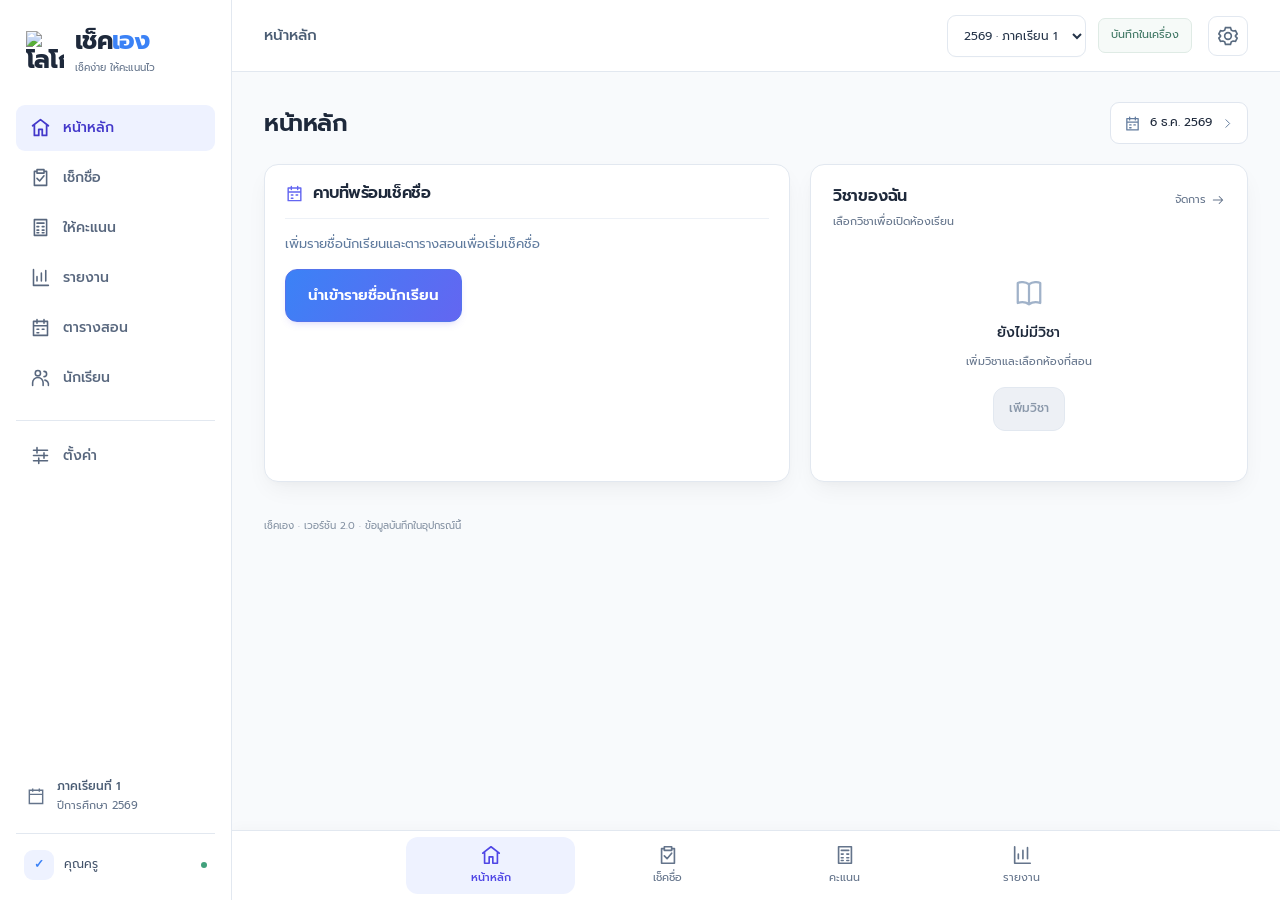
==== commit 5d9e3582: "Release v2.0.0: Modern SaaS UI and new brand assets" ====
--- a/index.html
+++ b/index.html
@@ -1,3 +1,3 @@
 <!doctype html>
-<html lang="th"><head><meta charset="utf-8"><meta name="viewport" content="width=device-width,initial-scale=1,viewport-fit=cover"><meta name="theme-color" content="#FFFFFF"><meta name="apple-mobile-web-app-capable" content="yes"><meta name="apple-mobile-web-app-status-bar-style" content="default"><title>เช็คเอง · เช็คชื่อและคะแนน</title><link rel="manifest" href="manifest.webmanifest"><link rel="icon" href="favicon-32.png" type="image/png" sizes="32x32"><link rel="apple-touch-icon" href="icon-180.png" sizes="180x180"><link rel="stylesheet" href="ui-tokens.css"><link rel="stylesheet" href="styles.css"><link rel="stylesheet" href="reference-theme.css"><link rel="stylesheet" href="clean-theme.css"><link rel="stylesheet" href="professional-theme.css"><link rel="stylesheet" href="school-theme.css"><link rel="stylesheet" href="harmony-theme.css"><link rel="stylesheet" href="pastel-theme.css"><link rel="stylesheet" href="peach-aqua-theme.css"><link rel="stylesheet" href="vivid-theme.css"><link rel="stylesheet" href="soft-depth.css"><link rel="stylesheet" href="classroom-studio.css"><link rel="stylesheet" href="warm-brand.css"><link rel="stylesheet" href="illustrated-cards.css"><script src="core.js" defer></script><script src="vendor/xlsx.full.min.js" defer></script><script src="student-import.js" defer></script><script src="report-export.js" defer></script><script src="ui-summary.js" defer></script><script src="ui-display.js" defer></script><script src="app.js" defer></script></head>
-<body><div class="app-shell"><aside id="sidebar"><a class="brand" href="#home"><img class="brand-logo" src="icon-192.png" alt="โลโก้เช็คเอง" width="48" height="48"><span><span class="app-wordmark">เช็ค<span>เอง</span></span><small>เช็คง่าย ให้คะแนนไว</small></span></a><nav id="nav"></nav><div class="side-note"><b>เช็กง่าย ให้คะแนนไว</b><span>สำหรับทุกวิชา ทุกห้องเรียน</span></div><div class="sidebar-term"><svg class="icon" viewBox="0 0 24 24" fill="none" stroke="currentColor" stroke-width="1.7"><path d="M4 5h16v16H4zM4 10h16M8 3v4M16 3v4"/></svg><span><b id="sidebarTermLabel"></b><small id="sidebarYearLabel"></small></span></div><div class="side-user"><span class="avatar">✓</span><span id="teacherLabel">คุณครู</span><span class="dot"></span></div></aside><button id="menuScrim" aria-label="ปิดเมนู"></button><div class="main-shell"><header class="topbar"><button class="icon-button" id="menuButton" aria-label="เปิดเมนู">☰</button><button class="icon-button" id="backButton" aria-label="กลับหน้าแรก">‹</button><a class="coach-mobile-brand" href="#home"><img src="icon-192.png" alt="" width="32" height="32"><span class="app-wordmark">เช็ค<span>เอง</span></span></a><div class="mobile-heading"><strong id="mobilePageTitle">เช็คเอง</strong><button id="contextToggle" aria-label="เปลี่ยนวิชาหรือห้องเรียน" aria-expanded="false"><small id="mobilePageSubtitle"></small></button></div><div class="topbar-right"><span id="schoolLabel"></span><select id="termSelect" aria-label="ภาคเรียน"></select><button id="syncStatus" class="sync-status">บันทึกในเครื่อง</button></div><a href="#settings" class="icon-button mobile-settings" aria-label="ตั้งค่า"><svg class="icon" viewBox="0 0 24 24" fill="none" stroke="currentColor" stroke-width="2"><path d="M9 2h6l1 3 2 1 3-.5 2 4-2 2v1l2 2-2 4-3-.5-2 1-1 3H9l-1-3-2-1-3 .5-2-4 2-2v-1l-2-2 2-4 3 .5 2-1zM12 8a4 4 0 1 0 0 8 4 4 0 0 0 0-8"/></svg></a><a class="coach-header-avatar" href="#settings" aria-label="ข้อมูลครูและตั้งค่า"><svg class="icon" viewBox="0 0 24 24" fill="none" stroke="currentColor" stroke-width="1.7"><circle cx="12" cy="8" r="4"/><path d="M4 21v-2a8 8 0 0 1 16 0v2"/></svg><span class="header-identity"><b id="headerTeacherName"></b><small id="headerTeacherSchool"></small></span></a></header><main id="content"><div class="loading">กำลังเปิดสมุด…</div></main><footer class="app-footer">เช็คเอง · ข้อมูลบันทึกในอุปกรณ์นี้ <span id="saveStatus"></span></footer></div></div><nav id="mobileNav" class="mobile-nav"></nav><dialog id="dialog"><div class="dialog-head"><h2 id="dialogTitle"></h2><button class="icon-button" id="closeDialog" aria-label="ปิด">×</button></div><div id="dialogBody"></div></dialog><div id="toast" class="toast" role="status" aria-live="polite"></div><script>window.addEventListener('error',()=>{const el=document.getElementById('saveStatus');if(el)el.textContent='เกิดข้อผิดพลาด กรุณาสำรองข้อมูลแล้วเปิดใหม่';});</script></body></html>
+<html lang="th"><head><meta charset="utf-8"><meta name="viewport" content="width=device-width,initial-scale=1,viewport-fit=cover"><meta name="theme-color" content="#FFFFFF"><meta name="apple-mobile-web-app-capable" content="yes"><meta name="apple-mobile-web-app-status-bar-style" content="default"><title>เช็คเอง · เช็คชื่อและคะแนน</title><link rel="manifest" href="manifest.webmanifest"><link rel="icon" href="assets/saas-v80/01-checkmark.png" type="image/png"><link rel="apple-touch-icon" href="assets/saas-v80/01-checkmark.png"><link rel="stylesheet" href="ui-tokens.css"><link rel="stylesheet" href="styles.css"><link rel="stylesheet" href="modern-ui-v77.css"><script src="core.js" defer></script><script src="vendor/xlsx.full.min.js" defer></script><script src="student-import.js" defer></script><script src="report-export.js" defer></script><script src="ui-summary.js" defer></script><script src="ui-display.js" defer></script><script src="app.js" defer></script></head>
+<body><a class="skip-link" href="#content" onclick="event.preventDefault();document.getElementById('content').focus()">ข้ามไปยังเนื้อหา</a><div class="app-shell"><aside id="sidebar"><a class="brand" href="#home"><img class="brand-logo" src="assets/saas-v80/01-checkmark.png" alt="โลโก้เช็คเอง" width="48" height="48"><span><span class="app-wordmark">เช็ค<span>เอง</span></span><small>เช็คง่าย ให้คะแนนไว</small></span></a><nav id="nav"></nav><div class="side-note"><b>เช็กง่าย ให้คะแนนไว</b><span>สำหรับทุกวิชา ทุกห้องเรียน</span></div><div class="sidebar-term"><svg class="icon" viewBox="0 0 24 24" fill="none" stroke="currentColor" stroke-width="1.7"><path d="M4 5h16v16H4zM4 10h16M8 3v4M16 3v4"/></svg><span><b id="sidebarTermLabel"></b><small id="sidebarYearLabel"></small></span></div><div class="side-user"><span class="avatar">✓</span><span id="teacherLabel">คุณครู</span><span class="dot"></span></div></aside><button id="menuScrim" aria-label="ปิดเมนู"></button><div class="main-shell"><header class="topbar"><button class="icon-button" id="menuButton" aria-label="เปิดเมนู">☰</button><button class="icon-button" id="backButton" aria-label="กลับหน้าแรก">‹</button><a class="coach-mobile-brand" href="#home"><img src="assets/saas-v80/01-checkmark.png" alt="" width="32" height="32"><span class="app-wordmark">เช็ค<span>เอง</span></span></a><div class="mobile-heading"><strong id="mobilePageTitle">เช็คเอง</strong><button id="contextToggle" aria-label="เปลี่ยนวิชาหรือห้องเรียน" aria-expanded="false"><small id="mobilePageSubtitle"></small></button></div><div class="topbar-right"><span id="schoolLabel"></span><select id="termSelect" aria-label="ภาคเรียน"></select><button id="syncStatus" class="sync-status">บันทึกในเครื่อง</button></div><a href="#settings" class="icon-button mobile-settings" aria-label="ตั้งค่า"><svg class="icon" viewBox="0 0 24 24" fill="none" stroke="currentColor" stroke-width="2"><path d="M9 2h6l1 3 2 1 3-.5 2 4-2 2v1l2 2-2 4-3-.5-2 1-1 3H9l-1-3-2-1-3 .5-2-4 2-2v-1l-2-2 2-4 3 .5 2-1zM12 8a4 4 0 1 0 0 8 4 4 0 0 0 0-8"/></svg></a><a class="coach-header-avatar" href="#settings" aria-label="ข้อมูลครูและตั้งค่า"><svg class="icon" viewBox="0 0 24 24" fill="none" stroke="currentColor" stroke-width="1.7"><circle cx="12" cy="8" r="4"/><path d="M4 21v-2a8 8 0 0 1 16 0v2"/></svg><span class="header-identity"><b id="headerTeacherName"></b><small id="headerTeacherSchool"></small></span></a></header><main id="content" tabindex="-1"><div class="loading">กำลังเปิดสมุด…</div></main><footer class="app-footer">เช็คเอง · เวอร์ชัน 2.0 · ข้อมูลบันทึกในอุปกรณ์นี้ <span id="saveStatus"></span></footer></div></div><nav id="mobileNav" class="mobile-nav"></nav><dialog id="dialog"><div class="dialog-head"><h2 id="dialogTitle"></h2><button class="icon-button" id="closeDialog" aria-label="ปิด">×</button></div><div id="dialogBody"></div></dialog><div id="toast" class="toast" role="status" aria-live="polite"></div><script>window.addEventListener('error',()=>{const el=document.getElementById('saveStatus');if(el)el.textContent='เกิดข้อผิดพลาด กรุณาสำรองข้อมูลแล้วเปิดใหม่';});</script></body></html>
--- a/modern-ui-v77.css
+++ b/modern-ui-v77.css
@@ -0,0 +1,129 @@
+/* เช็คเอง · Modern classroom workspace. One presentation layer for every route. */
+@font-face{font-family:Prompt;src:url('assets/fonts/Prompt-400.ttf') format('truetype');font-weight:400;font-display:swap}
+@font-face{font-family:Prompt;src:url('assets/fonts/Prompt-500.ttf') format('truetype');font-weight:500;font-display:swap}
+@font-face{font-family:Prompt;src:url('assets/fonts/Prompt-600.ttf') format('truetype');font-weight:600;font-display:swap}
+@font-face{font-family:Prompt;src:url('assets/fonts/Prompt-700.ttf') format('truetype');font-weight:700;font-display:swap}
+:root{--blue:#3b82f6;--navy:#18263d;--ink:#26354a;--muted:#64748b;--line:#e5eaf0;--wash:#f8fafc;--surface:#fff;--surface-soft:#f8fafc;--surface-tint:#eff6ff;--border-control:#d4dce6;--green:#16805b;--red:#d33b4b;--primary-start:#3b82f6;--primary-end:#6366f1;--primary-fill:linear-gradient(120deg,#3b82f6,#6366f1);--success-fill:#16805b;--danger-fill:#d33b4b;--success-soft:#eaf7f1;--success-text:#11724f;--danger-soft:#fff0f1;--danger-text:#b82b3c;--warning-soft:#fff7e7;--warning-text:#8b5e10;--neutral-soft:#f1f5f9;--neutral-text:#475569;--leave-soft:#fff7e7;--leave-text:#8b5e10;--radius-small:8px;--radius-control:12px;--radius-panel:14px;--radius-card:16px;--radius-hero:16px;--font-family:Prompt,-apple-system,BlinkMacSystemFont,'Segoe UI',sans-serif;--font-body:14px;--shadow:0 10px 25px -5px rgba(15,23,42,.06),0 4px 10px -5px rgba(15,23,42,.035);--shadow-action:0 5px 12px -4px rgba(59,130,246,.25);--nav-offset:calc(70px + env(safe-area-inset-bottom,0px))}
+html,body,body[data-page],body[data-page] .main-shell{background:var(--wash);color:var(--ink)}
+body{font-family:var(--font-family);font-weight:400;line-height:1.65;-webkit-font-smoothing:antialiased}
+button,input,select,textarea{font-family:inherit}h1,h2,h3{color:var(--navy);font-weight:600;letter-spacing:-.45px}h1{font-size:28px}h2{font-size:18px}h3{font-size:16px}a{text-underline-offset:3px}p{color:var(--muted)}
+:where(button,a,input,select,textarea,summary):focus-visible{outline:3px solid #93b9ff;outline-offset:3px}
+.skip-link{position:fixed;top:-80px;left:16px;z-index:100;background:#fff;padding:12px 18px;border:2px solid var(--blue);border-radius:10px}.skip-link:focus{top:12px}
+/* Navigation: a quiet shell, a single clear location. */
+.app-shell{grid-template-columns:232px minmax(0,1fr)}
+#sidebar{padding:28px 16px 20px;background:#fff;border-right:1px solid var(--line);box-shadow:none}
+.brand{gap:11px;padding:0 10px 32px;color:var(--navy);font-size:25px;letter-spacing:-.8px}
+.brand-logo{width:38px;height:38px;object-fit:contain}.app-wordmark{font-size:25px;font-style:normal;font-weight:700;letter-spacing:-1px;white-space:nowrap;color:var(--navy)}.app-wordmark>span{color:var(--blue)}
+.brand small{font-size:10px;letter-spacing:0;font-weight:400;margin-top:6px;color:var(--muted)}
+#nav{display:grid;gap:4px}.nav-item{min-height:46px;padding:11px 14px;margin:0;border-radius:9px;font-size:14px;font-weight:500;color:#58677e;gap:12px}.nav-item .icon{width:21px;height:21px}.nav-item:hover{background:#f6f8fb}.nav-item.active{background:#eef2ff;color:#4f46e5}.nav-item.active .icon{stroke-width:2}.nav-item[href='#settings']{margin-top:15px;border-top:1px solid var(--line);border-radius:0;padding-top:23px}.nav-item[href='#settings'].active{border-radius:9px}
+.side-note{display:none}.sidebar-term{display:flex;align-items:center;gap:11px;margin-top:auto;padding:18px 10px;color:var(--muted);font-size:12px}.sidebar-term b,.sidebar-term small{display:block}.sidebar-term b{font-weight:500;color:#4b5d74}.sidebar-term small{font-size:11px}.sidebar-term .icon{width:20px;height:20px}.side-user{padding:16px 8px 0;font-size:12px;color:#43536a}.side-user .avatar{width:30px;height:30px;background:#eef2ff;color:var(--blue);border-radius:9px}.dot{width:6px;height:6px;background:#41a17c}
+body[data-page] .topbar,body[data-page=home] .topbar{display:flex;height:72px;padding:0 32px;background:#fff;border-bottom:1px solid var(--line);gap:16px}
+.mobile-heading{display:block}.mobile-heading>strong{font-size:15px;font-weight:500;color:#4b5d74}.mobile-heading #contextToggle{display:none}.coach-mobile-brand{display:none}.topbar-right{display:flex;align-items:center;flex-wrap:nowrap;gap:12px;margin-left:auto}.topbar-right #schoolLabel{display:none}.topbar-right select{min-height:38px;font-size:12px;background:#fff;border-color:var(--line);max-width:200px}.sync-status{font-size:11px;background:#f6faf8;color:#3d7562;border:1px solid #dfebe5;min-height:34px;box-shadow:none;border-radius:7px}.sync-status.dirty{background:#fff9ef;border-color:#f2e4c8;color:#886b37}.sync-status.error{background:#eef2ff;border-color:#ffd7dc;color:#ad2c41}
+.topbar .mobile-settings{display:inline-grid;width:40px;height:40px;margin-left:0;color:#596b80;border:1px solid var(--line);border-radius:9px}.mobile-settings .icon{width:20px;height:20px}.coach-header-avatar{display:none}#backButton,#menuButton{display:none}.icon-button{border-radius:9px}.icon-button:hover{background:#f1f5f9}
+body[data-page] main{display:block;max-width:1280px;margin:0 auto;padding:30px 32px 36px;background:transparent;outline:none}.app-footer{padding:0 32px 20px;font-size:10px;color:#8592a3}.heading{margin-bottom:22px}.heading p{font-size:13px}.heading .actions{gap:8px}
+/* Universal controls and surfaces. */
+.button{min-height:44px;border-radius:12px;background:#fff;border:1px solid #dce3ec;color:#40536d;font-size:13px;font-weight:500;padding:10px 15px;box-shadow:0 1px 2px #18263d05;transition:background-color .12s,border-color .12s;white-space:normal}
+.button:hover{background:#f6f8fc;border-color:#bfcbdc;filter:none}.button.primary,.button.green{background:linear-gradient(120deg,#3b82f6,#6366f1);border-color:#4d68e8;color:#fff;box-shadow:0 5px 12px -4px rgba(59,130,246,.28),0 2px 4px rgba(99,102,241,.12)}.button.primary:hover,.button.green:hover{background:linear-gradient(120deg,#2f74df,#5759df);border-color:#4d68e8}.button.red,.button.danger{background:#fff5f5;border-color:#f4ced3;color:#bc2d3f}.button.link{background:transparent;box-shadow:none;border:0;color:#3b82f6;font-size:12px}.button.small{min-height:40px;padding:8px 12px}.button:disabled{opacity:1;background:#edf0f5;border-color:#e2e8f0;color:#8a98aa;box-shadow:none;cursor:not-allowed}.button .icon{width:18px;height:18px}
+input,select,textarea{min-height:44px;border-radius:9px;border-color:#d5dfe9;background:#fff;color:#26354a;box-shadow:0 1px 2px #18263d03;font-size:14px}input:focus,select:focus,textarea:focus{outline:2px solid #a5c5ff;outline-offset:1px;border-color:#71a1f7}input::placeholder{color:#8d9aac}input[type=checkbox]{min-height:0;accent-color:#3b82f6}.search-field{display:flex;align-items:center;gap:9px;background:#fff;border:1px solid #dce3ec;border-radius:9px;padding:0 12px;min-height:44px;flex:1;min-width:0}.search-field .icon{width:18px;height:18px;color:#8a99ad}.search-field input{width:100%;min-width:0;border:0;background:transparent;box-shadow:none;padding:9px 0;margin:0}.search-field input:focus{outline:0}.search-field:focus-within{border-color:#71a1f7;outline:2px solid #c2d6fa}
+.card,.board,.list-item,.weekday,.reference-card,.coach-report-task,.coach-average-card,.report-details{background:#fff;border:1px solid var(--line);border-radius:14px;box-shadow:var(--shadow)}.card,.reference-card{padding:20px}.board{overflow:hidden}.reference-card{margin-bottom:18px}.list-item{padding:16px;margin-bottom:10px}.notice{border:1px solid #e5eaf0;border-radius:10px;background:#f1f5f9;color:#64748b;font-size:12px;box-shadow:none}.notice.warning{background:#fff9e9;border-color:#f0e0b6;color:#886212}.notice.error{background:#fff2f3;color:#a33144}.empty{padding:44px 20px;background:#fff;border:1px dashed #dce3ed;border-radius:14px;text-align:center}.empty .big{color:#8da3c1}.empty p{max-width:450px;margin:8px auto 20px}.empty h2{font-size:20px}.empty .actions{justify-content:center}
+/* Home: the next action first, no oversized decorative banner. */
+.workspace-intro{display:flex;align-items:center;justify-content:space-between;gap:20px;margin-bottom:22px}.workspace-intro .eyebrow{font-size:11px;color:#7890ab;letter-spacing:.3px;margin:0 0 5px}.workspace-intro h1{font-size:28px;line-height:1.4;margin:0 0 5px}.workspace-intro p:last-child{margin:0;font-size:13px}.workspace-date{display:flex;align-items:center;gap:9px;position:relative;min-height:42px;padding:10px 13px;border:1px solid #e0e6ef;border-radius:9px;background:#fff;font-size:12px;font-weight:400;white-space:nowrap;cursor:pointer}.workspace-date .icon{width:17px;height:17px;color:#637c9e}.workspace-date .icon:last-child{width:13px;height:13px}.workspace-date input{position:absolute;inset:0;width:100%;height:100%;margin:0;opacity:0;cursor:pointer}.workspace-date:focus-within{outline:3px solid #b3cfff}
+.next-class,.day-ready,.setup-welcome{background:#fff;border:1px solid #dfe7f4;border-radius:14px;padding:22px 24px;margin-bottom:22px;box-shadow:0 2px 6px #1e3a5f03}.next-class{border-left:3px solid #3b82f6;background:#f0f5ff}.next-class-label{display:flex;align-items:center;gap:7px;font-size:11px;color:#4d6b9b;margin-bottom:13px}.live-dot{height:6px;width:6px;border-radius:50%;background:#3b82f6}.next-class-body{display:flex;align-items:center;justify-content:space-between;gap:20px}.next-class h2{font-size:26px;line-height:1.3;margin:0 0 6px}.next-class h2>span{font-size:19px;font-weight:500;margin-left:12px;color:#4a6587}.next-class p{margin:0;font-size:12px;color:#607b9e}.next-class .button{min-height:46px;gap:17px;flex-shrink:0}.day-ready,.setup-welcome{display:flex;align-items:center;gap:16px}.day-ready h2,.setup-welcome h2{margin:0 0 5px;font-size:18px}.day-ready p,.setup-welcome p{margin:0;font-size:12px}.day-ready .button,.setup-welcome .button{margin-left:auto;flex-shrink:0}.welcome-icon{width:48px;height:48px;border-radius:12px;background:#eef2ff;color:#3b82f6;display:grid;place-items:center;flex-shrink:0}.welcome-icon .icon{width:25px;height:25px}
+.home-workspace-grid{display:grid;grid-template-columns:minmax(0,1.45fr) minmax(0,1fr);gap:20px;align-items:start}.workspace-panel{background:#fff;border:1px solid var(--line);border-radius:14px;box-shadow:var(--shadow);min-width:0;overflow:hidden}.panel-heading{display:flex;align-items:flex-start;justify-content:space-between;gap:12px;padding:21px 22px 17px}.panel-heading h2{font-size:16px;letter-spacing:-.2px;margin:0;display:flex;align-items:center;gap:8px;flex-wrap:wrap}.panel-heading p{font-size:11px;margin:5px 0 0}.count-badge{padding:2px 7px;border-radius:5px;font-size:10px;font-weight:400;color:#77869b;background:#f1f4f8;white-space:nowrap}.text-link{display:inline-flex;align-items:center;gap:5px;min-height:28px;color:#64748b;font-size:11px;text-decoration:none;white-space:nowrap}.text-link .icon{width:14px;height:14px}.text-link:hover{color:#3b82f6}.schedule-list{padding:0 12px 12px}.schedule-row{display:flex;align-items:center;gap:14px;width:100%;text-align:left;padding:13px 10px;min-height:76px;border:0;border-top:1px solid #f0f3f7;color:var(--ink);background:#fff}.schedule-row:hover{background:#f8faff;border-radius:8px}.schedule-period{width:42px;height:48px;display:flex;flex-direction:column;justify-content:center;align-items:center;border-radius:9px;background:#eff4ff;color:#3469cc;flex-shrink:0;line-height:1.25}.schedule-period small{font-size:9px;font-weight:400}.schedule-period b{font-size:21px;font-weight:500}.schedule-course{flex:1;min-width:0}.schedule-course>b{display:block;font-size:14px;font-weight:600}.schedule-course>b>span{font-size:13px;font-weight:400;margin-left:7px}.schedule-course>small{display:block;font-size:11px;color:#7b8ba0;margin-top:4px}.schedule-status{font-size:11px;color:#3b82f6;border:1px solid #dce7fc;border-radius:6px;padding:4px 7px;white-space:nowrap;background:#f8faff}.schedule-row>.icon{width:16px;height:16px;color:#9aacc1}.schedule-row.is-complete .schedule-status{background:#edf8f2;border-color:#e0f1e7;color:#247653}.schedule-row.is-complete .schedule-period{background:#f1f5f9;color:#748499}
+.modern-subject-grid{padding:0 13px 13px;display:grid;gap:9px}.modern-subject{display:flex;align-items:center;gap:13px;width:100%;min-height:80px;text-align:left;padding:15px;border:1px solid #e7edf4;border-radius:12px;background:#fff;color:var(--ink);box-shadow:0 6px 16px -10px rgba(15,23,42,.18)}.modern-subject:hover{border-color:#a8c4f5;background:#fbfcff}.modern-subject>span:nth-child(2){flex:1;min-width:0}.modern-subject b{display:block;font-size:14px;font-weight:500}.modern-subject small{display:block;font-size:10px;color:#8090a6;margin-top:4px}.modern-subject>.icon{width:15px;height:15px;color:#9baac0}.modern-subject-icon{display:grid;place-items:center;width:42px;height:42px;border-radius:10px;background:#f0f4ff;color:#5d73bf;flex:none}.subject-pink .modern-subject-icon{background:#fdf0f1;color:#d46675}.subject-blue .modern-subject-icon{background:#edf7fa;color:#348ca3}.modern-subject-icon .icon{width:23px;height:23px}.workspace-empty{padding:30px 16px 32px;text-align:center;display:flex;align-items:center;flex-direction:column;gap:9px}.workspace-empty>.icon{width:30px;height:30px;color:#a0b2c9;margin:0 0 4px}.workspace-empty>b{font-size:14px;font-weight:500}.workspace-empty p{font-size:11px;margin:0 0 7px}.workspace-empty .button{font-size:12px}.pending-panel{margin-top:20px}.home-task-list{padding:0 14px 12px}.home-task-list>button{display:flex;align-items:center;gap:12px;width:100%;padding:13px 9px;border:0;border-top:1px solid #f0f3f7;background:#fff;text-align:left;color:var(--ink);min-height:70px}.home-task-list>button:hover{background:#f8fafc}.task-icon{width:35px;height:35px;display:grid;place-items:center;border-radius:9px;background:#f1f5fa;color:#7a8ba5}.task-icon .icon{width:20px;height:20px}.home-task-list>button>span:nth-child(2){flex:1}.home-task-list b{font-size:13px;font-weight:500;display:block}.home-task-list small{font-size:11px;color:#8290a4;display:block;margin-top:4px}.task-label{font-size:11px;color:#3b82f6}.home-task-list>button>.icon{width:15px;height:15px;color:#8b9bb1}.workspace-all-done{text-align:center;font-size:12px;padding:14px;margin:0;color:#8290a4}
+/* Context and attendance: status actions always visible. */
+.coach-course-heading{display:flex;align-items:center;justify-content:space-between;gap:14px;background:#fff;border:1px solid var(--line);border-radius:12px;padding:18px 20px;margin:0 0 16px}.coach-course-heading>div{display:flex;gap:12px;align-items:center;flex-wrap:wrap}.coach-course-heading h1{font-size:25px;margin:0}.coach-course-heading b{font-size:16px;color:#536c8b;font-weight:400}.course-period{font-size:11px;color:#72869f;border-left:1px solid #e0e7ef;padding-left:12px}.coach-course-heading .button{min-height:40px;font-size:12px}.course-strip .subject-banner{background:#fff;border-color:var(--line)}.subject-banner .sport{background:#eef2ff;color:#4673b7}.subject-banner small{color:#8593a7}.room-chip{background:#fff;border-color:var(--line);color:#546b88;border-radius:9px;box-shadow:none}.room-chip.active{background:#eef2ff;border-color:#b7d1ff;color:#4f46e5;box-shadow:none}.course-tabs a.active{background:#eef2ff;color:#3b82f6}.course-tabs{margin-bottom:15px}
+.attendance-board{padding:20px}.attendance-board>.board-head{display:none}.session-control{display:flex;align-items:center;gap:12px;padding:0 0 16px;border:0;border-radius:0;background:transparent}.session-symbol{display:grid;place-items:center;width:38px;height:38px;background:#f1f5fa;border-radius:9px;color:#758aa6}.session-symbol .icon{width:22px;height:22px}.session-control>div{flex:1}.session-control>div>b{display:none}.date-control{display:flex;align-items:center;gap:8px;margin:0}.date-control input,.date-control select{min-height:42px;font-size:13px;border-color:#e2e8f0;background:#fff}.date-control input{width:auto}.session-control .attendance-search-toggle{display:none}
+.attendance-counts{display:grid;grid-template-columns:repeat(4,minmax(0,1fr));gap:10px;padding:0;margin-bottom:12px}.status-count{display:flex;flex-direction:column;align-items:center;justify-content:center;border:1px solid #edf0f5;border-radius:10px;padding:10px 4px;min-height:69px;box-shadow:none;background:#f8fafc}.status-count>i{display:none}.status-count span{font-size:11px}.status-count b{font-size:23px;font-weight:600;line-height:1.4}.status-count.present{background:#f0f9f5;color:#237453}.status-count.absent{background:#fff4f4;color:#c34352}.status-count.other,.status-count.leave,.status-count.late{background:#fffaee;color:#927124}.status-count.total,.status-count.pending{background:#f4f6fa;color:#64748b}.attendance-extras{font-size:11px;color:#8897aa;margin:0 0 14px}.attendance-tools{display:flex;align-items:center;gap:9px;padding:0 0 16px}.quick-tool{width:auto;font-size:12px;min-height:44px;white-space:nowrap;flex-shrink:0}.quick-tool .icon{width:17px;height:17px}.attendance-roster{border:1px solid var(--line);border-radius:10px;overflow:hidden}.attendance-roster-head,.attendance-row{display:grid;grid-template-columns:38px minmax(0,1fr) 340px;gap:14px;align-items:center;padding:12px 14px}.attendance-roster-head{background:#f7f9fc;color:#718198;font-size:11px}.attendance-roster-head>b{font-weight:400}.attendance-roster-head>div,.attendance-choice-tabs{display:grid;grid-template-columns:repeat(4,minmax(0,1fr));gap:7px}.attendance-row{background:#fff;border:0;border-top:1px solid #edf1f6;min-height:74px}.student-number{font-size:12px;color:#8b9ab0;text-align:center}.person{display:flex;align-items:center;gap:10px;min-width:0}.person-link{border:0;background:transparent;padding:0;text-align:left;color:var(--ink);font:inherit;min-height:40px}.person b{font-size:14px;font-weight:400}.person small{font-size:10px;color:#8b9ab0;display:block}.person .avatar{background:#f2f6fc;color:#9aacc5;width:30px;height:30px;border-radius:8px}.person .avatar .icon{width:19px;height:19px}.attendance-row .person .avatar{display:none}.attendance-row .person b{font-size:14px}.attendance-row .person small{display:none}.attendance-choice-tabs{padding:0;background:transparent}.attendance-choice{display:flex;align-items:center;justify-content:center;min-width:0;min-height:44px;padding:7px 3px;border:1px solid;border-radius:7px;box-shadow:none;font-size:12px;gap:3px;font-weight:400}.attendance-choice.present{background:#f0f9f5;border-color:#cde8d9;color:#25815b}.attendance-choice.absent{background:#fff4f4;border-color:#f2d7db;color:#c34c58}.attendance-choice.leave{background:#fffaed;border-color:#eee0bc;color:#94701f}.attendance-choice.other{background:#f4f6f9;border-color:#e0e6ee;color:#697990}.attendance-choice.present.selected{background:#20835e;border-color:#20835e;color:#fff}.attendance-choice.absent.selected{background:#d34d5b;border-color:#d34d5b;color:#fff}.attendance-choice.leave.selected{background:#edc367;border-color:#d6aa48;color:#493a16}.attendance-choice.other.selected{background:#6b7b91;border-color:#6b7b91;color:#fff}.attendance-choice[aria-pressed=true]{font-weight:500}.attendance-other-options{grid-column:2/-1;display:flex;align-items:center;gap:8px;flex-wrap:wrap;font-size:11px;color:#8795a8}.attendance-other-options button{min-height:44px;border:1px solid #d9e1eb;background:#fff;padding:7px 12px;border-radius:8px;font:inherit;color:#52657e}.attendance-other-options button[aria-pressed=true]{background:#edf2f9;border-color:#a2b3ca;color:#334a68}.attendance-save{display:flex;align-items:center;justify-content:space-between;gap:14px;padding:18px 0 0;position:static;border:0;background:#fff;box-shadow:none}.attendance-save>span{font-size:12px;color:#6d7f96}.attendance-save .button{min-height:46px;min-width:200px}
+/* Scores, tasks and every data table. */
+body[data-page=scores] main>.heading{display:flex;margin:0 0 16px}body[data-page=scores] main>.heading h1,body[data-page=scores] main>.heading p{display:none}body[data-page=scores] main>.heading>div:first-child{display:none}.weights{display:flex;gap:14px;font-size:10px;color:#97a3b5;margin:0 0 16px;flex-wrap:wrap}.score-board{padding:20px}.score-select-label{display:flex;align-items:center;gap:10px;padding:14px;border:1px solid #e5ebf3;border-radius:10px;background:#f8fafc;margin-bottom:16px}.score-task-symbol{display:grid;place-items:center;width:35px;height:35px;color:#6c86aa}.score-choice{flex:1;min-width:0;font-size:11px;color:#7a8ba3;display:block}.score-choice select{font-size:14px;min-height:44px;width:100%;background:#fff;margin-top:6px}.score-mode-tabs,.reference-score-tabs,.report-tabs{display:flex;gap:4px;padding:4px;background:#f1f4f8;border:1px solid #e9edf3;border-radius:9px;margin-bottom:16px}.score-mode,.reference-score-tabs .button,.report-tabs .button{flex:1;border:1px solid transparent;background:transparent;color:#6c7d95;min-height:40px;border-radius:6px;padding:8px 6px;font-size:12px;box-shadow:none}.score-mode.active,.reference-score-tabs .primary,.report-tabs .primary{background:#fff;border-color:#e2e8f0;color:#3b82f6;box-shadow:0 1px 3px #18263d06}.score-search{padding-bottom:16px}.score-table{min-width:0;font-size:13px;width:100%;border-collapse:collapse}.score-table .avatar{display:none}.score-table .person b{font-size:13px}.score-table th,.score-table td,table th,table td{border-color:#edf1f6;padding:12px 10px;background:#fff}.score-table th,table th{background:#f7f9fc;color:#74849a;font-weight:400;font-size:11px;text-align:left}tbody tr:hover td{background:#fbfcff}.score-table td:first-child{width:42px;color:#8a9bb1}.score-table .person small{display:none}.score-input,.single-score-table .score-input{min-height:44px;height:44px;border-radius:8px;border:1px solid #d7e0eb;background:#fff;width:85px;text-align:center;font-size:16px;font-weight:500;color:#344a69}.score-input:placeholder-shown{border-color:#c4d1e3;background:#fcfdff}.score-input:focus{border-color:#6498ef;outline:2px solid #b8d2fc}.score-input:invalid{border-color:#d34d5b;outline-color:#f7c3c8}.score-more{width:36px;min-height:40px;padding:5px;box-shadow:none;border:0;background:transparent}.score-save-bar{position:static;padding:18px 0 0;background:#fff;border:0;box-shadow:none;display:flex;justify-content:flex-end}.score-save-bar .button{min-width:220px;min-height:46px}.coach-work-link{width:100%;margin-top:14px}.score-stats{display:grid;gap:10px}.score-stat{padding:14px;background:#f8fafc;border:1px solid var(--line);border-radius:10px;display:flex;justify-content:space-between;gap:10px;flex-wrap:wrap}.reference-work-list{display:grid;gap:14px}.add-work{width:100%}.reference-tasks{display:grid;gap:10px}.reference-task,.coach-task-row{display:flex;align-items:center;gap:12px;padding:15px;background:#fff;border:1px solid var(--line);border-radius:12px}.reference-task-copy{flex:1}.reference-task-copy b,.reference-task-copy small{display:block}.reference-task-copy small{font-size:11px;color:#8290a4}.reference-task-count{color:#337f61}.reference-grades>div{display:flex;align-items:center;justify-content:space-between;gap:10px;padding:12px;border-bottom:1px solid var(--line)}.full-width{width:100%}.summary-visual{display:flex;align-items:center;justify-content:space-around;gap:20px}.summary-ring{width:150px;height:150px;border-radius:50%;background:var(--ring);display:grid;place-items:center;flex:none}.summary-ring>div{width:112px;height:112px;background:#fff;border-radius:50%;display:flex;flex-direction:column;align-items:center;justify-content:center}.summary-ring b{font-size:28px}.summary-ring small{font-size:10px;color:#8795a8}.summary-legend{display:grid;gap:10px}.summary-legend>div{display:flex;align-items:center;gap:8px;font-size:12px}.summary-legend i{width:9px;height:9px;border-radius:50%}.summary-note{font-size:11px;color:#8a98aa;margin-top:16px;margin-bottom:0}.reference-card h2{font-size:17px}.reference-task-symbol{display:grid;place-items:center;width:38px;height:38px;background:#eef2ff;color:#507abe;border-radius:9px}.reference-task-copy{min-width:0}.task-list-item{gap:15px}.card-symbol{background:#eef2ff;color:#6384b7;border-radius:10px;box-shadow:none}.task-list-item small{color:#8b9ab0}
+/* Reports: calm charts, readable comparisons, visible exports. */
+body[data-page=reports] main{display:grid;grid-template-columns:repeat(2,minmax(0,1fr));gap:20px}body[data-page=reports] main>:is(.offline-strip,.notice,.empty,.coach-report-heading,.report-filters,.coach-report-title,.coach-report-counts,.report-details){grid-column:1/-1}.coach-report-heading{font-size:26px;margin:0}.report-filters{display:flex;gap:10px;margin:0}.report-filters select{min-width:140px}.coach-report-title{margin-top:-10px}.coach-report-title small{font-size:11px;color:#7e8da2}.coach-report-counts{display:grid;grid-template-columns:repeat(4,minmax(0,1fr));gap:12px}.coach-report-count{display:flex;align-items:center;gap:12px;padding:16px;background:#fff;border:1px solid var(--line);border-radius:12px}.coach-report-count>span{width:36px;height:36px;border-radius:9px;background:#eef2ff;color:#5e83bf;display:grid;place-items:center}.coach-report-count small{display:block;font-size:10px;color:#8795a8}.coach-report-count b{display:block;font-size:24px;font-weight:500}.coach-report-count em{font-size:11px;font-style:normal;color:#8897ac;font-weight:400}.coach-report-count.present>span{background:#edf8f2;color:#428d6d}.coach-report-count.absent>span{background:#eef2ff;color:#cf6575}.coach-report-count.leave>span{background:#fff8e9;color:#b99a56}.coach-report-count .icon{width:20px;height:20px}
+.report-attendance-overview,.report-course-averages,.report-subject-averages,.coach-report-task{padding:22px;margin:0;border-radius:14px;min-width:0}.report-attendance-overview h2,.report-course-averages h2,.report-subject-averages h2,.coach-report-task h2{font-size:16px;margin:0 0 22px}.report-course-averages h2,.report-subject-averages h2{display:flex;align-items:center;gap:8px}.report-course-averages h2 .icon,.report-subject-averages h2 .icon{width:19px;height:19px;color:#6e8fbe}.report-donut-layout{display:flex;align-items:center;justify-content:space-evenly;gap:25px}.peach-donut{width:145px;height:145px;flex:none;display:grid;place-items:center;background:var(--attendance-ring);border-radius:50%}.peach-donut>span{width:110px;height:110px;border-radius:50%;background:#fff;display:flex;flex-direction:column;align-items:center;justify-content:center}.peach-donut b{font-size:28px;font-weight:500}.peach-donut small{font-size:10px;color:#8c9baf}.donut-legend{display:grid;gap:12px;min-width:110px;flex:1;max-width:180px}.donut-legend>div{display:flex;gap:8px;align-items:center;font-size:12px}.donut-legend i{width:9px;height:9px;border-radius:50%}.donut-legend b{margin-left:auto;font-weight:500}.report-attendance-overview>.muted{font-size:11px;text-align:center;margin:15px 0 0}.course-average-row{display:grid;grid-template-columns:80px minmax(0,1fr) 42px;align-items:center;gap:12px;margin:17px 0;font-size:12px}.course-average-row b{font-weight:400}.course-average-row strong{text-align:right;font-weight:500;color:#5e7494}.course-average-track{height:10px;border-radius:6px;background:#eff3f8;overflow:hidden}.course-average-track i{display:block;height:100%;background:#6595e9;border-radius:6px}.course-average-track i.aqua{background:#72b9c8}.coach-average-card{display:flex;gap:14px;align-items:center;padding:22px;margin:0}.coach-average-card>.icon{width:35px;height:35px;padding:7px;color:#6589bd;background:#eef2ff;border-radius:8px}.coach-average-card>div{flex:1}.coach-average-card>div>span{font-size:12px}.coach-average-card b{display:block;font-size:28px;font-weight:500}.coach-average-card b small{font-size:11px;font-weight:400;color:#91a0b5}.coach-average-card>.icon:last-child{background:transparent;width:36px;height:36px;padding:0;color:#b2c5e1}.coach-report-task>select{width:100%;font-size:13px}.coach-task-metrics{display:grid;grid-template-columns:repeat(3,minmax(0,1fr));gap:8px;margin:14px 0}.coach-task-metrics>div{padding:12px 5px;background:#f6f8fc;border-radius:8px;text-align:center}.coach-task-metrics small{font-size:10px;display:block;color:#8999af}.coach-task-metrics b{font-size:20px;font-weight:500}.coach-histogram{display:flex;align-items:flex-end;gap:13px;min-height:155px;border-bottom:1px solid var(--line);padding-top:12px}.coach-histogram>div{flex:1;display:flex;flex-direction:column;align-items:center;gap:5px;text-align:center;min-width:0}.coach-histogram b,.coach-histogram small{font-size:10px;color:#8b9bb1;font-weight:400}.coach-histogram i{display:block;width:75%;max-width:60px;min-height:2px;background:#78a2e9;border-radius:5px 5px 0 0}.coach-histogram>div:nth-child(even) i{background:#86c4cf}.export-buttons{display:flex;gap:10px;margin-top:20px}.export-buttons .button{flex:1}.button.export-excel{background:#edf8f2;color:#277e57;border-color:#d0eadd}.button.export-pdf{background:#eef2ff;color:#3c70bd;border-color:#d3e2fb}.export-kind{display:flex;gap:8px;margin-top:12px;flex-wrap:wrap}.export-kind .button{font-size:10px;min-height:38px;padding:8px}.report-details{padding:18px}.report-details>summary,.report-subject-averages summary{font-size:13px;min-height:44px;padding:10px 0;color:#517cb7;cursor:pointer}.report-details .heading{margin-top:20px}.report-students .person .avatar{display:none}.report-summary .attendance-counts{grid-template-columns:repeat(6,minmax(0,1fr));padding:12px}.report-month{padding:12px;background:#f8fafc}.attendance-result.low{color:#be4a5b}.attendance-chart .good{background:#8cbca8}.attendance-chart .bad{background:#db909c}
+/* Settings and supporting workflows. */
+.coach-settings{max-width:780px;margin:0 auto}.coach-profile-card{display:flex;align-items:center;gap:14px;width:100%;padding:20px;text-align:left;background:#fff;color:var(--ink);border:1px solid var(--line);border-radius:13px;margin-bottom:20px;font:inherit}.professional-profile-icon{display:grid;place-items:center;width:46px;height:46px;background:#eef2ff;color:#6087c3;border-radius:12px}.coach-profile-card>span:nth-child(2){flex:1}.coach-profile-card b{font-weight:500;font-size:15px}.coach-profile-card small{display:block;color:#8898ac;font-size:11px;margin-top:4px}.coach-profile-card>b{color:#9aabc0;font-size:23px}.coach-settings>section{background:#fff;border:1px solid var(--line);border-radius:13px;padding:4px 18px;margin-bottom:16px}.coach-setting-row,.button.coach-setting-row{width:100%;display:flex;align-items:center;gap:13px;padding:13px 0;min-height:58px;text-align:left;text-decoration:none;background:transparent;color:#54677f;border:0;border-bottom:1px solid #edf1f6;border-radius:0;font-size:13px;font-weight:400;box-shadow:none}.coach-setting-row:last-child{border-bottom:0}.coach-setting-row .icon{width:20px;height:20px;color:#8196b2}.coach-setting-row>span{flex:1}.coach-setting-row>b{font-size:23px;font-weight:400;color:#a0b1c6}.coach-setting-row:hover{color:#3b82f6;background:#fafcff}.setting-card{background:#fff;border:1px solid var(--line);border-radius:14px;box-shadow:none}.setting-card>h2{background:transparent;color:var(--ink);font-size:18px}.setting-card h3>.icon{background:#eef2ff;color:#6386bb}.setting-subject-row{border-color:var(--line)}.room-card:nth-child(n){background:#fff}.room-card-title h3{font-size:21px}.room-card p{font-size:12px}.week-grid{gap:14px}.weekday{background:#fff;border-color:var(--line);border-radius:12px}.weekday>h3{background:#f5f8fc;color:#596f90;font-size:13px}.week-item,.week-item.pe{background:#f5f8fd;border:1px solid #e7edf7;border-radius:9px;color:#526d93}.week-item.pe{background:#f1f8f9;border-color:#dceff1}.week-item .button{background:#fff;font-size:10px;min-height:36px}.setup-flow>div{padding:16px;border:1px solid var(--line);border-radius:12px}.pending-task-list{display:grid;gap:10px}.pending-task-list>button{background:#fff;border:1px solid var(--line);border-radius:10px;padding:14px;text-align:left;color:var(--ink);display:grid;gap:5px;font:inherit}.pending-task-list small{font-size:11px;color:#8b9cb2}.pending-task-list span{font-size:12px;color:#3b82f6}
+/* Dialogs, including course selection. */
+dialog{width:min(620px,calc(100vw - 32px));max-width:calc(100vw - 32px);max-height:88dvh;border:1px solid #dce3ed;background:#fff;border-radius:14px;padding:0;box-shadow:0 24px 80px #142a4b25}dialog::backdrop{background:#12213959;backdrop-filter:blur(2px)}.dialog-head{background:#fff;border-bottom:1px solid var(--line);padding:16px 20px}.dialog-head h2{font-size:19px}.dialog-head .icon-button{background:#f5f7fa;color:#8293aa;width:36px;height:36px}.dialog-head .icon-button:hover{color:#253a5a}#dialogBody{padding:20px}.subject-grade-options{display:flex;gap:8px;flex-wrap:wrap;margin:16px 0 22px}.subject-grade-options button{min-height:44px;min-width:66px;border:1px solid var(--line);border-radius:8px;background:#fff;color:#64748b;font:inherit}.subject-grade-options .primary{background:#eef2ff;border-color:#b4cffa;color:#3b82f6}.subject-room-options{display:grid;gap:9px}.subject-room-options button{display:flex;align-items:center;justify-content:space-between;gap:15px;padding:14px 16px;min-height:60px;width:100%;background:#fff;color:#3b5476;border:1px solid var(--line);border-radius:10px;font:inherit;text-align:left}.subject-room-options button>span{display:flex;gap:12px;align-items:center}.subject-room-options button .icon{color:#839dc1}.subject-room-options button:hover{background:#f7faff;border-color:#afc9f0}.quick-status-grid{display:grid;grid-template-columns:repeat(3,minmax(0,1fr));gap:10px;margin:20px 0}.quick-status{border:1px solid var(--line);background:#f7f9fc;color:#536e91;border-radius:11px;min-height:80px;display:flex;align-items:center;justify-content:center;flex-direction:column;gap:7px;font:inherit}.quick-status b{font-weight:500}.quick-status.present{background:#eff9f4;color:#26825b}.quick-status.absent{background:#fff3f4;color:#c64d5d}.quick-status.leave,.quick-status.late{background:#fff9ed;color:#9b7b35}.toast{background:#203755;color:#fff;border-radius:10px;font-size:13px;box-shadow:0 8px 30px #172d4d20}
+.mobile-nav{display:none}
+@media(min-width:851px){.course-strip{display:flex}.score-board .table-scroll{max-height:none}.attendance-board .attendance-roster{border-radius:10px}.attendance-save,.score-save-bar{position:static}.week-grid{grid-template-columns:repeat(7,minmax(200px,1fr))}.report-attendance-overview,.report-course-averages{min-height:260px}}
+@media(min-width:851px) and (max-width:1150px){.app-shell{grid-template-columns:206px minmax(0,1fr)}body[data-page] main{padding:24px}.home-workspace-grid{grid-template-columns:1.25fr 1fr;gap:15px}.panel-heading{padding:18px 15px 14px}.schedule-course>b>span{display:block;margin:2px 0 0}.schedule-status{display:none}.attendance-roster-head,.attendance-row{grid-template-columns:28px minmax(0,1fr) 260px;gap:9px}.coach-report-counts{grid-template-columns:repeat(2,minmax(0,1fr))}.report-donut-layout{gap:15px}.peach-donut{width:116px;height:116px}.peach-donut>span{width:86px;height:86px}.donut-legend{min-width:90px}.setup-welcome{flex-wrap:wrap}}
+@media(max-width:850px){
+ .app-shell{display:block}.main-shell{padding-bottom:var(--nav-offset)}#sidebar{display:none}#menuScrim{display:none}.menu-open #sidebar{display:flex;position:fixed;left:0;width:250px}.menu-open #menuScrim{display:block;position:fixed;inset:0;border:0;background:#12213960;z-index:25}
+ body[data-page] .topbar,body[data-page=home] .topbar{height:64px;min-height:64px;padding:0 18px;gap:8px;background:#fff;border-bottom:1px solid var(--line);position:static}.coach-mobile-brand{display:flex;align-items:center;gap:9px;text-decoration:none;min-width:0}.coach-mobile-brand img{width:31px;height:31px;object-fit:contain}.coach-mobile-brand .app-wordmark{font-size:21px;font-weight:600;letter-spacing:-.7px}.mobile-heading,.topbar-right,.coach-header-avatar{display:none}.topbar .mobile-settings{display:grid;margin-left:auto;border:0;width:44px;height:44px;color:#7085a1}body:not([data-page=home]) #backButton{display:grid;width:30px;font-size:30px;margin-right:2px;color:#637c9e}
+ body[data-page] main,body[data-page=home] main,body[data-page=attendance] main,body[data-page=scores] main{padding:20px 16px 25px;max-width:640px;display:block;background:transparent}
+ .workspace-intro{align-items:flex-start;flex-direction:column;gap:14px;margin-bottom:16px}.workspace-intro .eyebrow{font-size:10px;margin-bottom:4px}.workspace-intro h1{font-size:25px}.workspace-intro p:last-child{font-size:12px}.workspace-date{min-height:40px;font-size:11px;padding:9px 11px;gap:7px}.workspace-date .icon{width:16px;height:16px}.next-class,.day-ready,.setup-welcome{padding:17px;margin-bottom:18px;border-radius:12px}.next-class-label{font-size:10px;margin-bottom:11px}.next-class-body{gap:16px;align-items:stretch;flex-direction:column}.next-class h2{font-size:26px}.next-class h2>span{font-size:18px;margin-left:9px}.next-class .button{width:100%;min-height:46px;justify-content:space-between;padding:11px 15px}.next-class p{font-size:12px}.setup-welcome,.day-ready{display:grid;grid-template-columns:38px minmax(0,1fr);gap:12px}.welcome-icon{width:38px;height:38px;border-radius:10px}.welcome-icon .icon{width:21px;height:21px}.day-ready h2,.setup-welcome h2{font-size:16px}.day-ready p,.setup-welcome p{font-size:11px}.day-ready .button,.setup-welcome .button{grid-column:1/-1;margin:3px 0 0;width:100%;font-size:13px;min-height:46px}
+ .home-workspace-grid{display:grid;grid-template-columns:minmax(0,1fr);gap:16px}.workspace-panel{border-radius:12px}.panel-heading{padding:17px 15px 14px;gap:8px}.panel-heading h2{font-size:16px;gap:7px}.panel-heading p{font-size:10px}.text-link{font-size:10px;min-height:32px}.count-badge{font-size:9px}.schedule-list{padding:0 8px 7px}.schedule-row{gap:10px;padding:12px 7px;min-height:76px}.schedule-period{width:37px;height:44px}.schedule-period b{font-size:20px}.schedule-course>b{font-size:14px}.schedule-course>b>span{font-size:12px;margin-left:6px}.schedule-course>small{font-size:10px}.schedule-status{font-size:10px;padding:4px 6px}.schedule-row>.icon{display:none}.modern-subject-grid{padding:0 12px 12px;gap:8px}.modern-subject{min-height:75px;padding:12px}.modern-subject b{font-size:14px}.modern-subject small{font-size:10px}.pending-panel{margin-top:16px}.pending-panel .panel-heading{flex-wrap:wrap}.pending-panel .button.link{padding:0;min-height:30px}.home-task-list{padding:0 12px 10px}.home-task-list b{font-size:12px}.home-task-list small{font-size:10px}.task-label{font-size:10px}.workspace-empty{padding:24px 14px}
+ .heading{gap:14px;margin-bottom:18px}.heading h1{font-size:24px}.heading p{font-size:12px}.heading .actions{width:100%}.heading .actions .button{font-size:12px}.card{padding:16px}.board{border-radius:12px}.button{font-size:13px;min-height:44px}.icon-button{min-height:44px}input,select,textarea{font-size:16px}.empty{padding:30px 16px}.empty h2{font-size:18px}.empty p{font-size:12px}.course-strip{display:none}.context-open .course-strip{display:flex}.coach-course-heading{position:static;margin:0 0 12px;padding:14px;border-radius:11px;gap:10px;box-shadow:none;background:#fff}.coach-course-heading>div{gap:3px 10px}.coach-course-heading h1{font-size:23px}.coach-course-heading b{font-size:13px}.coach-course-heading .course-period{flex-basis:100%;border:0;padding:0;font-size:10px}.coach-course-heading .button{min-height:44px;padding:8px 11px;white-space:nowrap;font-size:11px}
+ body[data-page=attendance] .main-shell,body[data-page=scores] .main-shell{padding-bottom:calc(var(--nav-offset) + 110px)}.attendance-board{padding:0;border:0;background:transparent;box-shadow:none;overflow:visible}.session-control{padding:0 0 12px;gap:8px}.session-control .session-symbol{display:none}.date-control{gap:8px}.date-control input{width:calc(100% - 105px);min-width:0;flex:1}.date-control select{width:97px;min-width:0}.date-control input,.date-control select{min-height:44px;font-size:16px;padding:8px}.attendance-counts{gap:7px;margin-bottom:8px}.status-count{min-height:62px;border-radius:9px;padding:8px 3px}.status-count span{font-size:10px}.status-count b{font-size:22px}.attendance-extras{margin-bottom:12px;font-size:10px}.attendance-tools{display:flex;gap:7px;padding-bottom:13px}.attendance-tools .search-field{padding:0 10px}.attendance-tools .search-field input{font-size:16px;min-height:44px}.quick-tool{min-height:44px;font-size:11px;padding:8px 10px}.quick-tool .icon{display:none}.attendance-roster-head{display:none}.attendance-roster{display:grid;gap:9px;border:0;border-radius:0;overflow:visible}.attendance-row{display:grid;grid-template-columns:26px minmax(0,1fr);gap:9px;padding:12px;background:#fff;border:1px solid #e2e8f0;border-radius:11px;min-height:105px}.attendance-row .student-number{width:25px;min-height:25px;border-radius:6px;background:#f1f5fa;color:#8093ae;display:grid;place-items:center;font-size:11px}.attendance-row .person{min-height:28px}.attendance-row .person b{font-size:14px;line-height:1.5}.attendance-choice-tabs{grid-column:1/-1;grid-template-columns:repeat(4,minmax(0,1fr));gap:7px}.attendance-choice{min-height:44px;padding:8px 3px;font-size:13px;border-radius:7px}.attendance-choice>span{font-size:11px}.attendance-other-options{grid-column:1/-1}.attendance-save,.score-board .score-save-bar{position:fixed;bottom:var(--nav-offset);left:0;right:0;z-index:21;background:#fffffffa;border-top:1px solid #e2e8f0;padding:10px 16px 12px;display:flex;flex-direction:column;gap:7px;box-shadow:0 -3px 10px #18263d04;backdrop-filter:blur(10px)}.attendance-save>span{font-size:11px;align-self:flex-start}.attendance-save>div,.attendance-save .button{width:100%}.attendance-save .button,.score-save-bar .button{min-height:48px;font-size:15px;border-radius:9px}
+ body[data-page=scores] main>.heading{display:flex;margin-bottom:12px}body[data-page=scores] main>.heading .actions{display:flex;flex-wrap:wrap;gap:7px}body[data-page=scores] main>.heading .button{font-size:11px;min-height:40px;padding:8px 11px}.weights{display:none}.score-board{padding:12px;border:1px solid var(--line);background:#fff;box-shadow:none;overflow:visible}.score-select-label{padding:10px;background:#f8fafc}.score-task-symbol{display:none}.score-choice{font-size:10px}.score-choice select{font-size:16px;min-height:46px}.score-mode-tabs{gap:3px;margin-bottom:12px}.score-mode{font-size:11px;min-height:42px;padding:8px 2px}.score-search{display:block;padding-bottom:12px}.score-search input{font-size:16px}.score-table{min-width:0;font-size:12px}.score-table th,.score-table td{padding:9px 5px}.score-table th{font-size:10px}.score-table td:first-child{width:23px}.score-table .person b{font-size:12px;font-weight:400}.score-table .person{min-height:44px}.single-score-table th:nth-last-child(2){width:83px;white-space:normal}.single-score-table .score-input{width:72px;max-width:100%;height:44px;font-size:16px}.single-score-table .score-more-column{display:none}.single-score-table th:last-child{width:0}.score-board .score-save-bar{min-height:79px;justify-content:center}.score-board .score-save-bar .button{width:100%}.score-board .table-scroll{max-height:none}.coach-work-link{font-size:12px;min-height:44px}.reference-score-tabs{gap:3px}.reference-score-tabs .button{font-size:11px}.summary-visual{gap:12px}.summary-ring{width:120px;height:120px}.summary-ring>div{width:88px;height:88px}.summary-ring b{font-size:25px}.summary-legend{font-size:11px;gap:7px}.summary-legend>div{font-size:11px}.reference-card{padding:15px}.reference-grades>div{padding:10px 0;gap:8px;font-size:11px}.reference-grades .person b{font-size:12px}
+ body[data-page=reports] main{display:flex;flex-direction:column;gap:15px;padding:20px 16px 25px}.coach-report-heading{font-size:24px;margin:0}.report-filters{display:grid;grid-template-columns:1fr 1fr;gap:8px}.report-filters select{min-width:0;width:100%;font-size:16px;min-height:44px}.coach-report-title{margin-top:-7px}.coach-report-title small{font-size:10px}.coach-report-counts{grid-template-columns:repeat(2,minmax(0,1fr));gap:8px}.coach-report-count{padding:12px;gap:10px;border-radius:10px}.coach-report-count>span{width:31px;height:31px}.coach-report-count small{font-size:9px}.coach-report-count b{font-size:23px}.coach-report-count em{font-size:10px}.report-attendance-overview,.report-course-averages,.report-subject-averages,.coach-report-task{padding:18px;border-radius:12px}.report-attendance-overview h2,.report-course-averages h2,.report-subject-averages h2,.coach-report-task h2{font-size:15px;margin-bottom:18px}.report-donut-layout{gap:22px}.peach-donut{width:130px;height:130px}.peach-donut>span{width:98px;height:98px}.peach-donut b{font-size:26px}.donut-legend{gap:10px;min-width:0}.donut-legend>div{font-size:11px}.course-average-row{grid-template-columns:70px minmax(0,1fr) 37px;gap:10px;font-size:12px}.coach-average-card{padding:17px;border-radius:12px}.coach-average-card b{font-size:25px}.coach-task-metrics{gap:7px}.coach-task-metrics>div{padding:10px 4px}.coach-task-metrics small{font-size:9px}.coach-task-metrics b{font-size:20px}.coach-report-task>select{font-size:16px}.export-buttons .button{font-size:12px;min-height:46px}.export-kind .button{font-size:10px;min-height:40px}.report-details{padding:15px;border-radius:12px}.report-details>summary{font-size:12px}.report-summary .attendance-counts{grid-template-columns:repeat(3,minmax(0,1fr))}.report-details .report-tabs{flex-wrap:wrap}.report-details .report-month input{font-size:16px}.report-summary .report-students .person b{font-size:12px}.report-summary .report-students .attendance-result b{font-size:11px}.report-details .heading .actions .button{font-size:11px}
+ .coach-profile-card{padding:16px;margin-bottom:16px}.coach-profile-card b{font-size:14px}.coach-settings>section{padding:3px 15px;border-radius:12px}.coach-setting-row,.button.coach-setting-row{font-size:13px;min-height:59px}.room-grid{grid-template-columns:minmax(0,1fr);gap:12px}.setting-card{padding:16px}.setting-card>h2{font-size:17px}.setup-flow{grid-template-columns:minmax(0,1fr);gap:12px}.week-grid{grid-template-columns:repeat(7,minmax(190px,1fr))}.week-item .actions{gap:6px}.task-list-item{display:flex;flex-wrap:wrap;gap:10px}.task-list-item>.actions{width:100%}.list-item .person b{font-size:13px}.task-list-item .button{min-height:40px;font-size:11px}
+ .mobile-nav{position:fixed;display:grid;grid-template-columns:repeat(4,minmax(0,1fr));gap:5px;left:0;right:0;bottom:0;height:var(--nav-offset);padding:6px 12px calc(6px + env(safe-area-inset-bottom));background:#fff;border-top:1px solid var(--line);box-shadow:none;z-index:24;backdrop-filter:none}.mobile-nav a{display:flex;align-items:center;justify-content:center;flex-direction:column;gap:3px;min-height:54px;border-radius:9px;color:#8595ab;font-size:10px;text-decoration:none;font-weight:400}.mobile-nav a .icon{width:22px;height:22px}.mobile-nav a.active{background:#eef2ff;color:#3b82f6;box-shadow:none;font-weight:500}.mobile-nav a.active .icon{color:#3b82f6;background:transparent;stroke-width:2}.app-footer{padding:0 16px 20px;font-size:9px;color:#99a7ba}.app-footer #saveStatus{display:block;margin-left:0}
+ dialog{max-height:86dvh;max-width:calc(100vw - 24px);width:calc(100vw - 24px);border-radius:14px}.dialog-head{padding:13px 16px}.dialog-head h2{font-size:18px}#dialogBody{padding:16px}.subject-picker>.muted{font-size:12px}.subject-grade-options{gap:7px;margin:14px 0 18px}.subject-grade-options button{font-size:13px;min-height:44px}.subject-room-options button{font-size:14px;min-height:60px}.quick-status-grid{gap:8px}.quick-status{min-height:75px;font-size:13px}.toast{bottom:calc(var(--nav-offset) + 12px);max-width:calc(100vw - 30px);font-size:12px}
+}
+@media(max-width:360px){body[data-page] main,body[data-page=attendance] main,body[data-page=scores] main{padding-left:12px;padding-right:12px}.schedule-course>b>span{display:block;margin:2px 0 0}.schedule-status{font-size:9px;padding:3px 5px}.schedule-row{gap:9px}.schedule-course>small{font-size:9px}.next-class h2>span{display:block;margin:6px 0 0;font-size:17px}.next-class h2{font-size:25px}.coach-course-heading{padding:12px}.coach-course-heading h1{font-size:22px}.coach-course-heading b{font-size:12px}.coach-course-heading .button{font-size:10px;padding:8px}.attendance-choice-tabs{gap:5px}.attendance-choice{font-size:12px}.attendance-choice>span{font-size:10px}.attendance-row{padding:10px}.date-control input{font-size:15px}.score-board{padding:9px}.score-table .person b{font-size:11px}.single-score-table .score-input{width:63px}.single-score-table th:nth-last-child(2){width:71px}.peach-donut{width:110px;height:110px}.peach-donut>span{width:82px;height:82px}.report-donut-layout{gap:15px}.coach-report-count{padding:10px;gap:7px}.coach-report-count>span{width:27px;height:27px}.coach-report-count small{font-size:8px}}
+@media(prefers-reduced-motion:reduce){*,*:before,*:after{transition:none!important;animation:none!important;scroll-behavior:auto!important}}
+@media print{body,body[data-page],body[data-page] .main-shell{background:#fff}.app-shell{display:block}.main-shell{padding-bottom:0!important}#sidebar,.topbar,.mobile-nav,.app-footer,.attendance-save,.score-save-bar,.skip-link{display:none!important}body[data-page] main{padding:0;max-width:none}.card,.board,.reference-card{box-shadow:none;break-inside:avoid}.report-details{border:0}.workspace-panel{box-shadow:none}}
+/* Shared base layout refinements. */
+.session-control{margin:0}.attendance-row:nth-child(odd),.attendance-row:last-child{background:#fff}.attendance-row:last-child{border-top:1px solid #edf1f6}.attendance-roster-head>div{text-align:center}.attendance-save>div{display:block}.attendance-save .button.green{min-width:200px}.picker-subject-label{font-size:12px;color:#7a8da7;margin-bottom:15px}.picker-subject-label select{font-size:15px;min-height:46px}.attendance-save>span{width:auto}
+@media(max-width:850px){.attendance-save>div{display:block;width:100%}.attendance-save .button.green{min-width:0;width:100%;min-height:48px;font-size:15px}.attendance-save{min-height:104px}.attendance-extras{padding:0;margin:0 0 13px}.attendance-row:last-child{border:1px solid #e2e8f0}.score-table .person{min-width:0}.picker-subject-label select{font-size:16px}.session-control .date-control{margin:0}}
+
+.score-choice select{font-weight:400}.score-table th{white-space:normal}.report-students .person b{font-weight:400}
+@media(max-width:850px){
+ body[data-page=settings] .app-shell .topbar{height:auto;min-height:64px;flex-wrap:wrap;padding:8px 18px 12px;gap:5px 8px}
+ body[data-page=settings] .coach-mobile-brand{min-height:44px}
+ body[data-page=settings] .app-shell .topbar-right{display:flex;position:static;order:4;width:100%;flex-basis:100%;justify-content:space-between;margin:3px 0 0;gap:10px}
+ body[data-page=settings] .topbar-right select{flex:1;min-height:44px;max-width:none;font-size:14px}
+ body[data-page=settings] .topbar-right .sync-status{min-height:44px;padding:9px 12px;font-size:11px}
+}
+
+/* Primary attendance surface. */
+.next-class{margin:0 0 20px;padding:18px 20px 20px;background:#eef2ff;border:1px solid #dbe4ff;border-radius:14px;box-shadow:0 7px 18px -10px rgba(79,70,229,.18)}
+.next-class-header{display:flex;align-items:center;gap:11px;margin-bottom:14px}
+.next-class-header h2{display:flex;align-items:center;gap:9px;margin:0;color:#1e293b;font-size:16px;font-weight:600}
+.next-class-header h2 .icon{width:19px;height:19px;color:#4f46e5}
+.next-class-status{display:inline-flex;align-items:center;min-height:25px;padding:3px 9px;border:1px solid #dbe4ff;border-radius:7px;background:#e0e7ff;color:#4338ca;font-size:11px;font-weight:500;white-space:nowrap}
+.next-class-status.in-progress{background:#fff7ed;border-color:#fed7aa;color:#c2410c}
+.next-class-body{display:grid;grid-template-columns:76px minmax(0,1fr) auto;align-items:center;gap:18px}
+.next-class-period{width:76px;height:76px;display:flex;flex-direction:column;align-items:center;justify-content:center;border-radius:14px;background:#e0e7ff;color:#4338ca;line-height:1.1}
+.next-class-period small{font-size:12px}.next-class-period b{font-size:32px;font-weight:700}
+.next-class-detail{min-width:0}.next-class-detail h3{margin:0 0 9px;color:#1e293b;font-size:22px;font-weight:650;line-height:1.3}.next-class-detail h3 span{margin-left:6px;font-size:18px;font-weight:500}
+.next-class-detail p{display:flex;align-items:center;gap:7px;margin:0;color:#64748b;font-size:14px}.next-class-detail p .icon{width:17px;height:17px;color:#7186a3}
+.next-class .button.primary{min-height:56px;padding:13px 22px;border:1px solid #4f46e5;border-radius:14px;background:#4f46e5;color:#fff;font-size:15px;font-weight:600;box-shadow:0 5px 12px -7px rgba(79,70,229,.5);white-space:nowrap}
+.next-class .button.primary:hover{background:#4338ca;border-color:#4338ca;transform:translateY(-1px)}
+.next-class .button.primary:active{transform:translateY(0)}
+.next-class .button.primary .icon{width:19px;height:19px}
+@media(max-width:850px){.next-class{padding:16px;margin-bottom:16px;border-radius:14px}.next-class-header{margin-bottom:13px}.next-class-header h2{font-size:15px}.next-class-body{grid-template-columns:60px minmax(0,1fr);gap:12px}.next-class-period{width:60px;height:64px;border-radius:13px}.next-class-period small{font-size:11px}.next-class-period b{font-size:27px}.next-class-detail h3{font-size:18px;margin-bottom:7px}.next-class-detail h3 span{font-size:14px}.next-class-detail p{font-size:12px}.next-class .button.primary{grid-column:1/-1;width:100%;min-height:50px;justify-content:space-between;border-radius:12px;font-size:14px}}
+@media(max-width:360px){.next-class{padding:13px}.next-class-header{flex-wrap:wrap}.next-class-body{grid-template-columns:54px minmax(0,1fr);gap:10px}.next-class-period{width:54px;height:58px}.next-class-detail h3{font-size:16px}.next-class-detail h3 span{font-size:12px}}
+
+/* Shared SaaS tokens and persistent four-tab navigation. */
+:root{--blue:#3b82f6;--navy:#1e293b;--ink:#1e293b;--line:#e2e8f0;--wash:#f8fafc;--primary-start:#3b82f6;--primary-end:#6366f1;--primary-fill:linear-gradient(120deg,#3b82f6,#6366f1);--radius-card:14px;--radius-panel:14px;--shadow:0 10px 25px -5px rgba(0,0,0,.06),0 3px 8px -4px rgba(15,23,42,.04)}
+.home-compact-heading{display:flex;align-items:center;justify-content:space-between;gap:14px;margin-bottom:20px}.home-compact-heading h1{margin:0;font-size:24px}.home-class-empty p{margin:0 0 15px;font-size:13px}.home-class-empty .button{min-height:44px}
+body[data-page] .button.primary,body[data-page] .button.green{background:#4f46e5;border-color:#4f46e5;color:#fff;box-shadow:0 3px 9px -5px rgba(79,70,229,.4)}
+body[data-page] .button.primary:hover,body[data-page] .button.green:hover{background:#4338ca;border-color:#4338ca}
+body[data-page] .button:disabled{background:#edf0f5;border-color:#e2e8f0;color:#8a98aa;box-shadow:none}
+.nav-item.active{background:#eef2ff;color:#4338ca}.card,.board,.reference-card,.workspace-panel,.setting-card,.report-attendance-overview,.report-course-averages,.report-subject-averages,.coach-report-task,.coach-profile-card,.coach-settings>section{border-radius:14px;border-color:#e2e8f0;box-shadow:var(--shadow)}
+.modern-subject{border-radius:14px;min-height:82px}.subject-pink .modern-subject-icon{background:#eef2ff;color:#4f46e5}.subject-blue .modern-subject-icon{background:#ecfeff;color:#0891b2}.subjects-panel .modern-subject-grid{gap:12px;padding:0 18px 18px}
+body[data-page] .mobile-nav{position:fixed;display:grid;grid-template-columns:repeat(4,minmax(0,1fr));gap:8px;left:232px;right:0;bottom:0;height:var(--nav-offset);padding:6px max(20px,calc((100vw - 232px - 700px)/2)) calc(6px + env(safe-area-inset-bottom,0px));background:#fff;border-top:1px solid #e2e8f0;box-shadow:0 -3px 12px rgba(15,23,42,.025);z-index:24}
+body[data-page] .mobile-nav a{display:flex;flex-direction:column;align-items:center;justify-content:center;gap:3px;min-height:54px;border-radius:12px;color:#64748b;font-size:11px;text-decoration:none}.mobile-nav a .icon{width:22px;height:22px}
+body[data-page] .mobile-nav a.active{background:#eef2ff;color:#4338ca;font-weight:500;box-shadow:none}body[data-page] .mobile-nav a.active .icon{color:#4338ca}
+@media(min-width:851px){.main-shell{padding-bottom:calc(var(--nav-offset) + 20px)}.subjects-panel .modern-subject-grid{grid-template-columns:repeat(2,minmax(0,1fr))}.subjects-panel{margin-top:0}}
+@media(max-width:850px){body[data-page] .mobile-nav{left:0;padding-left:12px;padding-right:12px;gap:5px}.home-compact-heading{margin-bottom:16px;flex-wrap:wrap}.home-compact-heading h1{font-size:21px}.subjects-panel .modern-subject-grid{padding:0 13px 13px;gap:9px}.workspace-panel,.card,.board,.reference-card,.setting-card{border-radius:14px}.next-class-header{flex-wrap:wrap}}
+@media print{body[data-page] .mobile-nav{display:none!important}}
+
+/* Contemporary SaaS surfaces, modular layout and blue-indigo actions. */
+:root{--font-family:Inter,Prompt,-apple-system,BlinkMacSystemFont,'Segoe UI',sans-serif;--radius-card:14px;--radius-panel:14px;--radius-hero:14px}
+.next-class{background:#fff;border-color:#e2e8f0;border-radius:14px;box-shadow:var(--shadow)}
+.next-class-header{padding-bottom:14px;border-bottom:1px solid #edf1f7}.next-class-header h2 .icon{color:#6366f1}
+.next-class-period{background:#eef2ff;color:#4f46e5;border:1px solid #e0e7ff;border-radius:12px}
+.next-class-status{background:#eef2ff;color:#4f46e5;border-color:#e0e7ff}
+body[data-page] .button.primary,body[data-page] .button.green,body[data-page] .next-class .button.primary{background:linear-gradient(120deg,#3b82f6,#6366f1);border-color:#5474ec;box-shadow:0 4px 10px -5px rgba(79,70,229,.35);border-radius:12px}
+body[data-page] .button.primary:hover,body[data-page] .button.green:hover,body[data-page] .next-class .button.primary:hover{background:linear-gradient(120deg,#2874e8,#5558dd);border-color:#4f65dd;transform:none}
+body[data-page] .button:disabled{background:#edf0f5;border-color:#e2e8f0;color:#8a98aa;box-shadow:none}
+.subject-pink .modern-subject-icon{background:#eef2ff;color:#6366f1}.subject-blue .modern-subject-icon{background:#eff6ff;color:#3b82f6}
+.modern-subject{box-shadow:none;border-color:#e2e8f0;border-radius:12px}.modern-subject:hover{border-color:#b5c6f9;background:#fafbff}
+body[data-page] .mobile-nav a.active{background:#eef2ff;color:#4f46e5}body[data-page] .mobile-nav a.active .icon{color:#4f46e5}
+@media(min-width:1100px){body[data-page=home] main{display:grid;grid-template-columns:minmax(0,1.2fr) minmax(0,1fr);gap:20px;align-items:start}.home-compact-heading{grid-column:1/-1;margin-bottom:0}.next-class{margin-bottom:0;height:100%}.subjects-panel{height:100%}.next-class-body{grid-template-columns:64px minmax(0,1fr);gap:16px}.next-class-period{width:64px;height:68px}.next-class .button.primary{grid-column:1/-1;justify-content:space-between;min-height:48px}.subjects-panel .modern-subject-grid{grid-template-columns:minmax(0,1fr)}}
+@media(max-width:850px){.next-class{border-radius:14px}.workspace-panel,.card,.board,.reference-card,.setting-card{border-radius:14px}}
+
+.modern-subject-icon img{display:block;width:48px;height:48px;object-fit:contain}.modern-subject-icon:has(img){width:52px;height:52px;background:transparent;flex:none}.brand-logo{object-fit:contain}
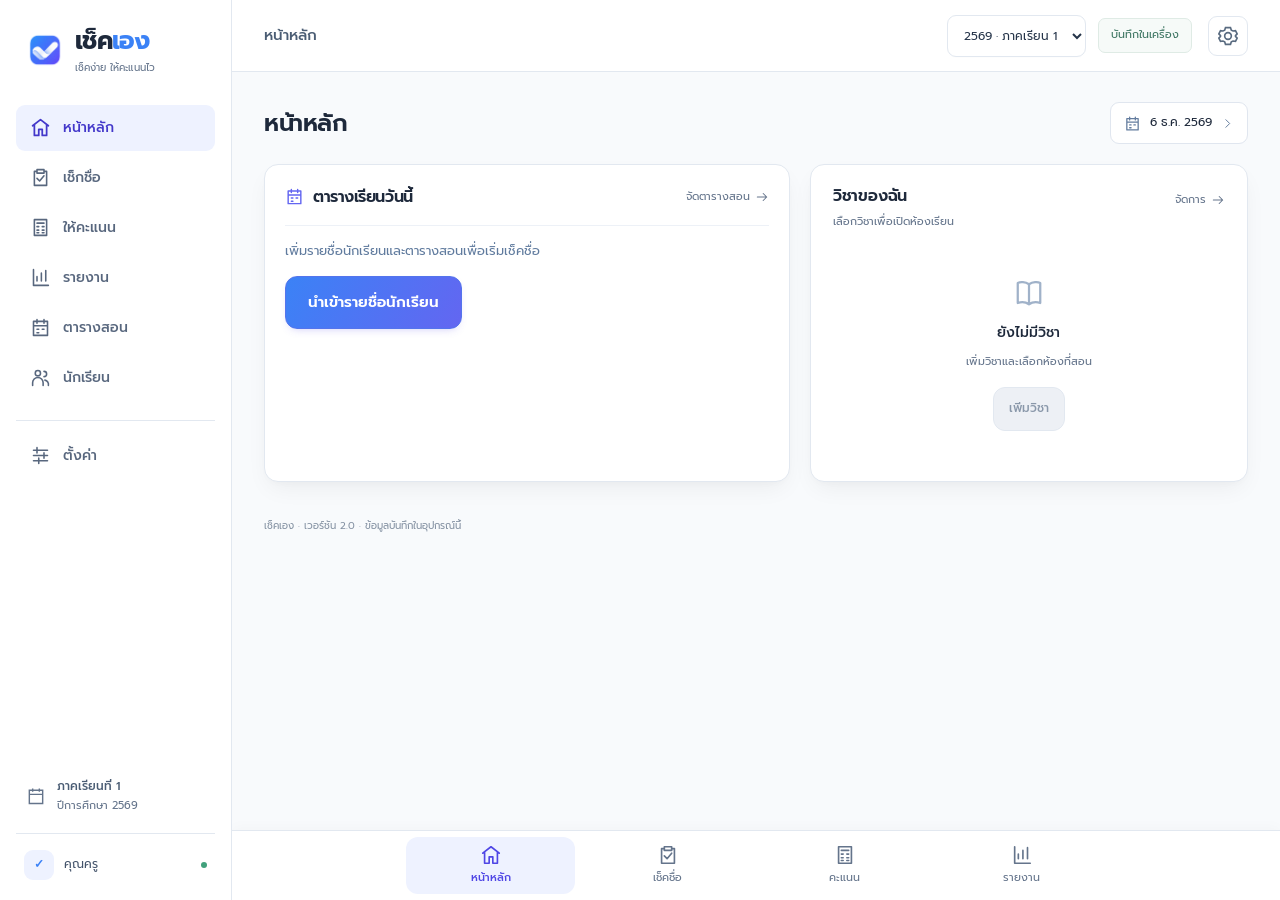
==== commit 1a0df08d: "Refresh browser tab icon URL and offline cache for current logo" ====
--- a/index.html
+++ b/index.html
@@ -1,3 +1,3 @@
 <!doctype html>
-<html lang="th"><head><meta charset="utf-8"><meta name="viewport" content="width=device-width,initial-scale=1,viewport-fit=cover"><meta name="theme-color" content="#FFFFFF"><meta name="apple-mobile-web-app-capable" content="yes"><meta name="apple-mobile-web-app-status-bar-style" content="default"><title>เช็คเอง · เช็คชื่อและคะแนน</title><link rel="manifest" href="manifest.webmanifest"><link rel="icon" href="assets/saas-v80/01-checkmark.png" type="image/png"><link rel="apple-touch-icon" href="assets/saas-v80/01-checkmark.png"><link rel="stylesheet" href="ui-tokens.css"><link rel="stylesheet" href="styles.css"><link rel="stylesheet" href="modern-ui-v77.css"><script src="core.js" defer></script><script src="vendor/xlsx.full.min.js" defer></script><script src="student-import.js" defer></script><script src="report-export.js" defer></script><script src="ui-summary.js" defer></script><script src="ui-display.js" defer></script><script src="app.js" defer></script></head>
+<html lang="th"><head><meta charset="utf-8"><meta name="viewport" content="width=device-width,initial-scale=1,viewport-fit=cover"><meta name="theme-color" content="#FFFFFF"><meta name="apple-mobile-web-app-capable" content="yes"><meta name="apple-mobile-web-app-status-bar-style" content="default"><title>เช็คเอง · เช็คชื่อและคะแนน</title><link rel="manifest" href="manifest.webmanifest"><link rel="icon" href="assets/saas-v80/01-checkmark.png?v=20261102" type="image/png" sizes="1254x1254"><link rel="shortcut icon" href="assets/saas-v80/01-checkmark.png?v=20261102" type="image/png"><link rel="apple-touch-icon" href="assets/saas-v80/01-checkmark.png?v=20261102"><link rel="stylesheet" href="ui-tokens.css"><link rel="stylesheet" href="styles.css"><link rel="stylesheet" href="modern-ui-v77.css"><script src="core.js" defer></script><script src="vendor/xlsx.full.min.js" defer></script><script src="student-import.js" defer></script><script src="report-export.js" defer></script><script src="ui-summary.js" defer></script><script src="ui-display.js" defer></script><script src="app.js" defer></script></head>
 <body><a class="skip-link" href="#content" onclick="event.preventDefault();document.getElementById('content').focus()">ข้ามไปยังเนื้อหา</a><div class="app-shell"><aside id="sidebar"><a class="brand" href="#home"><img class="brand-logo" src="assets/saas-v80/01-checkmark.png" alt="โลโก้เช็คเอง" width="48" height="48"><span><span class="app-wordmark">เช็ค<span>เอง</span></span><small>เช็คง่าย ให้คะแนนไว</small></span></a><nav id="nav"></nav><div class="side-note"><b>เช็กง่าย ให้คะแนนไว</b><span>สำหรับทุกวิชา ทุกห้องเรียน</span></div><div class="sidebar-term"><svg class="icon" viewBox="0 0 24 24" fill="none" stroke="currentColor" stroke-width="1.7"><path d="M4 5h16v16H4zM4 10h16M8 3v4M16 3v4"/></svg><span><b id="sidebarTermLabel"></b><small id="sidebarYearLabel"></small></span></div><div class="side-user"><span class="avatar">✓</span><span id="teacherLabel">คุณครู</span><span class="dot"></span></div></aside><button id="menuScrim" aria-label="ปิดเมนู"></button><div class="main-shell"><header class="topbar"><button class="icon-button" id="menuButton" aria-label="เปิดเมนู">☰</button><button class="icon-button" id="backButton" aria-label="กลับหน้าแรก">‹</button><a class="coach-mobile-brand" href="#home"><img src="assets/saas-v80/01-checkmark.png" alt="" width="32" height="32"><span class="app-wordmark">เช็ค<span>เอง</span></span></a><div class="mobile-heading"><strong id="mobilePageTitle">เช็คเอง</strong><button id="contextToggle" aria-label="เปลี่ยนวิชาหรือห้องเรียน" aria-expanded="false"><small id="mobilePageSubtitle"></small></button></div><div class="topbar-right"><span id="schoolLabel"></span><select id="termSelect" aria-label="ภาคเรียน"></select><button id="syncStatus" class="sync-status">บันทึกในเครื่อง</button></div><a href="#settings" class="icon-button mobile-settings" aria-label="ตั้งค่า"><svg class="icon" viewBox="0 0 24 24" fill="none" stroke="currentColor" stroke-width="2"><path d="M9 2h6l1 3 2 1 3-.5 2 4-2 2v1l2 2-2 4-3-.5-2 1-1 3H9l-1-3-2-1-3 .5-2-4 2-2v-1l-2-2 2-4 3 .5 2-1zM12 8a4 4 0 1 0 0 8 4 4 0 0 0 0-8"/></svg></a><a class="coach-header-avatar" href="#settings" aria-label="ข้อมูลครูและตั้งค่า"><svg class="icon" viewBox="0 0 24 24" fill="none" stroke="currentColor" stroke-width="1.7"><circle cx="12" cy="8" r="4"/><path d="M4 21v-2a8 8 0 0 1 16 0v2"/></svg><span class="header-identity"><b id="headerTeacherName"></b><small id="headerTeacherSchool"></small></span></a></header><main id="content" tabindex="-1"><div class="loading">กำลังเปิดสมุด…</div></main><footer class="app-footer">เช็คเอง · เวอร์ชัน 2.0 · ข้อมูลบันทึกในอุปกรณ์นี้ <span id="saveStatus"></span></footer></div></div><nav id="mobileNav" class="mobile-nav"></nav><dialog id="dialog"><div class="dialog-head"><h2 id="dialogTitle"></h2><button class="icon-button" id="closeDialog" aria-label="ปิด">×</button></div><div id="dialogBody"></div></dialog><div id="toast" class="toast" role="status" aria-live="polite"></div><script>window.addEventListener('error',()=>{const el=document.getElementById('saveStatus');if(el)el.textContent='เกิดข้อผิดพลาด กรุณาสำรองข้อมูลแล้วเปิดใหม่';});</script></body></html>
--- a/modern-ui-v77.css
+++ b/modern-ui-v77.css
@@ -127,3 +127,25 @@
 @media(max-width:850px){.next-class{border-radius:14px}.workspace-panel,.card,.board,.reference-card,.setting-card{border-radius:14px}}
 
 .modern-subject-icon img{display:block;width:48px;height:48px;object-fit:contain}.modern-subject-icon:has(img){width:52px;height:52px;background:transparent;flex:none}.brand-logo{object-fit:contain}
+@media(max-width:850px){
+ .week-grid{grid-template-columns:minmax(0,1fr);overflow-x:visible;gap:10px}
+ .weekday{min-width:0;padding:12px}
+ .weekday>h3{margin:-12px -12px 10px;padding:11px 12px;border-radius:11px 11px 0 0}
+ .week-item .actions .button{min-height:42px}
+}
+
+/* Daily timetable: keep every scheduled period available, including completed ones. */
+.home-schedule .next-class-header{justify-content:space-between;flex-wrap:wrap}
+.home-schedule-list{display:grid;gap:10px}
+.home-schedule-row{display:grid;grid-template-columns:60px minmax(0,1fr) auto;align-items:center;gap:14px;width:100%;padding:14px;text-align:left;font:inherit;color:#1e293b;background:#fff;border:1px solid #e2e8f0;border-radius:12px;cursor:pointer}
+.home-schedule-row:hover{background:#f8faff;border-color:#a5b4fc}
+.home-schedule-row:focus-visible{outline:3px solid #6366f1;outline-offset:3px}
+.home-schedule-row .next-class-period{width:60px;height:64px}
+.home-schedule-row .next-class-period b{font-size:27px}
+.home-schedule-detail{display:flex;flex-direction:column;align-items:flex-start;gap:6px;min-width:0;overflow-wrap:anywhere}
+.home-schedule-detail>b{font-size:16px;line-height:1.5}
+.home-schedule-detail>small{font-size:12px;color:#64748b}
+.home-schedule .next-class-status.completed{background:#ecfdf5;border-color:#a7f3d0;color:#047857}
+.home-schedule-open{display:flex;align-items:center;gap:6px;color:#4f46e5;font-size:12px;white-space:nowrap}
+.home-schedule-open .icon{width:17px;height:17px}
+@media(max-width:600px){.home-schedule-row{grid-template-columns:48px minmax(0,1fr);gap:10px;padding:12px}.home-schedule-row .next-class-period{width:48px;height:58px}.home-schedule-detail>b{font-size:14px}.home-schedule-open{grid-column:2;justify-self:end}}
